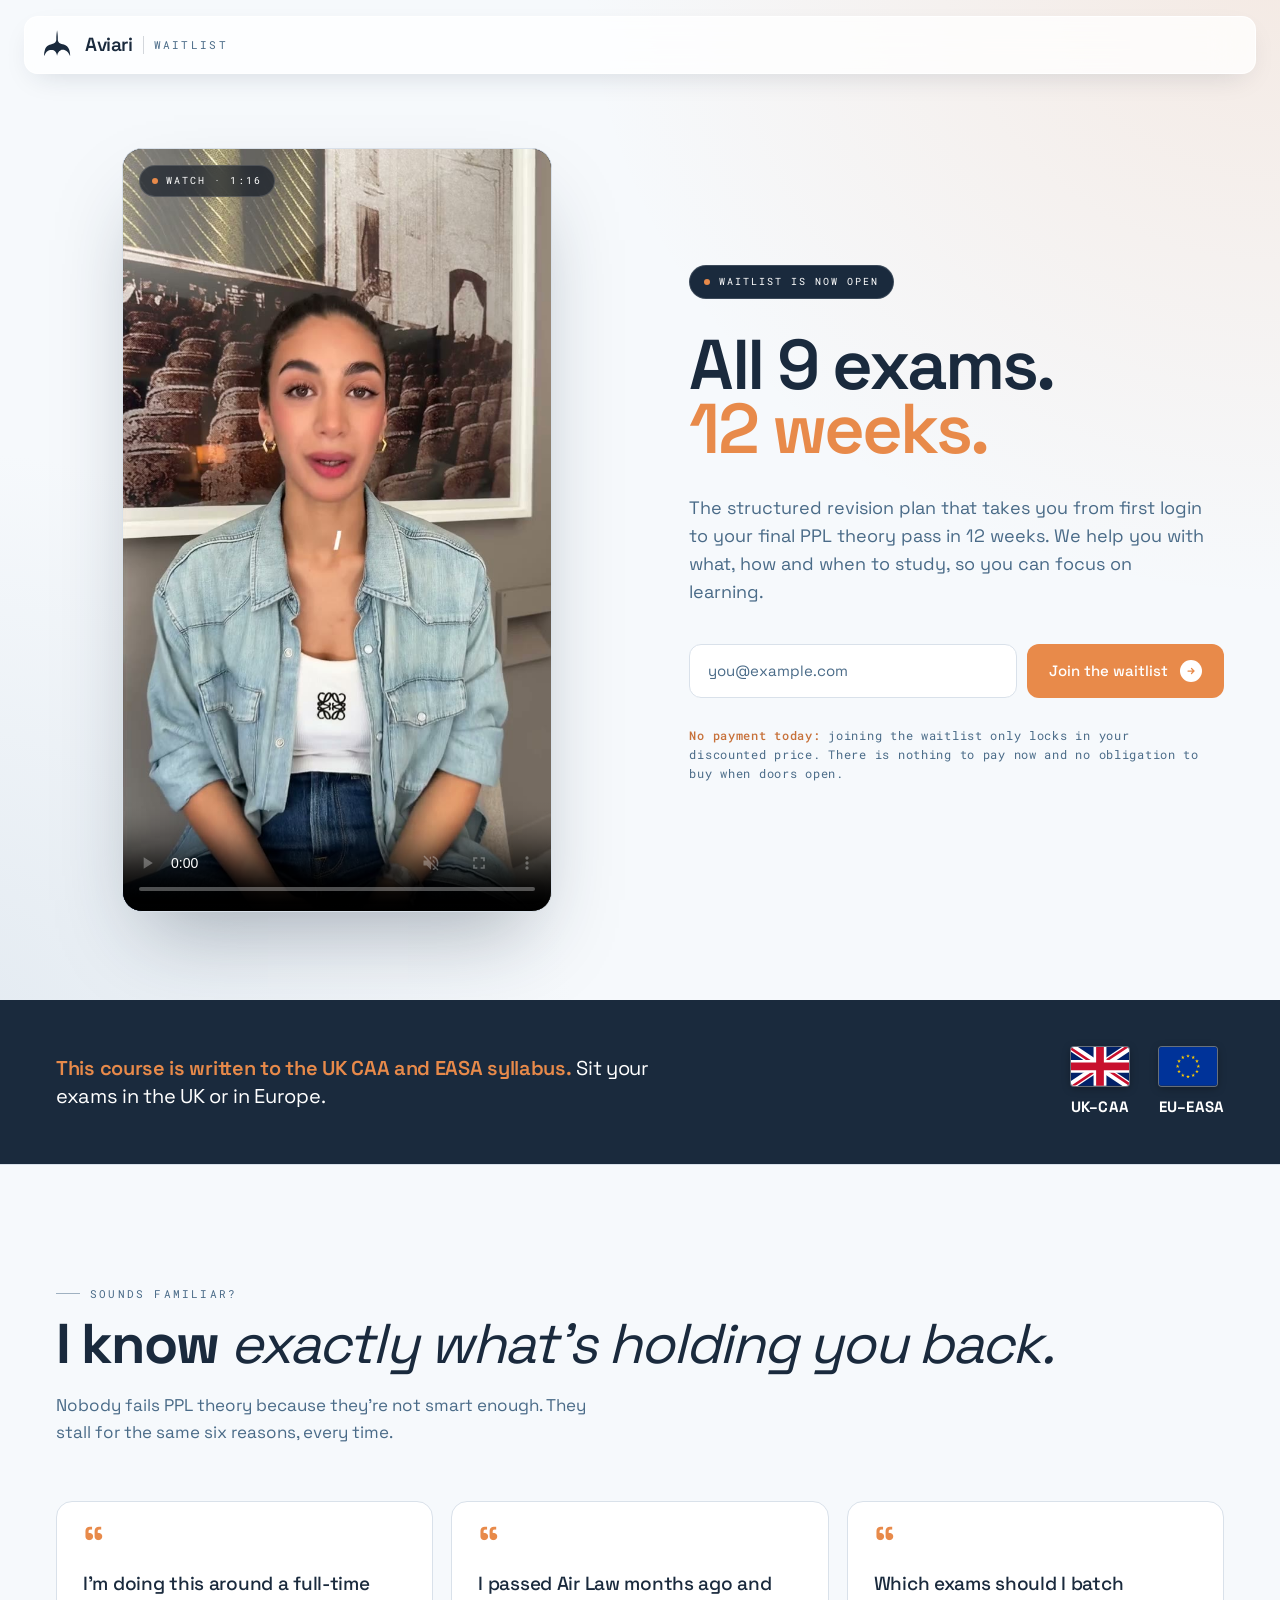
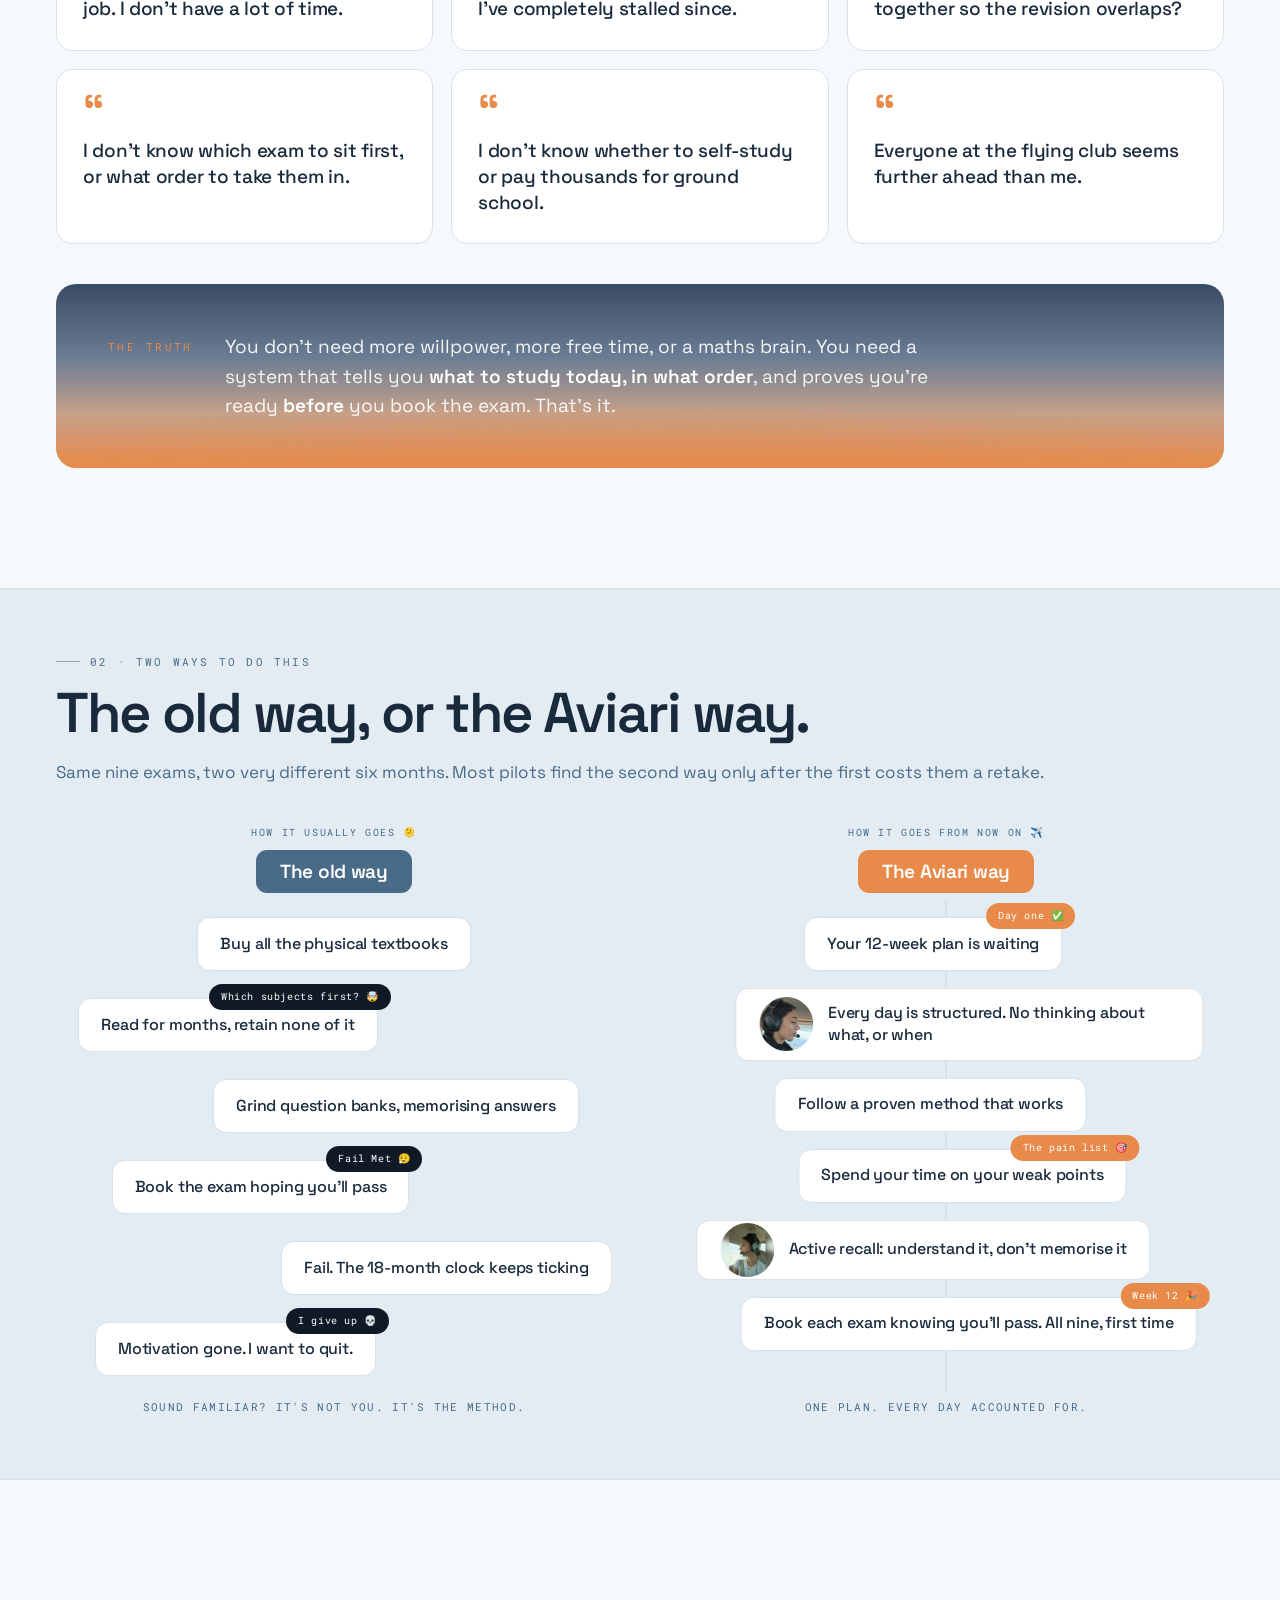
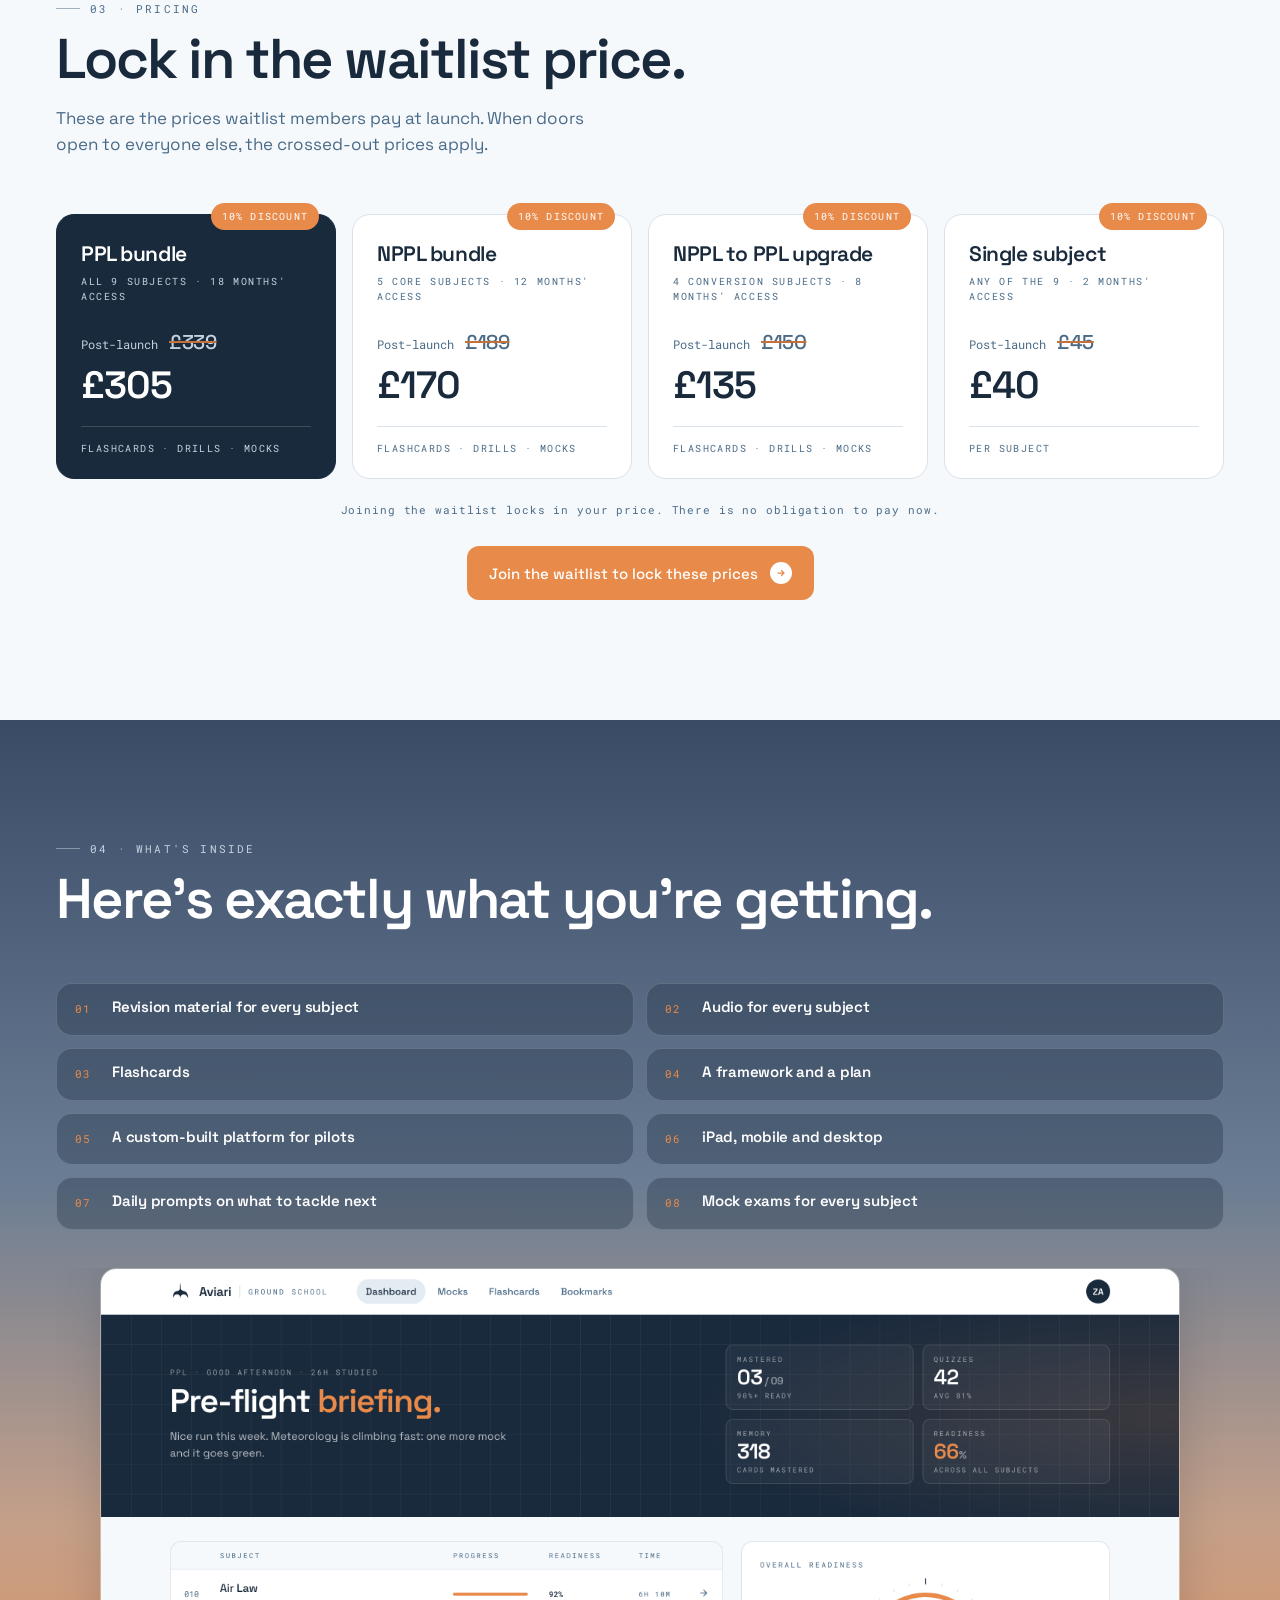
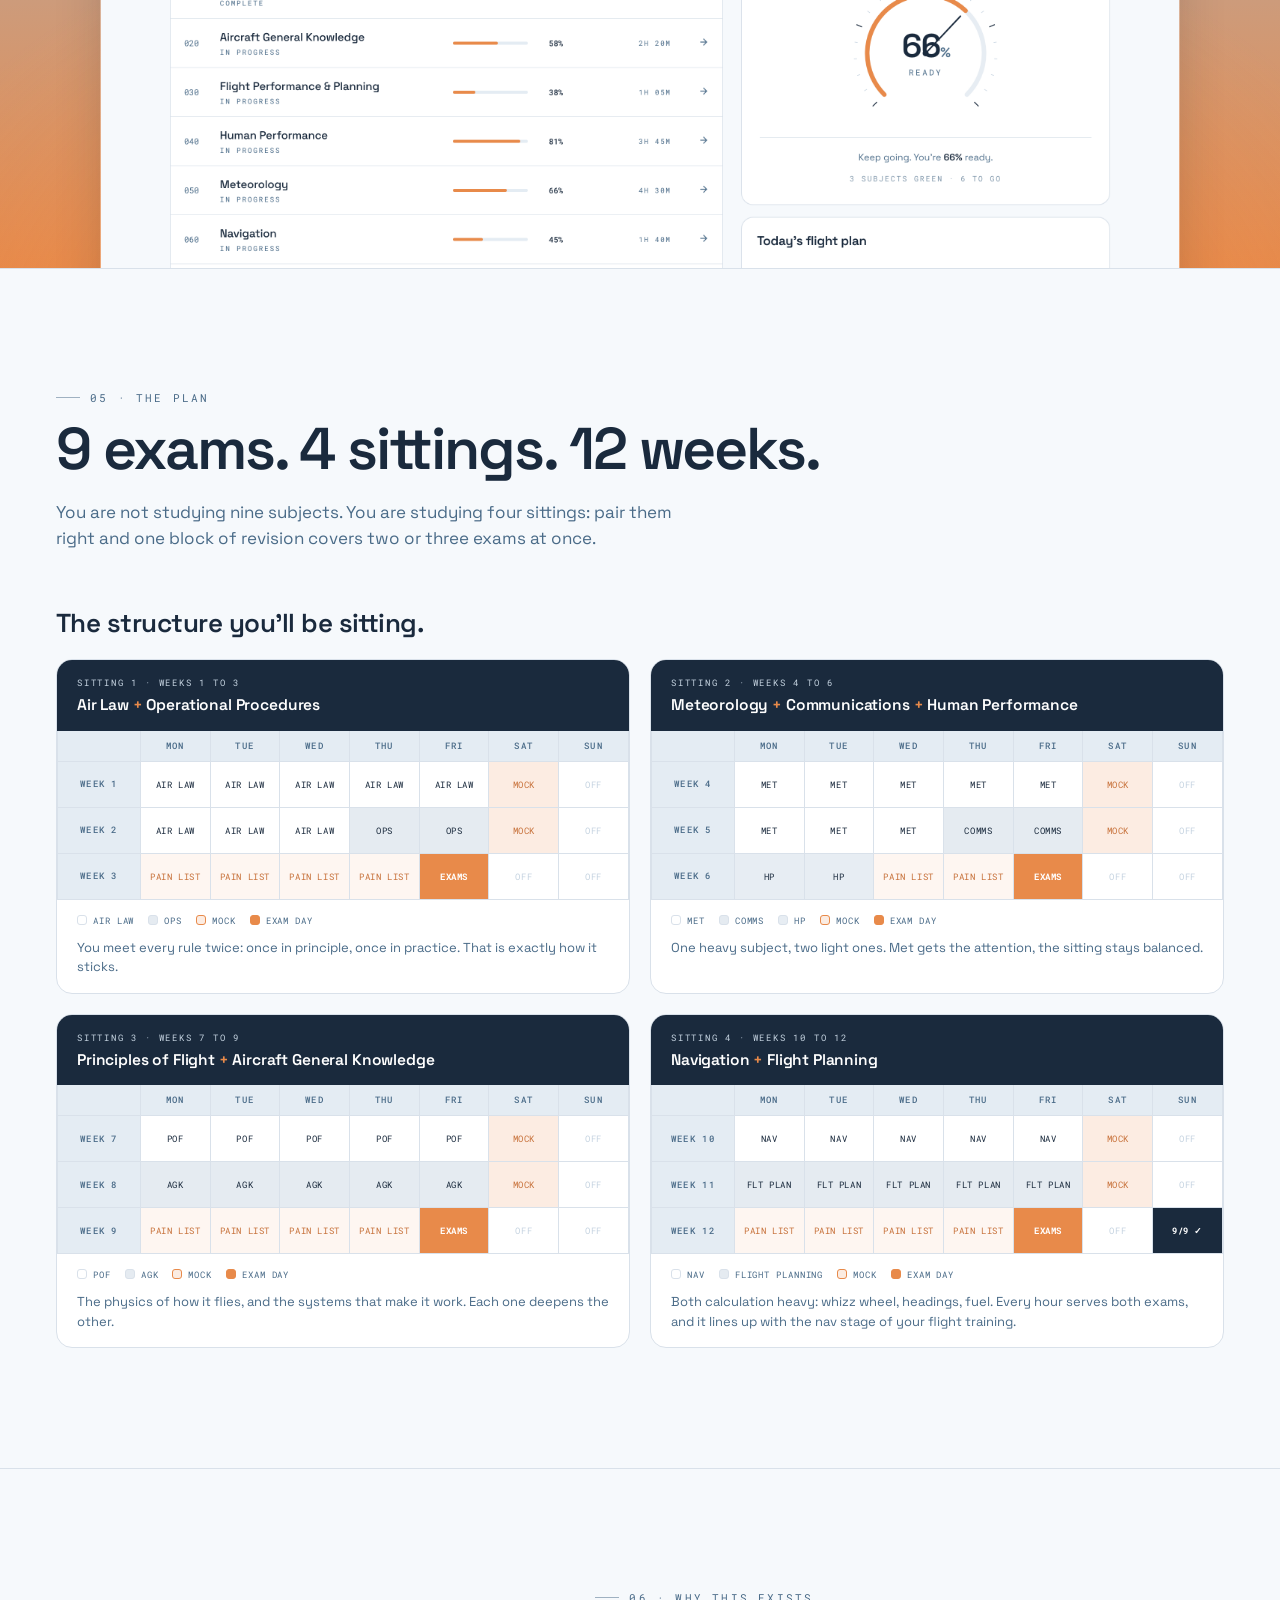
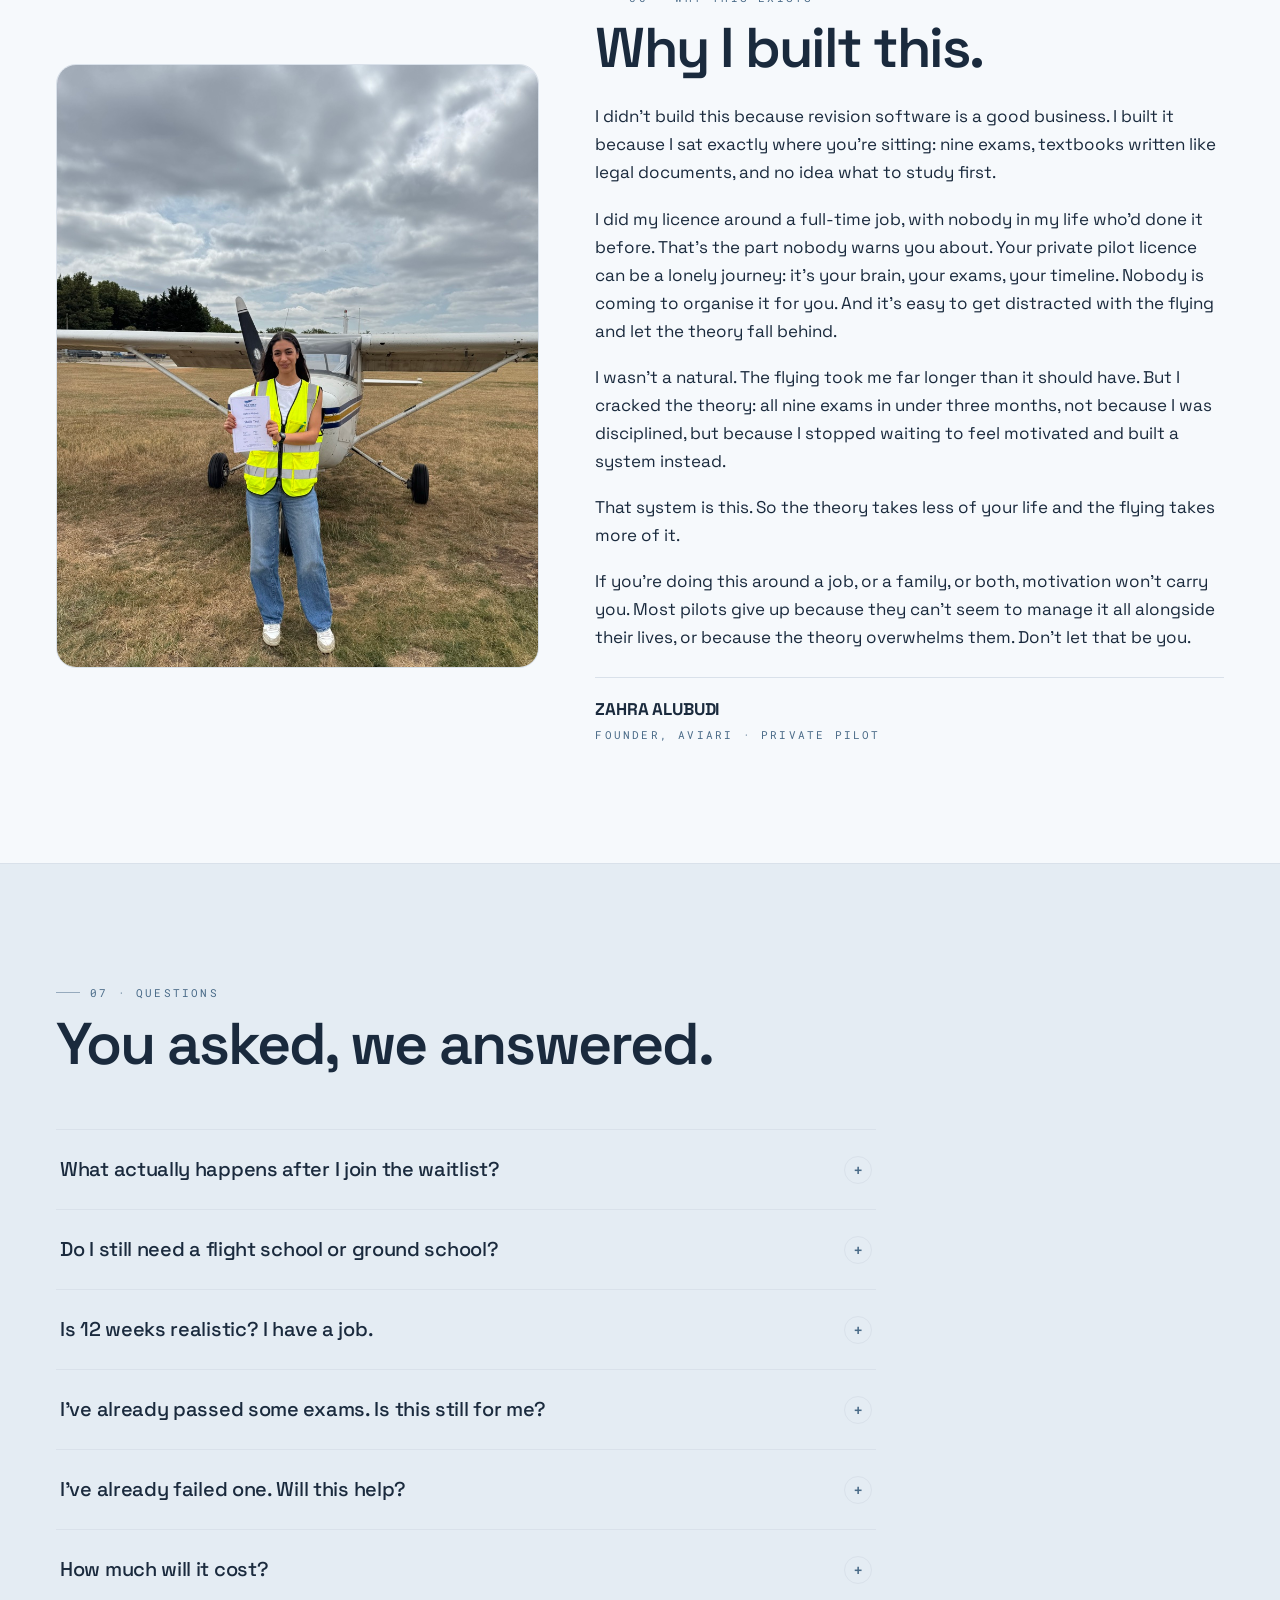
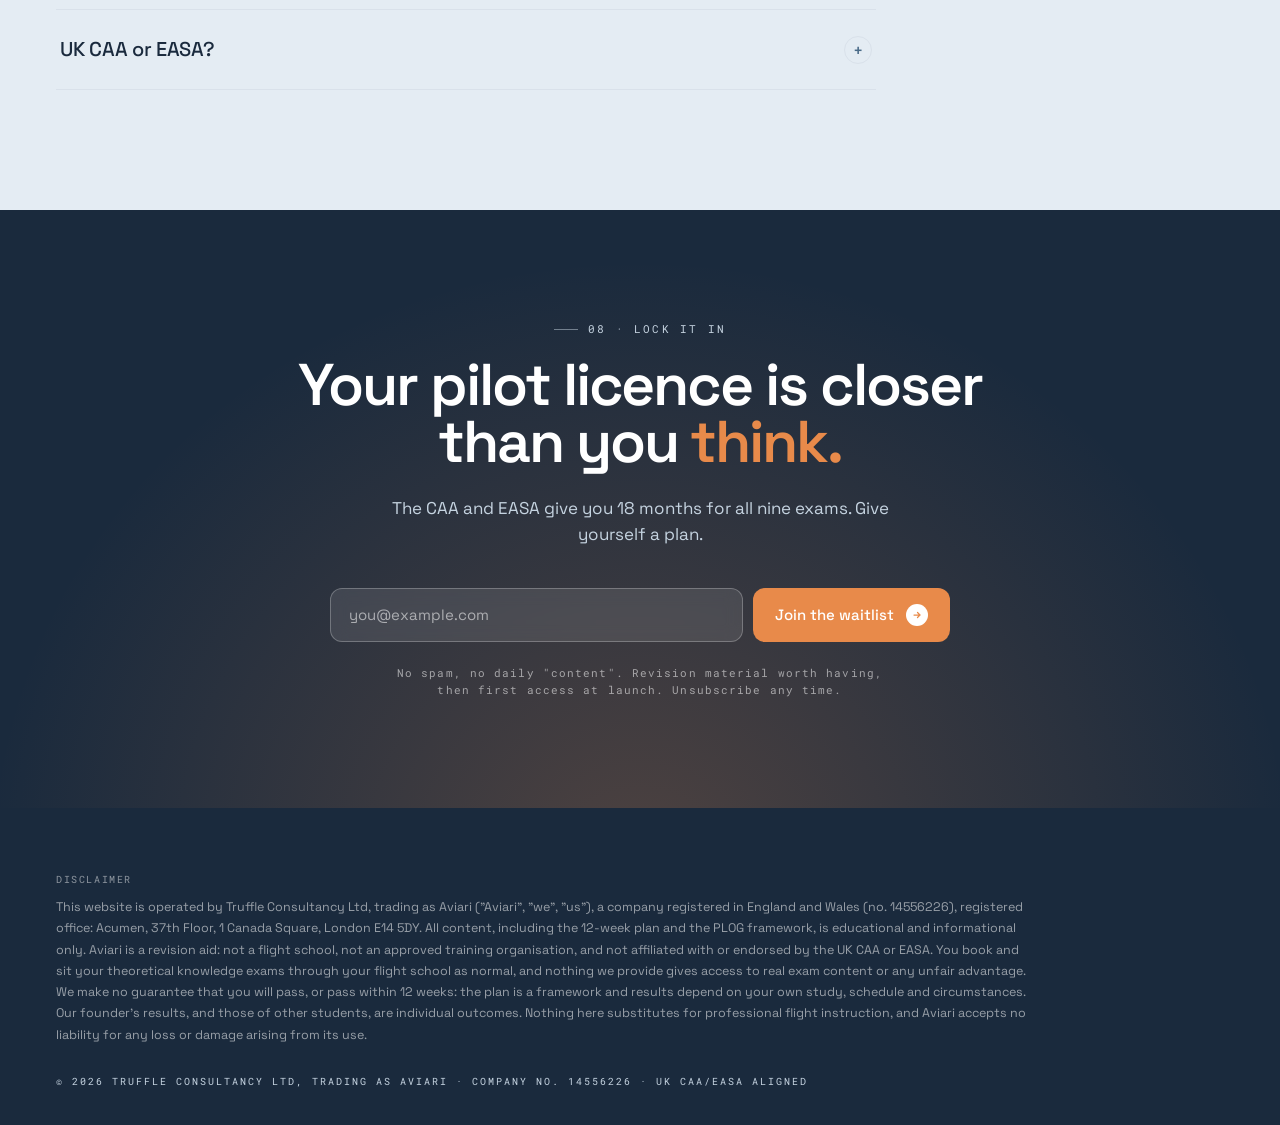
==== waitlist/index.html @ 5d672b02 "Give shared links a real preview image Neither page carried Open Graph tags, so Instagram and Facebo" ====
<!doctype html>
<html lang="en-GB">
<head>
<meta charset="utf-8"/>
<meta name="viewport" content="width=device-width,initial-scale=1"/>
<title>Aviari Waitlist · All 9 exams in 12 weeks</title>
<meta name="description" content="Get your PPL theory done in 12 weeks. A week-by-week plan for all nine UK CAA and EASA exams, with flashcards, audio and mock exams built in."/>

<!-- Link previews. Without these, Instagram/Facebook scrape the page and pick
     an image themselves: they were grabbing the 160x160 avatar out of the chat
     bubble mock-up and upscaling it, which is why shared links looked blurry.
     og:image must be an absolute URL, and 1200x630 is the ratio every network
     crops to. Changing this file is not enough on its own: Facebook and
     Instagram cache the old preview, so re-scrape the URL in the Sharing
     Debugger after deploying. -->
<meta property="og:type" content="website"/>
<meta property="og:site_name" content="Aviari"/>
<meta property="og:url" content="https://aviari.co/waitlist/"/>
<meta property="og:title" content="All 9 PPL exams in 12 weeks | Aviari"/>
<meta property="og:description" content="A week-by-week plan for all nine UK CAA and EASA theory exams, with notes, flashcards, audio and mocks. Join the waitlist to lock in the launch price."/>
<meta property="og:image" content="https://aviari.co/waitlist/og.jpg"/>
<meta property="og:image:secure_url" content="https://aviari.co/waitlist/og.jpg"/>
<meta property="og:image:type" content="image/jpeg"/>
<meta property="og:image:width" content="1200"/>
<meta property="og:image:height" content="630"/>
<meta property="og:image:alt" content="Aviari Ground School. All 9 exams, 12 weeks."/>
<meta property="og:locale" content="en_GB"/>

<meta name="twitter:card" content="summary_large_image"/>
<meta name="twitter:title" content="All 9 PPL exams in 12 weeks | Aviari"/>
<meta name="twitter:description" content="A week-by-week plan for all nine UK CAA and EASA theory exams, with notes, flashcards, audio and mocks."/>
<meta name="twitter:image" content="https://aviari.co/waitlist/og.jpg"/>
<meta name="twitter:image:alt" content="Aviari Ground School. All 9 exams, 12 weeks."/>
<link rel="preconnect" href="https://fonts.googleapis.com"/>
<link rel="preconnect" href="https://fonts.gstatic.com" crossorigin/>
<link href="https://fonts.googleapis.com/css2?family=Space+Grotesk:wght@400;500;600;700&family=Roboto+Mono:wght@400;500;700&display=swap" rel="stylesheet"/>
<!-- Absolute paths: the icons sit at the domain root, these pages do not.
     SVG first (Chrome prefers it), PNG next, .ico last for old browsers.
     The ?v= is what makes Chrome refetch — it caches favicons in a separate
     store that ignores a hard reload. -->
<link rel="icon" href="/favicon.svg?v=2" type="image/svg+xml"/>
<link rel="icon" href="/favicon-32.png?v=2" type="image/png" sizes="32x32"/>
<link rel="icon" href="/favicon.ico?v=2" sizes="any"/>
<link rel="apple-touch-icon" href="/apple-touch-icon.png?v=2"/>
<link rel="stylesheet" href="landing.css"/>
<style>
  /* no sideways scroll, ever */
  html, body { overflow-x: hidden; max-width: 100%; }

  /* ---------------- Hero · video left, signup right · light ---------------- */
  .hero-w {
    position: relative;
    margin: -76px 0 0;
    background: var(--paper);
    overflow: hidden;
    color: var(--ink);
  }
  .hero-w::before {
    content:''; position: absolute; inset: 0;
    background: radial-gradient(ellipse 55% 65% at 100% -5%, rgba(232,138,74,0.14), transparent 100%);
    pointer-events: none;
  }
  .hero-w::after {
    content:''; position: absolute; inset: 0;
    background: radial-gradient(ellipse 50% 60% at -5% 105%, rgba(197,211,224,0.4), transparent 100%);
    pointer-events: none;
  }
  .hero-w .wrap {
    position: relative; z-index: 1;
    padding-top: 150px; padding-bottom: 88px;
    display: grid; grid-template-columns: 1.05fr 1fr;
    gap: 72px; align-items: center;
    min-height: 720px;
  }

  /* left · video */
  .hero-video {
    position: relative;
    border-radius: 20px; overflow: hidden;
    border: 1px solid var(--line);
    background: #0e1622;
    box-shadow: 0 40px 80px -24px rgba(26,42,61,0.35);
    aspect-ratio: 9 / 16;
    max-width: 430px;
    justify-self: center;
    width: 100%;
  }
  .hero-video video {
    width: 100%; height: 100%; object-fit: cover; display: block;
  }
  .hero-video .vtag {
    position: absolute; left: 16px; top: 16px; z-index: 2;
    font-family: var(--f-mono); font-size: 10px; letter-spacing: 0.2em; text-transform: uppercase;
    color: white; background: rgba(14,22,34,0.65);
    -webkit-backdrop-filter: blur(8px); backdrop-filter: blur(8px);
    border: 1px solid rgba(255,255,255,0.15);
    padding: 7px 12px; border-radius: 999px;
    display: inline-flex; align-items: center; gap: 8px;
  }
  .hero-video .vtag i {
    width: 6px; height: 6px; border-radius: 50%; background: var(--flare);
    animation: blink 1.4s infinite; display: inline-block;
  }

  /* right · copy + form · pill matches the video's "Watch" tag */
  .hero-copy .crumb, .crumb-m {
    color: white; background: var(--deep);
    border: 1px solid rgba(255,255,255,0.15);
    padding: 8px 14px; border-radius: 999px;
    font-family: var(--f-mono); font-size: 10px; letter-spacing: 0.2em; text-transform: uppercase;
    display: inline-flex; gap: 9px; align-items: center;
  }
  .hero-copy .crumb i, .crumb-m i {
    width: 6px; height: 6px; border-radius: 50%; background: var(--flare);
    animation: blink 1.4s infinite; display: inline-block;
  }
  .crumb-m { display: none; }
  @keyframes blink { 50% { opacity: 0.3; } }
  .hero-copy h1 {
    font-family: var(--f-display); font-weight: 600;
    font-size: clamp(48px, 5.5vw, 84px);
    line-height: 0.92; letter-spacing: -0.04em;
    margin: 34px 0 0; color: var(--deep);
    text-wrap: balance;
  }
  .hero-copy h1 .accent { color: var(--flare); }
  .hero-copy .sub {
    margin-top: 32px; max-width: 520px;
    font-size: 18px; line-height: 1.55; color: var(--dusty);
  }
  .hero-copy .filter-line {
    margin-top: 28px; max-width: 520px;
    font-family: var(--f-mono); font-size: 12px; letter-spacing: 0.06em;
    line-height: 1.6; color: var(--dusty);
  }
  .hero-copy .filter-line b { color: var(--flare-deep); font-weight: 500; }
  /* light-hero form overrides (base .wl-form styles are for the dark final CTA) */
  .hero-w .wl-form input[type=email], .hero-w .wl-form input[type=text], .hero-w .wl-form select {
    background: white; border-color: var(--line); color: var(--ink);
  }
  .hero-w .wl-form input::placeholder { color: var(--dusty); }
  .hero-w .wl-form input:focus, .hero-w .wl-form select:focus { border-color: var(--flare); background: white; }
  .hero-w .wl-form .ok { color: var(--success); }

  /* signup form */
  .wl-form { display: flex; gap: 10px; margin-top: 38px; max-width: 560px; flex-wrap: wrap; }
  .wl-form input[type=email], .wl-form input[type=text], .wl-form select {
    font-family: var(--f-display); font-size: 15px;
    padding: 15px 18px; border-radius: 12px; border: 1px solid rgba(255,255,255,0.25);
    background: rgba(255,255,255,0.1); color: white; min-width: 0;
    -webkit-backdrop-filter: blur(8px); backdrop-filter: blur(8px);
    outline: none; transition: border-color 180ms var(--ease-drift), background 180ms var(--ease-drift);
  }
  .wl-form input::placeholder { color: rgba(255,255,255,0.55); }
  .wl-form input:focus, .wl-form select:focus { border-color: var(--flare); background: rgba(255,255,255,0.16); }
  .wl-form input[type=email] { flex: 1 1 240px; }
  .wl-form .btn { border: none; cursor: pointer; }
  .wl-form .ok {
    display: none; flex-basis: 100%;
    font-family: var(--f-mono); font-size: 12px; letter-spacing: 0.08em;
    color: #9fd8b4; padding-top: 4px;
  }
  .hero-copy .count-line {
    margin-top: 38px; padding-top: 24px;
    border-top: 1px solid var(--line);
    font-family: var(--f-mono); font-size: 11px; letter-spacing: 0.18em; text-transform: uppercase;
    color: var(--dusty);
  }
  .hero-copy .count-line b {
    font-family: var(--f-display); font-size: 20px; letter-spacing: -0.01em;
    color: var(--flare-deep); font-weight: 600; margin-right: 8px;
  }

  .h2-oneline { white-space: nowrap; font-size: clamp(32px, 4.6vw, 64px); }
  @media (max-width: 700px) {
    .h2-oneline { white-space: normal; font-size: clamp(34px, 9vw, 44px); }
    .faq-oneline { white-space: nowrap !important; font-size: clamp(24px, 8vw, 34px) !important; }
    .nav { display: none; }
    .hero-w .wrap { padding-top: 28px; }
    .hero-video .vtag { display: none; }
    .cta-wl { padding: 76px 0; }
    .cta-wl h2 { font-size: 33px; letter-spacing: -0.03em; line-height: 1.08; }
    .cta-wl h2 br { display: none; }
    .cta-wl p { font-size: 15px; margin-top: 18px; }
  }

  /* ---------------- Clock strip ---------------- */
  .clock {
    background: var(--deep); color: white; padding: 34px 0;
  }
  .clock .row { display: flex; gap: 40px; align-items: center; flex-wrap: wrap; justify-content: space-between; }
  .clock .msg { font-family: var(--f-display); font-size: 20px; letter-spacing: -0.015em; max-width: 620px; line-height: 1.4; }
  .clock .msg b { color: var(--flare); font-weight: 600; }
  .clock .rule {
    font-family: var(--f-mono); font-size: 11px; letter-spacing: 0.2em; text-transform: uppercase;
    color: var(--mist); display: flex; gap: 28px; flex-wrap: wrap;
  }
  .clock .rule b { color: white; font-family: var(--f-display); font-size: 20px; letter-spacing: -0.01em; display: block; margin-top: 4px; }
  .clock .rule { align-items: flex-start; gap: 30px; }
  /* Drawn as SVG, not emoji: Windows renders flag emoji as bare letters. */
  .clock .reg { display: flex; flex-direction: column; gap: 9px; align-items: flex-start; }
  .clock .reg b { font-size: 15px; letter-spacing: 0.01em; margin-top: 0; }
  /* Matched on HEIGHT, not width: the UK flag is 2:1 and the EU 3:2, so equal
     widths would sit their labels on different baselines. */
  .clock .flag {
    width: 58px; height: auto; display: block; border-radius: 3px;
    box-shadow: 0 0 0 1px rgba(255,255,255,0.35), 0 2px 8px rgba(0,0,0,0.35);
  }
  @media (max-width: 700px) {
    .clock .rule { gap: 22px; }
    .clock .flag { width: 48px; }
  }

  /* ---------------- Objections ---------------- */
  .fears { display: grid; grid-template-columns: repeat(3, 1fr); gap: 18px; }
  .fear {
    background: white; border: 1px solid var(--line); border-radius: 16px;
    padding: 28px 26px;
    font-family: var(--f-display); font-size: 19px; font-weight: 500;
    letter-spacing: -0.015em; line-height: 1.35; color: var(--deep);
    position: relative;
  }
  .fear::before {
    content: '“'; display: block;
    font-size: 44px; line-height: 0.6; color: var(--flare);
    margin-bottom: 14px; font-weight: 600;
  }
  .truth {
    margin-top: 40px;
    background:
      radial-gradient(ellipse 90% 65% at 50% 110%, rgba(232,138,74,0.55), transparent 70%),
      linear-gradient(180deg, #3a4b66 0%, #6a7d94 40%, #c5a089 70%, #e88a4a 100%);
    border-radius: 20px;
    padding: 48px 52px; color: white;
    display: grid; grid-template-columns: auto 1fr; gap: 32px; align-items: start;
    position: relative; overflow: hidden;
  }

  .truth .tag { font-family: var(--f-mono); font-size: 11px; letter-spacing: 0.22em; color: var(--flare); text-transform: uppercase; white-space: nowrap; padding-top: 6px; }
  .truth p { margin: 0; font-size: 19px; line-height: 1.55; color: rgba(255,255,255,0.92); max-width: 760px; position: relative; z-index: 1; }
  .truth p b { color: white; font-weight: 600; }

  /* ---------------- 12-week plan ---------------- */
  .plan { background: white; border: 1px solid var(--line); border-radius: 20px; overflow: hidden; }
  .plan .phead {
    display: flex; justify-content: space-between; align-items: center;
    padding: 22px 30px; border-bottom: 1px solid var(--line);
    font-family: var(--f-mono); font-size: 11px; letter-spacing: 0.2em; text-transform: uppercase; color: var(--dusty);
  }
  .plan .phead .o { color: var(--flare-deep); }
  .plan .rows { display: flex; flex-direction: column; }
  .plan .prow {
    display: grid; grid-template-columns: 130px 1fr auto; gap: 24px; align-items: center;
    padding: 20px 30px; border-top: 1px solid var(--line);
  }
  .plan .prow:first-child { border-top: none; }
  .plan .wk { font-family: var(--f-mono); font-size: 11px; letter-spacing: 0.18em; text-transform: uppercase; color: var(--flare-deep); }
  .plan .what { font-family: var(--f-display); font-size: 19px; font-weight: 500; letter-spacing: -0.015em; color: var(--deep); }
  .plan .what span { color: var(--dusty); font-weight: 400; font-size: 15px; display: block; margin-top: 2px; }
  .plan .exams { font-family: var(--f-mono); font-size: 10px; letter-spacing: 0.16em; text-transform: uppercase; color: var(--dusty); display: flex; gap: 8px; flex-wrap: wrap; justify-content: flex-end; }
  .plan .exams i {
    font-style: normal; padding: 6px 10px; border: 1px solid var(--line); border-radius: 999px;
  }
  .plan .exams i.pass { background: rgba(232,138,74,0.1); border-color: var(--flare); color: var(--flare-deep); }

  /* ---------------- Unlocks ---------------- */
  .unlock-head { max-width: 640px; }
  .progress-track {
    margin: 40px 0 28px; height: 8px; border-radius: 4px; background: var(--line);
    position: relative; overflow: visible;
  }
  .progress-track .fill {
    position: absolute; left: 0; top: 0; height: 100%; border-radius: 4px;
    background: linear-gradient(90deg, var(--flare-deep), var(--flare));
    transition: width 600ms var(--ease-settle);
  }
  .unlocks { display: grid; grid-template-columns: repeat(4, 1fr); gap: 16px; }
  .unlock {
    background: white; border: 1px solid var(--line); border-radius: 16px;
    padding: 24px 22px; display: flex; flex-direction: column; gap: 10px; min-height: 190px;
  }
  .unlock .at { font-family: var(--f-mono); font-size: 11px; letter-spacing: 0.2em; text-transform: uppercase; color: var(--flare-deep); display: flex; align-items: center; gap: 10px; }
  .unlock .at::before { content:''; width: 22px; height: 1px; background: var(--flare); }
  .unlock h3 { font-size: 20px; letter-spacing: -0.02em; margin: 0; }
  .unlock p { color: var(--dusty); font-size: 14px; line-height: 1.5; margin: 0; flex: 1; }
  .unlock .st {
    font-family: var(--f-mono); font-size: 10px; letter-spacing: 0.16em; text-transform: uppercase;
    padding-top: 12px; border-top: 1px solid var(--line); color: var(--dusty);
  }
  .unlock.hit { border-color: var(--flare); }
  .unlock.hit .st { color: var(--flare-deep); }
  .unlock-note {
    margin-top: 24px; font-family: var(--f-mono); font-size: 12px; letter-spacing: 0.04em;
    color: var(--dusty); line-height: 1.6;
  }

  /* ---------------- Founder note ---------------- */
  .founder {
    display: grid; grid-template-columns: 1fr 1.3fr; gap: 56px; align-items: center;
  }
  .founder .photo {
    border-radius: 20px; overflow: hidden; border: 1px solid var(--line);
    box-shadow: var(--e4); aspect-ratio: 4/5; background: var(--haze);
  }
  .founder .photo img { width: 100%; height: 100%; object-fit: cover; display: block; }
  .founder .note p { color: var(--deep); font-size: 17px; line-height: 1.65; margin: 0 0 18px; }
  .founder .note p.dim { color: var(--dusty); }
  .founder .sig {
    font-family: var(--f-mono); font-size: 11px; letter-spacing: 0.2em; text-transform: uppercase;
    color: var(--dusty); margin-top: 26px; padding-top: 18px; border-top: 1px solid var(--line);
  }
  .founder .sig b { color: var(--deep); display: block; font-family: var(--f-display); font-size: 17px; letter-spacing: -0.01em; margin-bottom: 3px; }

  /* ---------------- What you're getting · sunset gradient from MPA design system ---------------- */
  .s-dark.s-sunset {
    background:
      radial-gradient(ellipse 90% 65% at 50% 110%, rgba(232,138,74,0.55), transparent 70%),
      linear-gradient(180deg, #3a4b66 0%, #6a7d94 40%, #c5a089 70%, #e88a4a 100%);
    border-top: none;
  }
  .s-dark.s-sunset .get {
    background: rgba(26,42,61,0.32);
    border-color: rgba(255,255,255,0.16);
  }
  .gets { display: grid; grid-template-columns: 1fr 1fr; gap: 18px 20px; }
  .get {
    display: flex; gap: 20px; align-items: flex-start;
    background: rgba(255,255,255,0.04); border: 1px solid rgba(255,255,255,0.1);
    border-radius: 16px; padding: 28px 28px 26px;
  }
  .get .gn { font-family: var(--f-mono); font-size: 12px; letter-spacing: 0.14em; color: var(--flare); padding-top: 5px; flex-shrink: 0; }
  .get .gt {
    font-family: var(--f-display); font-size: 20px; font-weight: 600;
    letter-spacing: -0.015em; line-height: 1.25; color: white; margin: 0 0 9px;
  }
  .get p { margin: 0; color: var(--mist); font-size: 14.5px; line-height: 1.55; }

  /* what's-inside ALT B: blocks then a bottom-cropped image peek */
  .peek-section { padding-bottom: 0 !important; }
  .peek-section .gets { gap: 12px; }
  .peek-section .get { padding: 14px 18px; }
  .peek-section .get .gt { font-size: 15px; margin-bottom: 4px; }
  .peek-section .get p { font-size: 12px; }
  .peek-section .get .gn { font-size: 10.5px; padding-top: 3px; }
  .peek { margin-top: 38px; height: 600px; overflow: hidden; }
  .peek img {
    display: block; width: 100%; max-width: 1080px; margin: 0 auto;
    border-radius: 16px 16px 0 0; border: 1px solid rgba(255,255,255,0.25); border-bottom: none;
    box-shadow: 0 -20px 60px -30px rgba(15,26,38,0.5);
  }

  /* ---------------- Waitlist pricing ---------------- */
  .prices { display: grid; grid-template-columns: repeat(4, 1fr); gap: 16px; }
  .price-card {
    background: white; border: 1px solid var(--line); border-radius: 18px;
    padding: 26px 24px 22px; display: flex; flex-direction: column; gap: 4px;
    position: relative;
  }
  .price-card .off {
    position: absolute; top: -12px; right: 16px;
    font-family: var(--f-mono); font-size: 10px; letter-spacing: 0.12em; text-transform: uppercase;
    background: var(--flare); color: white; padding: 6px 11px; border-radius: 999px;
    box-shadow: var(--e2);
  }
  .price-card h3 { font-size: 21px; letter-spacing: -0.02em; margin: 0; }
  .price-card .who { font-family: var(--f-mono); font-size: 10px; letter-spacing: 0.16em; text-transform: uppercase; color: var(--dusty); margin-top: 4px; }
  .price-card .was {
    margin-top: 18px; font-family: var(--f-mono); font-size: 12px; color: var(--dusty);
  }
  /* The struck-through price is the anchor the waitlist rate is judged
     against, so it has to be readable rather than a footnote. */
  .price-card .was s {
    font-family: var(--f-display); font-size: 20px; font-weight: 500;
    letter-spacing: -0.02em; margin-left: 4px;
    text-decoration-thickness: 1.5px; text-underline-offset: 1px;
  }
  .price-card .was s { text-decoration-color: var(--flare-deep); text-decoration-thickness: 1.5px; }
  .price-card .now { font-family: var(--f-display); font-weight: 600; font-size: 38px; letter-spacing: -0.03em; color: var(--deep); line-height: 1; margin-top: 4px; }
  .price-card .now span { font-size: 16px; color: var(--dusty); font-weight: 500; }
  .price-card .now-l { font-family: var(--f-mono); font-size: 9.5px; letter-spacing: 0.18em; text-transform: uppercase; color: var(--flare-deep); margin-top: 6px; }
  .price-card .meta {
    margin-top: 18px; padding-top: 14px; border-top: 1px solid var(--line);
    font-family: var(--f-mono); font-size: 10px; letter-spacing: 0.14em; text-transform: uppercase; color: var(--dusty);
  }
  .price-card.feat { background: var(--deep); border-color: var(--deep); }
  .price-card.feat h3, .price-card.feat .now { color: white; }
  .price-card.feat .who, .price-card.feat .was, .price-card.feat .meta { color: var(--mist); }
  .price-card.feat .meta { border-top-color: rgba(255,255,255,0.15); }
  .price-card.feat .now span { color: var(--mist); }
  .prices-note {
    margin-top: 22px; text-align: center;
    font-family: var(--f-mono); font-size: 11px; letter-spacing: 0.08em; color: var(--dusty); line-height: 1.7;
  }
  .prices-cta { display: flex; justify-content: center; margin-top: 26px; }

  /* ---------------- FAQ ---------------- */
  .faq-list { max-width: 820px; }
  .faq-list details {
    border-top: 1px solid var(--line); padding: 0;
  }
  .faq-list details:last-child { border-bottom: 1px solid var(--line); }
  .faq-list summary {
    cursor: pointer; list-style: none;
    display: flex; justify-content: space-between; align-items: center; gap: 24px;
    padding: 24px 4px;
    font-family: var(--f-display); font-size: 20px; font-weight: 500; letter-spacing: -0.015em; color: var(--deep);
  }
  .faq-list summary::-webkit-details-marker { display: none; }
  .faq-list summary .x {
    flex-shrink: 0; width: 28px; height: 28px; border-radius: 50%;
    border: 1px solid var(--line); display: grid; place-items: center;
    font-family: var(--f-mono); font-size: 14px; color: var(--dusty);
    transition: transform 200ms var(--ease-snap);
  }
  .faq-list details[open] summary .x { transform: rotate(45deg); border-color: var(--flare); color: var(--flare-deep); }
  .faq-list .a { padding: 0 4px 26px; color: var(--dusty); font-size: 15px; line-height: 1.65; max-width: 700px; }
  .faq-list .a b { color: var(--deep); }

  /* ---------------- Photo placeholder squares ---------------- */
  /* EDIT ME: every .ph is a slot for a real photo of a real person.
     Replace the whole <div class="ph">…</div> with <img src="…"> when you have the shot. */
  .ph {
    background: repeating-linear-gradient(45deg, var(--haze), var(--haze) 14px, #edf2f8 14px, #edf2f8 28px);
    border: 1.5px dashed var(--mist); border-radius: 12px;
    display: grid; place-items: center; text-align: center;
    color: var(--dusty); font-family: var(--f-mono); font-size: 10px;
    letter-spacing: 0.14em; text-transform: uppercase;
    padding: 14px; line-height: 1.8;
  }
  .ph.dark {
    background: repeating-linear-gradient(45deg, rgba(255,255,255,0.05), rgba(255,255,255,0.05) 14px, rgba(255,255,255,0.09) 14px, rgba(255,255,255,0.09) 28px);
    border-color: rgba(255,255,255,0.3); color: rgba(255,255,255,0.6);
  }
  .ava {
    width: 44px; height: 44px; border-radius: 50%; flex-shrink: 0;
    border: 1.5px dashed var(--mist); background: var(--haze);
    display: grid; place-items: center;
    font-family: var(--f-mono); font-size: 8px; letter-spacing: 0.1em;
    color: var(--dusty); text-transform: uppercase;
  }

  /* ---------------- Old way vs the plan ---------------- */
  .ways { display: grid; grid-template-columns: 1fr 1fr; gap: 56px; align-items: stretch; }
  .way { display: flex; flex-direction: column; }
  /* pill row: caption above pill, both centred, fixed structure so columns align */
  .way .pillrow {
    display: flex; flex-direction: column; justify-content: flex-end; align-items: center; gap: 10px;
    height: 68px; margin-bottom: 24px; text-align: center;
  }
  .way .pillcap {
    font-family: var(--f-mono); font-size: 10px; letter-spacing: 0.16em; text-transform: uppercase;
    color: var(--dusty);
  }
  .way .pill {
    display: inline-flex; align-items: center;
    height: 46px; padding: 0 24px; border-radius: 11px;
    font-family: var(--f-display); font-size: 19px; font-weight: 600; letter-spacing: -0.015em;
    color: white; white-space: nowrap;
  }
  .way.old .pill { background: var(--dusty); }
  .way.new .pill { background: var(--flare); }
  .way .bubbles {
    position: relative; display: flex; flex-direction: column; gap: 17px;
    flex: 1;
  }
  /* old column: extra air so the floating tags never kiss the bubble above */
  .way.old .bubbles { gap: 27px; }
  /* the timeline spine that strings the Aviari messages together */
  .way.new .bubbles::before {
    content:''; position: absolute; left: 50%; top: -17px; bottom: -17px; width: 2px;
    background: var(--line); transform: translateX(-50%);
  }
  /* text-message bubbles: width follows the text, like a chat thread */
  .bubble {
    background: white; border: 1px solid var(--line); border-radius: 13px;
    min-height: 54px; padding: 13px 22px; box-shadow: var(--e1);
    font-family: var(--f-display); font-size: 16px; font-weight: 500;
    letter-spacing: -0.01em; line-height: 1.4; color: var(--deep);
    width: fit-content; max-width: 84%; position: relative;
    display: flex; align-items: center; gap: 13px;
  }
  /* old column: scattered, like a mess of half-finished starts */
  .way.old .bubble:nth-child(1) { align-self: center; }
  .way.old .bubble:nth-child(2) { align-self: flex-start; margin-left: 4%; }
  .way.old .bubble:nth-child(3) { align-self: flex-end; margin-right: 6%; }
  .way.old .bubble:nth-child(4) { align-self: flex-start; margin-left: 10%; }
  .way.old .bubble:nth-child(5) { align-self: flex-end; }
  .way.old .bubble:nth-child(6) { align-self: flex-start; margin-left: 7%; }
  /* new column: strung on the spine, drifting like a chat thread */
  .way.new .bubble { align-self: center; z-index: 1; }
  .way.new .bubble:nth-child(odd) { transform: translateX(-5%); }
  .way.new .bubble:nth-child(even) { transform: translateX(5%); }
  .bubble .tag {
    position: absolute; top: -15px; right: -14px;
    background: var(--ink); color: white;
    font-family: var(--f-mono); font-size: 10px; letter-spacing: 0.06em;
    padding: 6px 12px; border-radius: 999px; white-space: nowrap; font-weight: 400;
    box-shadow: var(--e2);
  }
  .bubble .tag.g { background: var(--flare); }
  img.ava { width: 56px; height: 56px; margin: -12px 0; object-fit: cover; border: 1.5px solid white; box-shadow: var(--e2); border-radius: 50%; flex-shrink: 0; }
  .way .cap {
    margin-top: 22px; font-family: var(--f-mono); font-size: 11px; letter-spacing: 0.12em;
    text-transform: uppercase; color: var(--dusty); text-align: center;
  }
  /* ---------------- The 12-week sitting calendar (PLOG) ---------------- */
  .plog-cap {
    margin: 0 0 22px; font-family: var(--f-mono); font-size: 11px; letter-spacing: 0.14em;
    text-transform: uppercase; color: var(--flare-deep);
  }
  .cal-grid { display: grid; grid-template-columns: 1fr 1fr; gap: 20px; }
  .cal {
    background: white; border: 1px solid var(--line); border-radius: 16px;
    overflow: hidden; box-shadow: var(--e2);
  }
  .cal-top { background: var(--deep); color: white; padding: 16px 20px 15px; }
  .cal-top .wkr { font-family: var(--f-mono); font-size: 9px; letter-spacing: 0.2em; text-transform: uppercase; color: var(--mist); }
  .cal-top .m { font-family: var(--f-display); font-size: 15.5px; font-weight: 600; letter-spacing: -0.01em; margin-top: 5px; line-height: 1.35; }
  .cal-top .m span { color: var(--flare); }
  .cal table { width: 100%; border-collapse: collapse; table-layout: fixed; }
  .cal th {
    background: var(--haze); font-family: var(--f-mono); font-weight: 500;
    font-size: 9px; letter-spacing: 0.14em; text-transform: uppercase; color: var(--dusty);
    padding: 8px 0; border: 1px solid var(--line); border-top: none;
  }
  .cal th.wkh { width: 14.5%; }
  .cal td {
    border: 1px solid var(--line); height: 46px; vertical-align: middle;
    padding: 4px 3px; text-align: center;
    font-family: var(--f-mono); font-size: 8.5px; letter-spacing: 0.07em;
    text-transform: uppercase; color: var(--deep); overflow: hidden;
  }
  .cal td.sa { background: var(--info-bg); }
  .cal td.sb { background: rgba(197,211,224,0.45); }
  .cal td.sc { background: #e7edf3; }
  .cal td.grill { background: rgba(232,138,74,0.08); color: var(--flare-deep); }
  .cal td.mock { background: rgba(232,138,74,0.16); color: var(--flare-deep); }
  .cal td.exam { background: var(--flare); color: white; font-weight: 700; }
  .cal td.done { background: var(--deep); color: white; font-weight: 700; }
  .cal td.off { color: var(--mist); }
  .cal-foot { padding: 14px 20px 16px; display: flex; flex-direction: column; gap: 10px; }
  .cal-foot .legend {
    display: flex; gap: 14px; flex-wrap: wrap;
    font-family: var(--f-mono); font-size: 9px; letter-spacing: 0.1em; text-transform: uppercase; color: var(--dusty);
  }
  .legend i {
    width: 10px; height: 10px; border-radius: 3px; display: inline-block;
    margin-right: 6px; vertical-align: -1px; border: 1px solid var(--line);
  }
  .legend .la { background: var(--info-bg); }
  .legend .lb { background: rgba(197,211,224,0.45); }
  .legend .lc { background: #e7edf3; }
  .legend .lm { background: rgba(232,138,74,0.16); border-color: var(--flare); }
  .legend .le { background: var(--flare); border-color: var(--flare); }
  .cal-foot .why { color: var(--dusty); font-size: 13px; line-height: 1.5; margin: 0; }

  /* ---------------- A week on the plan ---------------- */
  .week {
    margin-top: 18px; background: white; border: 1px solid var(--line);
    border-radius: 20px; padding: 26px 30px;
  }
  .week .whead {
    display: flex; justify-content: space-between; align-items: center; flex-wrap: wrap; gap: 12px;
    font-family: var(--f-mono); font-size: 11px; letter-spacing: 0.2em; text-transform: uppercase; color: var(--dusty);
  }
  .week .whead .o { color: var(--flare-deep); }
  .week .days { display: grid; grid-template-columns: repeat(7, 1fr); gap: 10px; margin-top: 20px; }
  .day {
    border: 1px solid var(--line); border-radius: 12px; padding: 12px;
    min-height: 128px; display: flex; flex-direction: column; gap: 8px;
  }
  .day .d { font-family: var(--f-mono); font-size: 10px; letter-spacing: 0.16em; text-transform: uppercase; color: var(--deep); font-weight: 500; }
  .sess {
    border-radius: 8px; padding: 8px 10px;
    font-family: var(--f-mono); font-size: 9px; letter-spacing: 0.1em; text-transform: uppercase; line-height: 1.5;
  }
  .sess.lesson { background: var(--info-bg); color: var(--info); }
  .sess.drill { background: var(--haze); color: var(--dusty); }
  .sess.mock { background: rgba(232,138,74,0.14); color: var(--flare-deep); }
  .sess.live { background: var(--success-bg); color: var(--success); }
  .sess.rest { border: 1px dashed var(--line); color: var(--dusty); background: transparent; }

  /* ---------------- Human cards (dark) ---------------- */
  .s-dark { background: var(--deep); border-top: none; }
  .s-dark h2 { color: white; }
  .s-dark .sec-num { color: var(--mist); }
  .s-dark .sec-num::before { background: var(--mist); }
  .s-dark .lead { color: var(--mist); }
  .hgrid { display: grid; grid-template-columns: 1fr 1fr; gap: 20px; }
  .hcard {
    background: rgba(255,255,255,0.04); border: 1px solid rgba(255,255,255,0.1);
    border-radius: 20px; padding: 24px;
    display: flex; flex-direction: column; gap: 14px;
  }
  .hcard .ph { aspect-ratio: 16 / 10; }
  .hcard h3 { color: white; font-size: 25px; letter-spacing: -0.02em; margin: 8px 0 0; }
  .hcard .hsub { color: var(--mist); font-size: 15px; line-height: 1.5; margin: 0; }
  .hcard ul { list-style: none; margin: 4px 0 0; padding: 0; display: flex; flex-direction: column; gap: 10px; }
  .hcard li { display: flex; gap: 12px; align-items: baseline; color: var(--mist); font-size: 15px; line-height: 1.5; }
  .hcard li::before { content: '✓'; color: var(--flare); font-weight: 700; flex-shrink: 0; }

  /* ---------------- Faces wall ---------------- */
  .faces { display: grid; grid-template-columns: repeat(3, 1fr); gap: 18px; }
  .face {
    background: white; border: 1px solid var(--line); border-radius: 16px;
    padding: 20px; display: flex; flex-direction: column; gap: 14px;
  }
  .face .ph { aspect-ratio: 1 / 1; }
  .face .q {
    font-family: var(--f-display); font-size: 17px; font-weight: 500;
    letter-spacing: -0.01em; line-height: 1.45; color: var(--deep); flex: 1;
  }
  .face .who {
    font-family: var(--f-mono); font-size: 10px; letter-spacing: 0.16em; text-transform: uppercase;
    color: var(--dusty); border-top: 1px solid var(--line); padding-top: 14px;
  }
  .face .who b { display: block; font-family: var(--f-display); font-size: 15px; letter-spacing: -0.01em; color: var(--deep); margin-bottom: 3px; }

  /* ---------------- Final CTA ---------------- */
  .cta-wl {
    background: var(--deep); color: white; text-align: center;
    padding: 110px 0; position: relative; overflow: hidden;
  }
  .cta-wl::before { content:''; position: absolute; inset: -10%; background: radial-gradient(ellipse at 50% 100%, rgba(232,138,74,0.25), transparent 60%); }
  .cta-wl .wrap { position: relative; z-index: 1; }
  .cta-wl .sec-num { color: var(--mist); justify-content: center; }
  .cta-wl .sec-num::before { background: var(--mist); }
  .cta-wl h2 { color: white; font-size: clamp(38px, 4.6vw, 64px); letter-spacing: -0.035em; line-height: 0.98; margin: 18px 0 0; }
  .cta-wl h2 .accent { color: var(--flare); }
  .cta-wl p { max-width: 520px; margin: 24px auto 0; color: var(--mist); font-size: 17px; line-height: 1.55; }
  .cta-wl .wl-form { margin: 40px auto 0; max-width: 620px; justify-content: center; }
  .cta-wl .wl-form input[type=text] { flex: 0 1 170px; }
  .cta-wl .wl-form select { flex: 0 1 220px; appearance: none; }
  .cta-wl .wl-form select option { color: var(--deep); }
  .cta-wl .small {
    margin-top: 22px; font-family: var(--f-mono); font-size: 11px; letter-spacing: 0.1em;
    color: rgba(255,255,255,0.55);
  }

  .cta-wl .count-line {
    margin: 28px auto 0; padding-top: 22px; max-width: 620px;
    border-top: 1px solid rgba(255,255,255,0.15);
    font-family: var(--f-mono); font-size: 11px; letter-spacing: 0.18em; text-transform: uppercase;
    color: rgba(255,255,255,0.6); text-align: center; position: relative;
  }
  .cta-wl .count-line b {
    font-family: var(--f-display); font-size: 20px; letter-spacing: -0.01em;
    color: var(--flare); font-weight: 600; margin-right: 8px;
  }

  .sec-num { display: flex; align-items: center; gap: 10px; }

  @media (max-width: 980px) {
    .fears { grid-template-columns: 1fr 1fr; }
    .gets { grid-template-columns: 1fr; }
    .prices { grid-template-columns: 1fr 1fr; }
    .peek { height: 320px; }

    .unlocks { grid-template-columns: 1fr 1fr; }
    .ways { grid-template-columns: 1fr; gap: 64px; }
    .hgrid { grid-template-columns: 1fr; }
    .faces { grid-template-columns: 1fr 1fr; }
    .week .days { grid-template-columns: repeat(4, 1fr); }
    .founder { grid-template-columns: 1fr; gap: 0; }
    .founder .note { display: contents; }
    .founder .photo { order: 5; max-width: 420px; margin: 10px 0 26px; }
    .founder .sig { order: 6; }
    .truth { grid-template-columns: 1fr; padding: 36px 30px; }
    .cal-grid { grid-template-columns: 1fr; }
    /* mobile hero: pill, headline, video, smaller subtext, form */
    .hero-w .wrap { grid-template-columns: 1fr; gap: 24px; min-height: 0; padding-top: 110px; }
    .hero-copy { display: contents; }
    .hero-copy .crumb { display: none; }
    .crumb-m { display: inline-flex; order: 1; justify-self: center; }
    .hero-copy h1 { order: 2; margin: 0; text-align: center; }
    .hero-video { order: 3; aspect-ratio: 9 / 16; max-width: 340px; width: 100%; margin: 4px auto 0; justify-self: center; }
    .hero-copy .sub { order: 4; margin: 2px 0 0; font-size: 16px; }
    .hero-copy .filter-line { order: 5; margin: 0; }
    .hero-copy .wl-form { order: 6; margin: 0; }
    .hero-copy .count-line { order: 7; margin: 0; padding-top: 18px; }
    .plan .prow { grid-template-columns: 1fr; gap: 10px; }
    .plan .exams { justify-content: flex-start; }
  }
  @media (max-width: 600px) {
    .fears { grid-template-columns: 1fr; }
    .unlocks { grid-template-columns: 1fr; }
    .faces { grid-template-columns: 1fr; }
    .prices { grid-template-columns: 1fr; }
    .week .days { grid-template-columns: 1fr 1fr; }
    .cal td { height: 40px; padding: 3px 2px; font-size: 7px; }
    .bubble { max-width: 100%; }
    .way.new .bubble { transform: none !important; }
    /* stacked signup form, like the reference: full-width fields, button, recap */
    .wl-form { gap: 12px; }
    .wl-form input[type=email], .wl-form input[type=text], .wl-form select,
    .wl-form .btn { flex: 1 1 100%; width: 100%; justify-content: center; }
    .hero-copy .count-line, .cta-wl .count-line { text-align: center; }
  }
</style>
</head>
<body>

<!-- Slim nav · logo only, no site links. This page is deliberately a dead end -->
<div class="nav">
  <div class="nav-inner">
    <a href="#" class="nav-brand">
      <span class="nav-mark" aria-hidden="true">
        <svg viewBox="0 0 414 410" width="36" height="36" fill="currentColor" aria-label="Aviari">
          <path d="M207.535 38.9175C208.463 39.7732 209.266 46.444 209.569 48.0867C212.259 61.7795 213.571 75.5782 214.853 89.4327C216.221 104.228 216.942 118.601 216.672 133.472C216.519 141.852 216.263 149.591 218.584 157.727C223.945 176.516 241.279 187.269 258.925 192.773C267.965 195.641 276.975 196.637 285.935 199.656C298.815 203.88 311.842 209.585 322.267 218.501C347.567 241.469 355.37 280.85 357.64 313.522C358.048 319.395 357.438 325.41 357.82 331.407C356.353 329.43 351.57 320.127 350.015 317.287C337.64 294.685 324.885 274.202 299.253 265.237C282.93 259.595 261.673 259.13 246.069 266.908C225.495 277.16 213.693 299.355 209.52 321.147C209.051 323.597 208.725 327.03 207.876 329.295C207.722 329.132 207.568 328.97 207.415 328.807C204.338 304.052 192.297 278.135 168.945 266.647C153.231 258.915 131.99 259.883 115.712 265.48C93.9575 272.96 79.759 291.282 69.2673 310.87C65.4988 317.905 61.4675 324.527 58.021 331.785C57.6325 327.825 57.7918 323.035 57.9335 319.03C58.6638 298.412 61.7378 275.225 69.2315 255.96C78.2088 232.883 88.1363 218.581 110.283 207.405C118.234 203.462 126.557 200.313 135.128 198.007C140.151 196.648 145.264 195.768 150.299 194.527C156.314 193.046 162.181 191.014 167.823 188.456C174.54 185.423 180.66 181.211 185.893 176.021C199.045 162.747 199.109 150.42 199.05 133.217C199.024 125.694 199.103 118.17 199.287 110.649C199.424 106.613 199.811 102.581 200.074 98.552C200.861 85.0895 202.276 71.6712 204.316 58.341L206.113 46.5802C206.406 44.6257 206.823 40.6117 207.535 38.9175Z"/>
        </svg>
      </span>
      <span class="nav-word">Aviari</span>
      <span class="nav-div" aria-hidden="true"></span>
      <span class="nav-tag">Waitlist</span>
    </a>
  </div>
</div>

<!-- Hero · video left, signup right -->
<section class="hero-w">
  <div class="wrap">

    <div class="crumb crumb-m"><i></i>Waitlist is now open</div>

    <!-- EDIT ME: drop your video file into the site folder (e.g. videos/hero.mp4)
         and update the <source> below. The poster image shows until it loads. -->
    <div class="hero-video">
      <span class="vtag"><i></i>Watch · 1:16</span>
      <video controls autoplay muted playsinline preload="metadata" poster="videos/hero-poster.jpg">
        <source src="videos/hero.mp4" type="video/mp4"/>
      </video>
    </div>

    <div class="hero-copy">
      <div class="crumb"><i></i>Waitlist is now open</div>
      <h1>
        All 9 exams.<br/>
        <span class="accent">12 weeks.</span>
      </h1>
      <p class="sub">The structured revision plan that takes you from first login to your final PPL theory pass in 12 weeks. We help you with what, how and when to study, so you can focus on learning.</p>

      <form class="wl-form" data-wl>
        <input type="text" name="website" tabindex="-1" autocomplete="off" style="position:absolute;left:-9999px;" aria-hidden="true"/>
      <input type="email" name="email" placeholder="you@example.com" required aria-label="Email address"/>
        <button type="submit" class="btn btn-flare btn-lg">
          Join the waitlist
          <span class="arr"><svg width="10" height="10" viewBox="0 0 20 20" fill="none" stroke="var(--flare)" stroke-width="2.5" stroke-linecap="round"><path d="M4 10h12M11 5l5 5-5 5"/></svg></span>
        </button>
        <span class="ok">✓ You're on the list. Keep an eye on your inbox.</span>
      </form>

      <p class="filter-line"><b>No payment today:</b> joining the waitlist only locks in your discounted price. There is nothing to pay now and no obligation to buy when doors open.</p>

      <p class="count-line"><b data-count>–</b><span>pilots already on the list</span></p>
    </div>

  </div>
</section>

<!-- Regulator compatibility: the single job of this band is to make the
     UK CAA / EASA coverage unmissable. -->
<section class="clock">
  <div class="wrap">
    <div class="row">
      <p class="msg"><b>This course is written to the UK CAA and EASA syllabus.</b> Sit your exams in the UK or in Europe.</p>
      <div class="rule">
        <span class="reg"><svg class="flag" viewBox="0 0 60 40" preserveAspectRatio="xMidYMid meet" aria-label="United Kingdom" role="img"><clipPath id="ukd"><path d="M30,20 h30 v20 z v20 h-30 z h-30 v-20 z v-20 h30 z"/></clipPath><rect width="60" height="40" fill="#012169"/><path d="M0,0 L60,40 M60,0 L0,40" stroke="#fff" stroke-width="8"/><path d="M0,0 L60,40 M60,0 L0,40" clip-path="url(#ukd)" stroke="#C8102E" stroke-width="5.33"/><path d="M30,0 v40 M0,20 h60" stroke="#fff" stroke-width="13.33"/><path d="M30,0 v40 M0,20 h60" stroke="#C8102E" stroke-width="8"/></svg><b>UK–CAA</b></span>
        <span class="reg"><svg class="flag" viewBox="0 0 60 40" preserveAspectRatio="xMidYMid meet" aria-label="European Union" role="img"><rect width="60" height="40" fill="#003399"/><path fill="#FFCC00" d="M30.00,7.25L30.46,8.67L31.95,8.67L30.74,9.54L31.20,10.96L30.00,10.08L28.80,10.96L29.26,9.54L28.05,8.67L29.54,8.67Z M35.35,8.68L35.81,10.10L37.30,10.10L36.09,10.98L36.55,12.39L35.35,11.52L34.15,12.39L34.61,10.98L33.40,10.10L34.89,10.10Z M39.27,12.60L39.73,14.02L41.22,14.02L40.01,14.89L40.47,16.31L39.27,15.43L38.06,16.31L38.52,14.89L37.32,14.02L38.81,14.02Z M40.70,17.95L41.16,19.37L42.65,19.37L41.44,20.24L41.90,21.66L40.70,20.78L39.50,21.66L39.96,20.24L38.75,19.37L40.24,19.37Z M39.27,23.30L39.73,24.72L41.22,24.72L40.01,25.59L40.47,27.01L39.27,26.13L38.06,27.01L38.52,25.59L37.32,24.72L38.81,24.72Z M35.35,27.22L35.81,28.63L37.30,28.63L36.09,29.51L36.55,30.92L35.35,30.05L34.15,30.92L34.61,29.51L33.40,28.63L34.89,28.63Z M30.00,28.65L30.46,30.07L31.95,30.07L30.74,30.94L31.20,32.36L30.00,31.48L28.80,32.36L29.26,30.94L28.05,30.07L29.54,30.07Z M24.65,27.22L25.11,28.63L26.60,28.63L25.39,29.51L25.85,30.92L24.65,30.05L23.45,30.92L23.91,29.51L22.70,28.63L24.19,28.63Z M20.73,23.30L21.19,24.72L22.68,24.72L21.48,25.59L21.94,27.01L20.73,26.13L19.53,27.01L19.99,25.59L18.78,24.72L20.27,24.72Z M19.30,17.95L19.76,19.37L21.25,19.37L20.04,20.24L20.50,21.66L19.30,20.78L18.10,21.66L18.56,20.24L17.35,19.37L18.84,19.37Z M20.73,12.60L21.19,14.02L22.68,14.02L21.48,14.89L21.94,16.31L20.73,15.43L19.53,16.31L19.99,14.89L18.78,14.02L20.27,14.02Z M24.65,8.68L25.11,10.10L26.60,10.10L25.39,10.98L25.85,12.39L24.65,11.52L23.45,12.39L23.91,10.98L22.70,10.10L24.19,10.10Z"/></svg><b>EU–EASA</b></span>
      </div>
    </div>
  </div>
</section>

<!-- Objections -->
<section class="s">
  <div class="wrap">
    <div class="s-head" style="grid-template-columns: 1fr; align-items: start;">
      <div>
        <div class="sec-num">Sounds familiar?</div>
        <h2><b style="font-weight: 700;">I know</b> <span style="font-weight: 400; font-style: italic;">exactly what's holding you back.</span></h2>
        <p class="lead" style="margin-top: 20px;">Nobody fails PPL theory because they're not smart enough. They stall for the same six reasons, every time.</p>
      </div>
    </div>

    <div class="fears">
      <div class="fear">I'm doing this around a full-time job. I don't have a lot of time.</div>
      <div class="fear">I passed Air Law months ago and I've completely stalled since.</div>
      <div class="fear">Which exams should I batch together so the revision overlaps?</div>
      <div class="fear">I don't know which exam to sit first, or what order to take them in.</div>
      <div class="fear">I don't know whether to self-study or pay thousands for ground school.</div>
      <div class="fear">Everyone at the flying club seems further ahead than me.</div>
    </div>

    <div class="truth">
      <span class="tag">The truth</span>
      <p>You don't need more willpower, more free time, or a maths brain. You need a system that tells you <b>what to study today, in what order</b>, and proves you're ready <b>before</b> you book the exam. That's it.</p>
    </div>
  </div>
</section>

<!-- Old way vs the plan -->
<section class="s" style="background: var(--haze); padding: 64px 0;">
  <div class="wrap">
    <div class="s-head" style="grid-template-columns: 1fr; margin-bottom: 40px;">
      <div>
        <div class="sec-num">02 · Two ways to do this</div>
        <h2>The old way, or the Aviari way.</h2>
        <p class="lead" style="margin-top: 18px; max-width: none;">Same nine exams, two very different six months. Most pilots find the second way only after the first costs them a retake.</p>
      </div>
    </div>

    <div class="ways">
      <div class="way old">
        <div class="pillrow"><span class="pillcap">How it usually goes 🫠</span><span class="pill">The old way</span></div>
        <div class="bubbles">
          <div class="bubble">Buy all the physical textbooks</div>
          <div class="bubble">Read for months, retain none of it<span class="tag">Which subjects first? 🤯</span></div>
          <div class="bubble">Grind question banks, memorising answers</div>
          <div class="bubble">Book the exam hoping you'll pass<span class="tag">Fail Met 😮‍💨</span></div>
          <div class="bubble">Fail. The 18-month clock keeps ticking</div>
          <div class="bubble">Motivation gone. I want to quit.<span class="tag">I give up 💀</span></div>
        </div>
        <div class="cap">Sound familiar? It's not you. It's the method.</div>
      </div>

      <div class="way new">
        <div class="pillrow"><span class="pillcap">How it goes from now on ✈️</span><span class="pill">The Aviari way</span></div>
        <div class="bubbles">
          <div class="bubble">Your 12-week plan is waiting<span class="tag g">Day one ✅</span></div>
          <div class="bubble"><img class="ava" src="photos/ava-flying-1.jpg" alt="Zahra flying"/>Every day is structured. No thinking about what, or when</div>
          <div class="bubble">Follow a proven method that works</div>
          <div class="bubble">Spend your time on your weak points<span class="tag g">The pain list 🎯</span></div>
          <div class="bubble"><img class="ava" src="photos/ava-pilot.jpg" alt="Zahra in the cockpit"/>Active recall: understand it, don't memorise it</div>
          <div class="bubble">Book each exam knowing you'll pass. All nine, first time<span class="tag g">Week 12 🎉</span></div>
        </div>
        <div class="cap">One plan. Every day accounted for.</div>
      </div>
    </div>
  </div>
</section>

<!-- Waitlist pricing -->
<section class="s">
  <div class="wrap">
    <div class="s-head" style="grid-template-columns: 1fr;">
      <div>
        <div class="sec-num">03 · Pricing</div>
        <h2>Lock in the waitlist price.</h2>
        <p class="lead" style="margin-top: 18px;">These are the prices waitlist members pay at launch. When doors open to everyone else, the crossed-out prices apply.</p>
      </div>
    </div>

    <div class="prices">
      <div class="price-card feat">
        <span class="off">10% discount</span>
        <h3>PPL bundle</h3>
        <div class="who">All 9 subjects · 18 months' access</div>
        <div class="was">Post-launch <s>£339</s></div>
        <div class="now">£305</div>
        <div class="meta">Flashcards · drills · mocks</div>
      </div>
      <div class="price-card">
        <span class="off">10% discount</span>
        <h3>NPPL bundle</h3>
        <div class="who">5 core subjects · 12 months' access</div>
        <div class="was">Post-launch <s>£189</s></div>
        <div class="now">£170</div>
        <div class="meta">Flashcards · drills · mocks</div>
      </div>
      <div class="price-card">
        <span class="off">10% discount</span>
        <h3>NPPL to PPL upgrade</h3>
        <div class="who">4 conversion subjects · 8 months' access</div>
        <div class="was">Post-launch <s>£150</s></div>
        <div class="now">£135</div>
        <div class="meta">Flashcards · drills · mocks</div>
      </div>
      <div class="price-card">
        <span class="off">10% discount</span>
        <h3>Single subject</h3>
        <div class="who">Any of the 9 · 2 months' access</div>
        <div class="was">Post-launch <s>£45</s></div>
        <div class="now">£40</div>
        <div class="meta">Per subject</div>
      </div>
    </div>

    <p class="prices-note">Joining the waitlist locks in your price. There is no obligation to pay now.</p>
    <div class="prices-cta">
      <a href="#join" class="btn btn-flare btn-lg">Join the waitlist to lock these prices
        <span class="arr"><svg width="10" height="10" viewBox="0 0 20 20" fill="none" stroke="var(--flare)" stroke-width="2.5" stroke-linecap="round"><path d="M4 10h12M11 5l5 5-5 5"/></svg></span>
      </a>
    </div>
  </div>
</section>

<!-- What's inside: blocks, then a bottom-cropped dashboard peek -->
<section class="s s-dark s-sunset peek-section">
  <div class="wrap">
    <div class="s-head" style="grid-template-columns: 1fr;">
      <div>
        <div class="sec-num">04 · What's inside</div>
        <h2>Here's exactly what you're getting.</h2>
      </div>
    </div>
    <div class="gets">
      <div class="get"><span class="gn">01</span><div><h3 class="gt">Revision material for every subject</h3></div></div>
      <div class="get"><span class="gn">02</span><div><h3 class="gt">Audio for every subject</h3></div></div>
      <div class="get"><span class="gn">03</span><div><h3 class="gt">Flashcards</h3></div></div>
      <div class="get"><span class="gn">04</span><div><h3 class="gt">A framework and a plan</h3></div></div>
      <div class="get"><span class="gn">05</span><div><h3 class="gt">A custom-built platform for pilots</h3></div></div>
      <div class="get"><span class="gn">06</span><div><h3 class="gt">iPad, mobile and desktop</h3></div></div>
      <div class="get"><span class="gn">07</span><div><h3 class="gt">Daily prompts on what to tackle next</h3></div></div>
      <div class="get"><span class="gn">08</span><div><h3 class="gt">Mock exams for every subject</h3></div></div>
    </div>
    <div class="peek">
      <img src="photos/dashboard.png" alt="The Aviari Ground School dashboard" loading="lazy"/>
    </div>
  </div>
</section>

<!-- The 12-week plan -->
<section class="s">
  <div class="wrap">
    <div class="s-head">
      <div>
        <div class="sec-num">05 · The plan</div>
        <h2 class="h2-oneline">9 exams. 4 sittings. 12 weeks.</h2>
        <p class="lead" style="margin-top: 20px; max-width: 620px;">You are not studying nine subjects. You are studying four sittings: pair them right and one block of revision covers two or three exams at once.</p>
      </div>
    </div>

    <h3 style="font-size: 26px; letter-spacing: -0.02em; margin: 0 0 20px;">The structure you'll be sitting.</h3>

    <div class="cal-grid">

      <div class="cal">
        <div class="cal-top">
          <div class="wkr">Sitting 1 · Weeks 1 to 3</div>
          <div class="m">Air Law <span>+</span> Operational Procedures</div>
        </div>
        <table>
          <thead><tr><th class="wkh"></th><th>Mon</th><th>Tue</th><th>Wed</th><th>Thu</th><th>Fri</th><th>Sat</th><th>Sun</th></tr></thead>
          <tbody>
            <tr><th class="wkh">Week 1</th><td class="sa">Air Law</td><td class="sa">Air Law</td><td class="sa">Air Law</td><td class="sa">Air Law</td><td class="sa">Air Law</td><td class="mock">Mock</td><td class="off">Off</td></tr>
            <tr><th class="wkh">Week 2</th><td class="sa">Air Law</td><td class="sa">Air Law</td><td class="sa">Air Law</td><td class="sb">Ops</td><td class="sb">Ops</td><td class="mock">Mock</td><td class="off">Off</td></tr>
            <tr><th class="wkh">Week 3</th><td class="grill">Pain list</td><td class="grill">Pain list</td><td class="grill">Pain list</td><td class="grill">Pain list</td><td class="exam">Exams</td><td class="off">Off</td><td class="off">Off</td></tr>
          </tbody>
        </table>
        <div class="cal-foot">
          <div class="legend">
            <span><i class="la"></i>Air Law</span>
            <span><i class="lb"></i>Ops</span>
            <span><i class="lm"></i>Mock</span>
            <span><i class="le"></i>Exam day</span>
          </div>
          <p class="why">You meet every rule twice: once in principle, once in practice. That is exactly how it sticks.</p>
        </div>
      </div>

      <div class="cal">
        <div class="cal-top">
          <div class="wkr">Sitting 2 · Weeks 4 to 6</div>
          <div class="m">Meteorology <span>+</span> Communications <span>+</span> Human Performance</div>
        </div>
        <table>
          <thead><tr><th class="wkh"></th><th>Mon</th><th>Tue</th><th>Wed</th><th>Thu</th><th>Fri</th><th>Sat</th><th>Sun</th></tr></thead>
          <tbody>
            <tr><th class="wkh">Week 4</th><td class="sa">Met</td><td class="sa">Met</td><td class="sa">Met</td><td class="sa">Met</td><td class="sa">Met</td><td class="mock">Mock</td><td class="off">Off</td></tr>
            <tr><th class="wkh">Week 5</th><td class="sa">Met</td><td class="sa">Met</td><td class="sa">Met</td><td class="sb">Comms</td><td class="sb">Comms</td><td class="mock">Mock</td><td class="off">Off</td></tr>
            <tr><th class="wkh">Week 6</th><td class="sc">HP</td><td class="sc">HP</td><td class="grill">Pain list</td><td class="grill">Pain list</td><td class="exam">Exams</td><td class="off">Off</td><td class="off">Off</td></tr>
          </tbody>
        </table>
        <div class="cal-foot">
          <div class="legend">
            <span><i class="la"></i>Met</span>
            <span><i class="lb"></i>Comms</span>
            <span><i class="lc"></i>HP</span>
            <span><i class="lm"></i>Mock</span>
            <span><i class="le"></i>Exam day</span>
          </div>
          <p class="why">One heavy subject, two light ones. Met gets the attention, the sitting stays balanced.</p>
        </div>
      </div>

      <div class="cal">
        <div class="cal-top">
          <div class="wkr">Sitting 3 · Weeks 7 to 9</div>
          <div class="m">Principles of Flight <span>+</span> Aircraft General Knowledge</div>
        </div>
        <table>
          <thead><tr><th class="wkh"></th><th>Mon</th><th>Tue</th><th>Wed</th><th>Thu</th><th>Fri</th><th>Sat</th><th>Sun</th></tr></thead>
          <tbody>
            <tr><th class="wkh">Week 7</th><td class="sa">POF</td><td class="sa">POF</td><td class="sa">POF</td><td class="sa">POF</td><td class="sa">POF</td><td class="mock">Mock</td><td class="off">Off</td></tr>
            <tr><th class="wkh">Week 8</th><td class="sb">AGK</td><td class="sb">AGK</td><td class="sb">AGK</td><td class="sb">AGK</td><td class="sb">AGK</td><td class="mock">Mock</td><td class="off">Off</td></tr>
            <tr><th class="wkh">Week 9</th><td class="grill">Pain list</td><td class="grill">Pain list</td><td class="grill">Pain list</td><td class="grill">Pain list</td><td class="exam">Exams</td><td class="off">Off</td><td class="off">Off</td></tr>
          </tbody>
        </table>
        <div class="cal-foot">
          <div class="legend">
            <span><i class="la"></i>POF</span>
            <span><i class="lb"></i>AGK</span>
            <span><i class="lm"></i>Mock</span>
            <span><i class="le"></i>Exam day</span>
          </div>
          <p class="why">The physics of how it flies, and the systems that make it work. Each one deepens the other.</p>
        </div>
      </div>

      <div class="cal">
        <div class="cal-top">
          <div class="wkr">Sitting 4 · Weeks 10 to 12</div>
          <div class="m">Navigation <span>+</span> Flight Planning</div>
        </div>
        <table>
          <thead><tr><th class="wkh"></th><th>Mon</th><th>Tue</th><th>Wed</th><th>Thu</th><th>Fri</th><th>Sat</th><th>Sun</th></tr></thead>
          <tbody>
            <tr><th class="wkh">Week 10</th><td class="sa">Nav</td><td class="sa">Nav</td><td class="sa">Nav</td><td class="sa">Nav</td><td class="sa">Nav</td><td class="mock">Mock</td><td class="off">Off</td></tr>
            <tr><th class="wkh">Week 11</th><td class="sb">Flt Plan</td><td class="sb">Flt Plan</td><td class="sb">Flt Plan</td><td class="sb">Flt Plan</td><td class="sb">Flt Plan</td><td class="mock">Mock</td><td class="off">Off</td></tr>
            <tr><th class="wkh">Week 12</th><td class="grill">Pain list</td><td class="grill">Pain list</td><td class="grill">Pain list</td><td class="grill">Pain list</td><td class="exam">Exams</td><td class="off">Off</td><td class="done">9/9 ✓</td></tr>
          </tbody>
        </table>
        <div class="cal-foot">
          <div class="legend">
            <span><i class="la"></i>Nav</span>
            <span><i class="lb"></i>Flight Planning</span>
            <span><i class="lm"></i>Mock</span>
            <span><i class="le"></i>Exam day</span>
          </div>
          <p class="why">Both calculation heavy: whizz wheel, headings, fuel. Every hour serves both exams, and it lines up with the nav stage of your flight training.</p>
        </div>
      </div>

    </div>

  </div>
</section>

<!-- Founder note -->
<!-- EDIT ME: replace the photo, the story, and the signature with your real details.
     The specifics are what make this section work: real exam names, real scores, real dates. -->
<section class="s">
  <div class="wrap">
    <div class="founder">
      <div class="photo">
        <img src="photos/founder.jpg" alt="Zahra after passing her skills test, holding the certificate in front of a Cessna"/>
      </div>
      <div class="note">
        <div class="sec-num">06 · Why this exists</div>
        <h2 style="margin: 14px 0 26px;">Why I built this.</h2>
        <p>I didn't build this because revision software is a good business. I built it because I sat exactly where you're sitting: nine exams, textbooks written like legal documents, and no idea what to study first.</p>
        <p>I did my licence around a full-time job, with nobody in my life who'd done it before. That's the part nobody warns you about. Your private pilot licence can be a lonely journey: it's your brain, your exams, your timeline. Nobody is coming to organise it for you. And it's easy to get distracted with the flying and let the theory fall behind.</p>
        <p>I wasn't a natural. The flying took me far longer than it should have. But I cracked the theory: all nine exams in under three months, not because I was disciplined, but because I stopped waiting to feel motivated and built a system instead.</p>
        <p>That system is this. So the theory takes less of your life and the flying takes more of it.</p>
        <p>If you're doing this around a job, or a family, or both, motivation won't carry you. Most pilots give up because they can't seem to manage it all alongside their lives, or because the theory overwhelms them. Don't let that be you.</p>
        <div class="sig">
          <b>Zahra Alubudi</b>
          Founder, Aviari · Private pilot
        </div>
      </div>
    </div>
  </div>
</section>

<!-- FAQ -->
<section class="s" style="background: var(--haze);">
  <div class="wrap">
    <div class="s-head" style="grid-template-columns: 1fr;">
      <div>
        <div class="sec-num">07 · Questions</div>
        <h2 class="h2-oneline faq-oneline" style="font-size: clamp(30px, 4.6vw, 64px);">You asked, we answered.</h2>
      </div>
    </div>

    <div class="faq-list">
      <details>
        <summary>What actually happens after I join the waitlist?<span class="x">+</span></summary>
        <div class="a">You lock your spot. Between now and launch, I'll send you useful revision materials. Then you get first access when doors open.</div>
      </details>
      <details>
        <summary>Do I still need a flight school or ground school?<span class="x">+</span></summary>
        <div class="a">You'll sit the official CAA/EASA exams through your flight school as normal. That doesn't change. Aviari is how you make sure you walk in ready to pass them, first time, on a schedule.</div>
      </details>
      <details>
        <summary>Is 12 weeks realistic? I have a job.<span class="x">+</span></summary>
        <div class="a">Twelve weeks is the pace, and it's ambitious by design. This is intensive: <b>you won't get through it without sacrifices</b>, and yes, that means missing a few pints and skipping a few date nights. Getting a pilot licence is not easy. Lock in for twelve weeks and get it done.</div>
      </details>
      <details>
        <summary>I've already passed some exams. Is this still for me?<span class="x">+</span></summary>
        <div class="a">Yes. Aviari comes as a full package covering all nine subjects, or as individual subjects. Either way you get a 12-week plan you can adapt around what you've already passed.</div>
      </details>
      <details>
        <summary>I've already failed one. Will this help?<span class="x">+</span></summary>
        <div class="a">Yes, absolutely. You have four attempts per exam, so one fail is a setback, not the end. The plan rebuilds around your retake, you drill the weak points, and this time you walk in knowing you're ready.</div>
      </details>
      <details>
        <summary>How much will it cost?<span class="x">+</span></summary>
        <div class="a">The waitlist prices above are exactly what you'll pay at launch: <b>locked at signup, one-off, no subscription</b>. It will never be cheaper than it is for the people on this list.</div>
      </details>
      <details>
        <summary>UK CAA or EASA?<span class="x">+</span></summary>
        <div class="a">Both. The curriculum is targeted at the UK CAA and EASA syllabi, which share the same nine-subject structure, so it works whichever authority you're training under.</div>
      </details>
      </div>
  </div>
</section>

<!-- Final CTA -->
<section class="cta-wl" id="join">
  <div class="wrap">
    <div class="sec-num">08 · Lock it in</div>
    <h2>Your pilot licence is closer<br/>than you <span class="accent">think.</span></h2>
    <p>The CAA and EASA give you 18 months for all nine exams. Give yourself a plan.</p>

    <form class="wl-form" data-wl>
      <input type="text" name="website" tabindex="-1" autocomplete="off" style="position:absolute;left:-9999px;" aria-hidden="true"/>
      <input type="email" name="email" placeholder="you@example.com" required aria-label="Email address"/>
      <button type="submit" class="btn btn-flare btn-lg">
        Join the waitlist
        <span class="arr"><svg width="10" height="10" viewBox="0 0 20 20" fill="none" stroke="var(--flare)" stroke-width="2.5" stroke-linecap="round"><path d="M4 10h12M11 5l5 5-5 5"/></svg></span>
      </button>
      <span class="ok">✓ You're on the list. Keep an eye on your inbox.</span>
    </form>

    <p class="count-line"><b data-count>–</b><span>pilots already on the list</span></p>

    <p class="small">No spam, no daily "content". Revision material worth having, then first access at launch. Unsubscribe any time.</p>
  </div>
</section>

<!-- Footer · minimal -->
<footer class="foot">
  <div class="wrap">
    <p style="font-family: var(--f-mono); font-size: 10px; letter-spacing: 0.16em; text-transform: uppercase; color: rgba(255,255,255,0.5); margin: 0 0 10px;">Disclaimer</p>
    <p style="font-size: 12.5px; line-height: 1.7; color: rgba(255,255,255,0.55); max-width: 980px; margin: 0 0 28px;">This website is operated by Truffle Consultancy Ltd, trading as Aviari ("Aviari", "we", "us"), a company registered in England and Wales (no. 14556226), registered office: Acumen, 37th Floor, 1 Canada Square, London E14 5DY. All content, including the 12-week plan and the PLOG framework, is educational and informational only. Aviari is a revision aid: not a flight school, not an approved training organisation, and not affiliated with or endorsed by the UK CAA or EASA. You book and sit your theoretical knowledge exams through your flight school as normal, and nothing we provide gives access to real exam content or any unfair advantage. We make no guarantee that you will pass, or pass within 12 weeks: the plan is a framework and results depend on your own study, schedule and circumstances. Our founder's results, and those of other students, are individual outcomes. Nothing here substitutes for professional flight instruction, and Aviari accepts no liability for any loss or damage arising from its use.</p>
    <div class="legal" style="border-top: none; padding-top: 0;">
      <span>© 2026 Truffle Consultancy Ltd, trading as Aviari · Company no. 14556226 · UK CAA/EASA aligned</span>
    </div>
  </div>
</footer>

<script>
  // Always open at the top: strip stale #join anchors from shared links and
  // disable scroll restoration so a fresh visit never starts mid-page.
  if ('scrollRestoration' in history) history.scrollRestoration = 'manual';
  if (location.hash) {
    history.replaceState(null, '', location.pathname + location.search);
    window.scrollTo(0, 0);
  }
  window.addEventListener('pageshow', () => window.scrollTo(0, 0));

  // Pricing CTA scrolls to the signup form without writing #join into the URL.
  document.querySelectorAll('a[href="#join"]').forEach(a => {
    a.addEventListener('click', e => {
      e.preventDefault();
      const t = document.getElementById('join');
      if (t) t.scrollIntoView({ behavior: 'smooth' });
    });
  });

  // Live counter: real count from Resend via the platform. Hidden below 25
  // so early days don't look empty; also hidden if the fetch fails.
  function renderCount(count) {
    document.querySelectorAll('[data-count]').forEach(el => {
      const line = el.closest('.count-line');
      if (typeof count === 'number' && count >= 25) {
        el.textContent = count.toLocaleString('en-GB');
        if (line) line.style.display = '';
      } else {
        if (line) line.style.display = 'none';
      }
    });
  }
  renderCount(null);
  fetch('https://web--aviari-prod.europe-west4.hosted.app/api/waitlist/count')
    .then(res => res.ok ? res.json() : null)
    .then(data => { if (data) renderCount(data.count); })
    .catch(() => {});

  // ------------------------------------------------------------------
  // FORM SUBMISSION: currently shows a local success state only.
  // Wire it up: replace the body of submitWaitlist() with a POST to
  // your email provider (ConvertKit / MailerLite / Tally / your own
  // endpoint). Keep the success state. It's the reward.
  // ------------------------------------------------------------------
  async function submitWaitlist(data) {
    const res = await fetch('https://web--aviari-prod.europe-west4.hosted.app/api/waitlist', {
      method: 'POST',
      headers: { 'Content-Type': 'application/json' },
      body: JSON.stringify({ email: data.email, website: data.website || '' }),
    });
    if (!res.ok) throw new Error('waitlist signup failed: ' + res.status);
  }

  document.querySelectorAll('[data-wl]').forEach(form => {
    form.addEventListener('submit', async e => {
      e.preventDefault();
      const data = Object.fromEntries(new FormData(form).entries());
      const btn = form.querySelector('button');
      btn.disabled = true; btn.style.opacity = 0.6;
      const ok = form.querySelector('.ok');
      try {
        await submitWaitlist(data);
        // Success is a whole page, not a line of text under the button \u2014 the
        // navigation itself is the confirmation. Keep the button disabled on
        // the way out so a second click can't fire a duplicate signup.
        window.location.assign('confirmed.html');
        return;
      } catch (err) {
        ok.textContent = 'Something went wrong. Please try again in a minute.';
        ok.style.color = '#d9461f';
        ok.style.display = 'block';
        // Only re-enable on failure; on success the button stays dead until
        // the browser leaves the page.
        btn.disabled = false; btn.style.opacity = 1;
      }
    });
  });
</script>

</body>
</html>
---- waitlist/landing.css ----
/* ============================================================
   Easy PPL · Landing design system
   Shared chrome: tokens, base, nav, buttons, sections, footer
   ============================================================ */

:root {
  --deep:   #1a2a3d;
  --dusty:  #4a6b88;
  --mist:   #c5d3e0;
  --haze:   #e4ecf3;
  --paper:  #f6f9fc;
  --line:   #d9e1ea;
  --flare:  #e88a4a;
  --flare-deep: #c7713a;
  --ink:    #0f1a26;
  --success: #2f8a5a;
  --success-bg: #e0f1e7;

  --f-display: 'Space Grotesk', sans-serif;
  --f-body:    'Space Grotesk', sans-serif;
  --f-mono:    'Roboto Mono', monospace;
}

* { box-sizing: border-box; }
html, body { margin: 0; padding: 0; }
body {
  font-family: var(--f-body);
  color: var(--ink);
  background: var(--paper);
  -webkit-font-smoothing: antialiased;
  font-size: 15px;
  line-height: 1.55;
}
img { max-width: 100%; display: block; }
a { color: inherit; text-decoration: none; }

/* ---------------- Layout primitives ---------------- */
.wrap { max-width: 1280px; margin: 0 auto; padding: 0 56px; }
.mono-label {
  font-family: var(--f-mono); font-size: 10px; letter-spacing: 0.22em;
  color: var(--dusty); text-transform: uppercase;
}
.sec-num {
  font-family: var(--f-mono); font-size: 11px; letter-spacing: 0.2em;
  color: var(--dusty); text-transform: uppercase;
  display: flex; align-items: center; gap: 10px;
}
.sec-num::before { content:''; width: 24px; height: 1px; background: var(--dusty); opacity: 0.5; }
.lead { font-size: 17px; color: var(--dusty); max-width: 540px; line-height: 1.55; margin: 0; }

h1 {
  font-family: var(--f-display); font-weight: 600;
  font-size: clamp(56px, 8vw, 96px); line-height: 0.92; letter-spacing: -0.04em;
  margin: 0; color: var(--deep);
}
h1 .accent { color: var(--flare); }
h2 {
  font-family: var(--f-display); font-weight: 600;
  font-size: 56px; line-height: 1; letter-spacing: -0.035em;
  margin: 0; color: var(--deep);
}
h2 .accent { color: var(--flare); }
h3 {
  font-family: var(--f-display); font-weight: 600;
  font-size: 22px; letter-spacing: -0.015em; line-height: 1.2;
  margin: 0 0 10px; color: var(--deep);
}

/* ---------------- Top nav ---------------- */
.nav {
  position: sticky; top: 16px; z-index: 50;
  margin: 16px auto 0; max-width: 1280px;
  padding: 0 24px;
}
.nav-inner {
  display: flex; align-items: center; gap: 24px;
  background: rgba(255,255,255,0.78);
  -webkit-backdrop-filter: blur(20px) saturate(140%);
  backdrop-filter: blur(20px) saturate(140%);
  border: 1px solid rgba(255,255,255,0.85);
  box-shadow: 0 10px 30px -12px rgba(20,40,60,0.18);
  border-radius: 14px;
  padding: 10px 14px;
}
.nav-inner.dark {
  background: rgba(14,22,34,0.55);
  border-color: rgba(255,255,255,0.12);
  color: white;
}
.nav-brand { display: flex; align-items: center; gap: 10px; flex-shrink: 0; }
.nav-mark {
  width: 36px; height: 36px; display: grid; place-items: center; flex-shrink: 0;
  color: var(--deep);
}
.nav-inner.dark .nav-mark { color: white; }
.nav-mark svg { display: block; }
.nav-word {
  font-family: var(--f-display); font-weight: 600; font-size: 19px;
  letter-spacing: -0.022em; color: var(--deep); white-space: nowrap;
}
.nav-inner.dark .nav-word { color: white; }
.nav-div {
  width: 1px; height: 18px;
  background: rgba(26,42,61,0.18);
  display: inline-block;
}
.nav-inner.dark .nav-div { background: rgba(255,255,255,0.25); }
.nav-tag {
  font-family: var(--f-mono); font-size: 10.5px; letter-spacing: 0.22em;
  color: var(--dusty); text-transform: uppercase; white-space: nowrap;
}
.nav-inner.dark .nav-tag { color: rgba(255,255,255,0.75); }
.nav-links { display: flex; gap: 6px; margin-left: auto; }
.nav-links a {
  font-size: 13px; padding: 8px 12px; border-radius: 999px;
  color: var(--deep);
}
.nav-inner.dark .nav-links a { color: rgba(255,255,255,0.85); }
.nav-links a:hover { background: rgba(26,42,61,0.06); }
.nav-inner.dark .nav-links a:hover { background: rgba(255,255,255,0.1); }
.nav-links a.on { background: rgba(26,42,61,0.06); font-weight: 600; }
.nav-inner.dark .nav-links a.on { background: rgba(255,255,255,0.12); color: white; }
.nav-cta {
  font-family: var(--f-display); font-weight: 500; font-size: 13px;
  background: var(--deep); color: white; padding: 9px 14px 9px 16px;
  border-radius: 999px; display: inline-flex; align-items: center; gap: 8px;
  border: 0; cursor: pointer; text-decoration: none;
}
.nav-inner.dark .nav-cta { background: white; color: var(--deep); }
.nav-cta .arr { width: 18px; height: 18px; border-radius: 50%; background: var(--flare); display: grid; place-items: center; }
.nav-cta .arr svg { display: block; }

/* ---------------- Buttons ---------------- */
.btn {
  font-family: var(--f-display); font-weight: 500; font-size: 14px;
  padding: 14px 18px 14px 20px; border-radius: 12px; border: 0; cursor: pointer;
  display: inline-flex; align-items: center; gap: 12px; line-height: 1;
  text-decoration: none;
  transition: transform 160ms cubic-bezier(.22,.61,.36,1), background 160ms;
}
.btn:hover { transform: translateY(-1px); }
.btn .arr {
  width: 22px; height: 22px; border-radius: 50%; background: var(--flare);
  display: grid; place-items: center;
}
.btn-primary { background: var(--deep); color: white; }
.btn-primary:hover { background: var(--ink); }
.btn-flare { background: var(--flare); color: white; }
.btn-flare:hover { background: var(--flare-deep); }
.btn-flare .arr { background: white; }
.btn-flare .arr svg { stroke: var(--flare); }
.btn-ghost { background: transparent; color: var(--deep); border: 1px solid var(--line); }
.btn-ghost:hover { background: var(--haze); border-color: var(--mist); }
.btn-ghost-light { background: rgba(255,255,255,0.12); color: white; border: 1px solid rgba(255,255,255,0.3); }
.btn-ghost-light:hover { background: rgba(255,255,255,0.18); }
.btn-light { background: white; color: var(--deep); }
.btn-light:hover { background: var(--haze); }
.btn-sm { padding: 10px 14px; font-size: 13px; }
.btn-lg { padding: 16px 22px; font-size: 15px; }

/* ---------------- Section base ---------------- */
section.s { padding: 120px 0; border-top: 1px solid var(--line); }
section.s:first-of-type { border-top: 0; }
section.s.haze { background: var(--haze); }
.s-head { display: grid; grid-template-columns: 1fr 1.4fr; gap: 32px; align-items: end; margin-bottom: 56px; }
.s-head h2 { margin-top: 14px; }
.s-head .right { display: flex; flex-direction: column; gap: 12px; align-items: flex-start; }

/* ---------------- Page header (inner pages) ---------------- */
.pagehead {
  position: relative;
  margin: -76px 0 0;
  padding: 160px 0 80px;
  background: linear-gradient(180deg, var(--haze) 0%, var(--mist) 100%);
  overflow: hidden;
}
.pagehead::before {
  content:''; position: absolute; left: -10%; top: 30%;
  width: 60%; height: 50%; background: white; opacity: 0.5; filter: blur(80px);
}
.pagehead .wrap { position: relative; z-index: 1; }
.pagehead h1 {
  font-size: clamp(56px, 8vw, 104px);
  margin: 28px 0 0;
  text-wrap: balance;
}
.pagehead p.lead {
  margin-top: 22px; font-size: 18px; max-width: 620px;
}
.pagehead .ctas { display: flex; gap: 12px; margin-top: 32px; flex-wrap: wrap; }

/* ---------------- Generic card ---------------- */
.card {
  background: white; border: 1px solid var(--line); border-radius: 16px;
  padding: 28px 26px; display: flex; flex-direction: column; gap: 12px;
  text-decoration: none; color: inherit;
  transition: transform 220ms cubic-bezier(.2,.8,.2,1), box-shadow 220ms cubic-bezier(.2,.8,.2,1), border-color 220ms;
}
.card:hover { transform: translateY(-2px); box-shadow: 0 20px 40px -20px rgba(20,40,60,0.18); }
.card .ix, .card .subj {
  font-family: var(--f-mono); font-size: 10px; letter-spacing: 0.22em;
  color: var(--flare-deep); text-transform: uppercase;
}
.card h3 { font-size: 22px; letter-spacing: -0.02em; margin: 4px 0 0; }
.card p, .card .desc { color: var(--dusty); font-size: 14px; line-height: 1.55; margin: 0; flex: 1; }
.card .foot {
  display: flex; justify-content: space-between; align-items: center;
  padding-top: 14px; border-top: 1px solid var(--line); margin-top: 14px;
}
.card .price, .card .price-tag {
  font-family: var(--f-display); font-weight: 600; font-size: 18px; color: var(--deep); letter-spacing: -0.01em;
}
.card .meta {
  font-family: var(--f-mono); font-size: 10px; letter-spacing: 0.18em; color: var(--dusty); text-transform: uppercase;
}
.card .link {
  font-family: var(--f-display); font-weight: 500; font-size: 13px; color: var(--flare-deep);
}
.card .link:hover { color: var(--deep); }

/* ---------------- Grids ---------------- */
.grid-2 { display: grid; grid-template-columns: repeat(2, 1fr); gap: 18px; }
.grid-3 { display: grid; grid-template-columns: repeat(3, 1fr); gap: 18px; }
.grid-4 { display: grid; grid-template-columns: repeat(4, 1fr); gap: 16px; }

/* ---------------- Final CTA band ---------------- */
.cta-final {
  position: relative;
  margin: 0; padding: 140px 0; overflow: hidden;
  background: linear-gradient(180deg, var(--haze) 0%, var(--mist) 100%);
  text-align: center;
}
.cta-final::before { content:''; position: absolute; inset: -10%; background: radial-gradient(ellipse at 50% 100%, rgba(232,138,74,0.18), transparent 60%); }
.cta-final h2 { position: relative; font-size: clamp(56px, 8vw, 112px); letter-spacing: -0.04em; line-height: 0.92; }
.cta-final p { position: relative; max-width: 540px; margin: 24px auto 0; color: var(--dusty); font-size: 17px; line-height: 1.55; }
.cta-final .ctas { position: relative; display: flex; justify-content: center; gap: 12px; margin-top: 36px; flex-wrap: wrap; }

/* ---------------- Footer ---------------- */
footer.foot {
  background: var(--deep); color: var(--mist); padding: 64px 0 36px;
  font-size: 13px;
}
footer.foot .grid {
  display: grid; grid-template-columns: 1.4fr 1fr 1fr 1fr 1fr; gap: 32px;
  padding-bottom: 48px; border-bottom: 1px solid rgba(255,255,255,0.1);
}
footer.foot .col h4 { font-family: var(--f-mono); font-size: 10px; letter-spacing: 0.22em; color: var(--mist); text-transform: uppercase; margin: 0 0 18px; font-weight: 500; }
footer.foot .col a { display: block; color: rgba(255,255,255,0.85); padding: 6px 0; }
footer.foot .col a:hover { color: var(--flare); }
footer.foot .brand-col p { color: var(--mist); margin: 16px 0 0; max-width: 280px; }
footer.foot .legal {
  padding-top: 28px; display: flex; justify-content: space-between; gap: 16px;
  font-family: var(--f-mono); font-size: 10px; letter-spacing: 0.2em; color: var(--mist); text-transform: uppercase;
  flex-wrap: wrap;
}

/* ---------------- Responsive ---------------- */
@media (max-width: 980px) {
  .wrap { padding: 0 28px; }
  .s-head { grid-template-columns: 1fr; }
  .nav-links { display: none; }
  .grid-3, .grid-4 { grid-template-columns: 1fr 1fr; }
  footer.foot .grid { grid-template-columns: 1fr 1fr; }
  section.s { padding: 80px 0; }
  .pagehead { padding: 130px 0 60px; }
}
@media (max-width: 600px) {
  .grid-3, .grid-4, .grid-2 { grid-template-columns: 1fr; }
  h2 { font-size: 40px; }
}
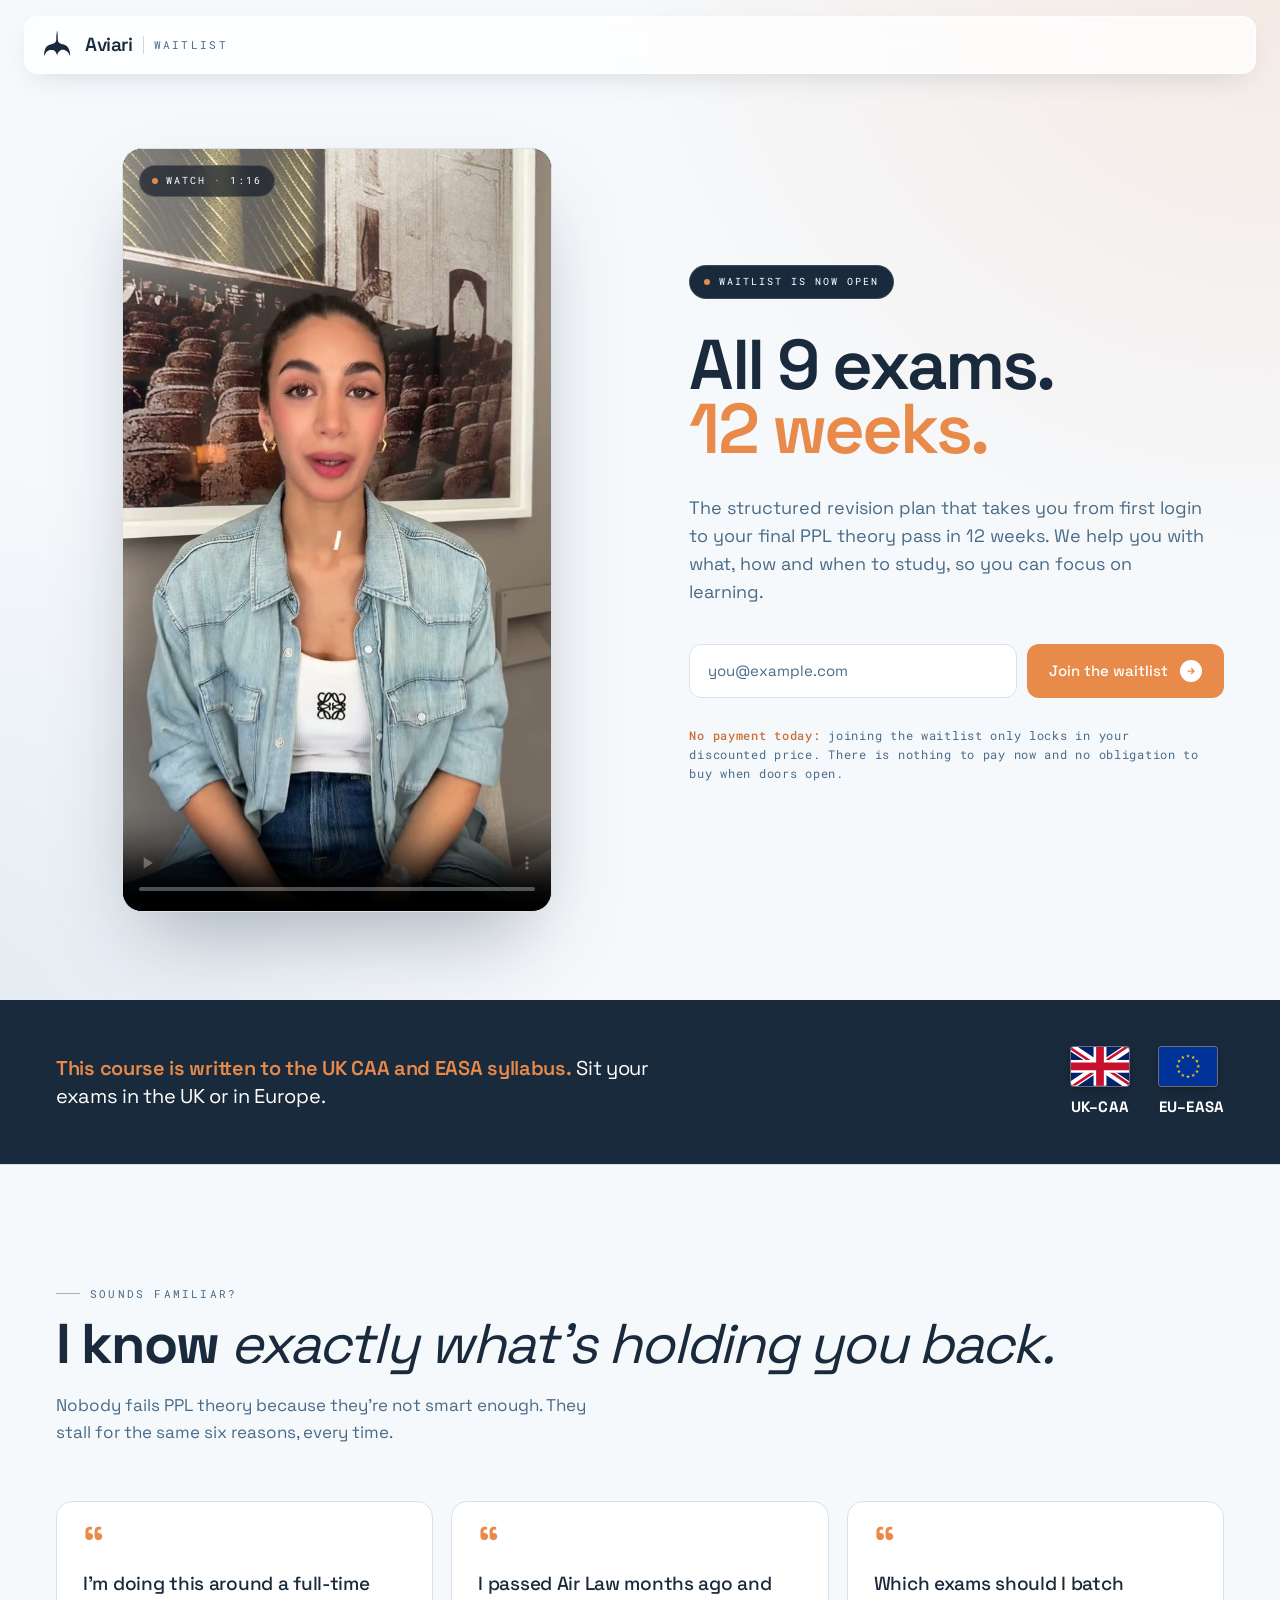
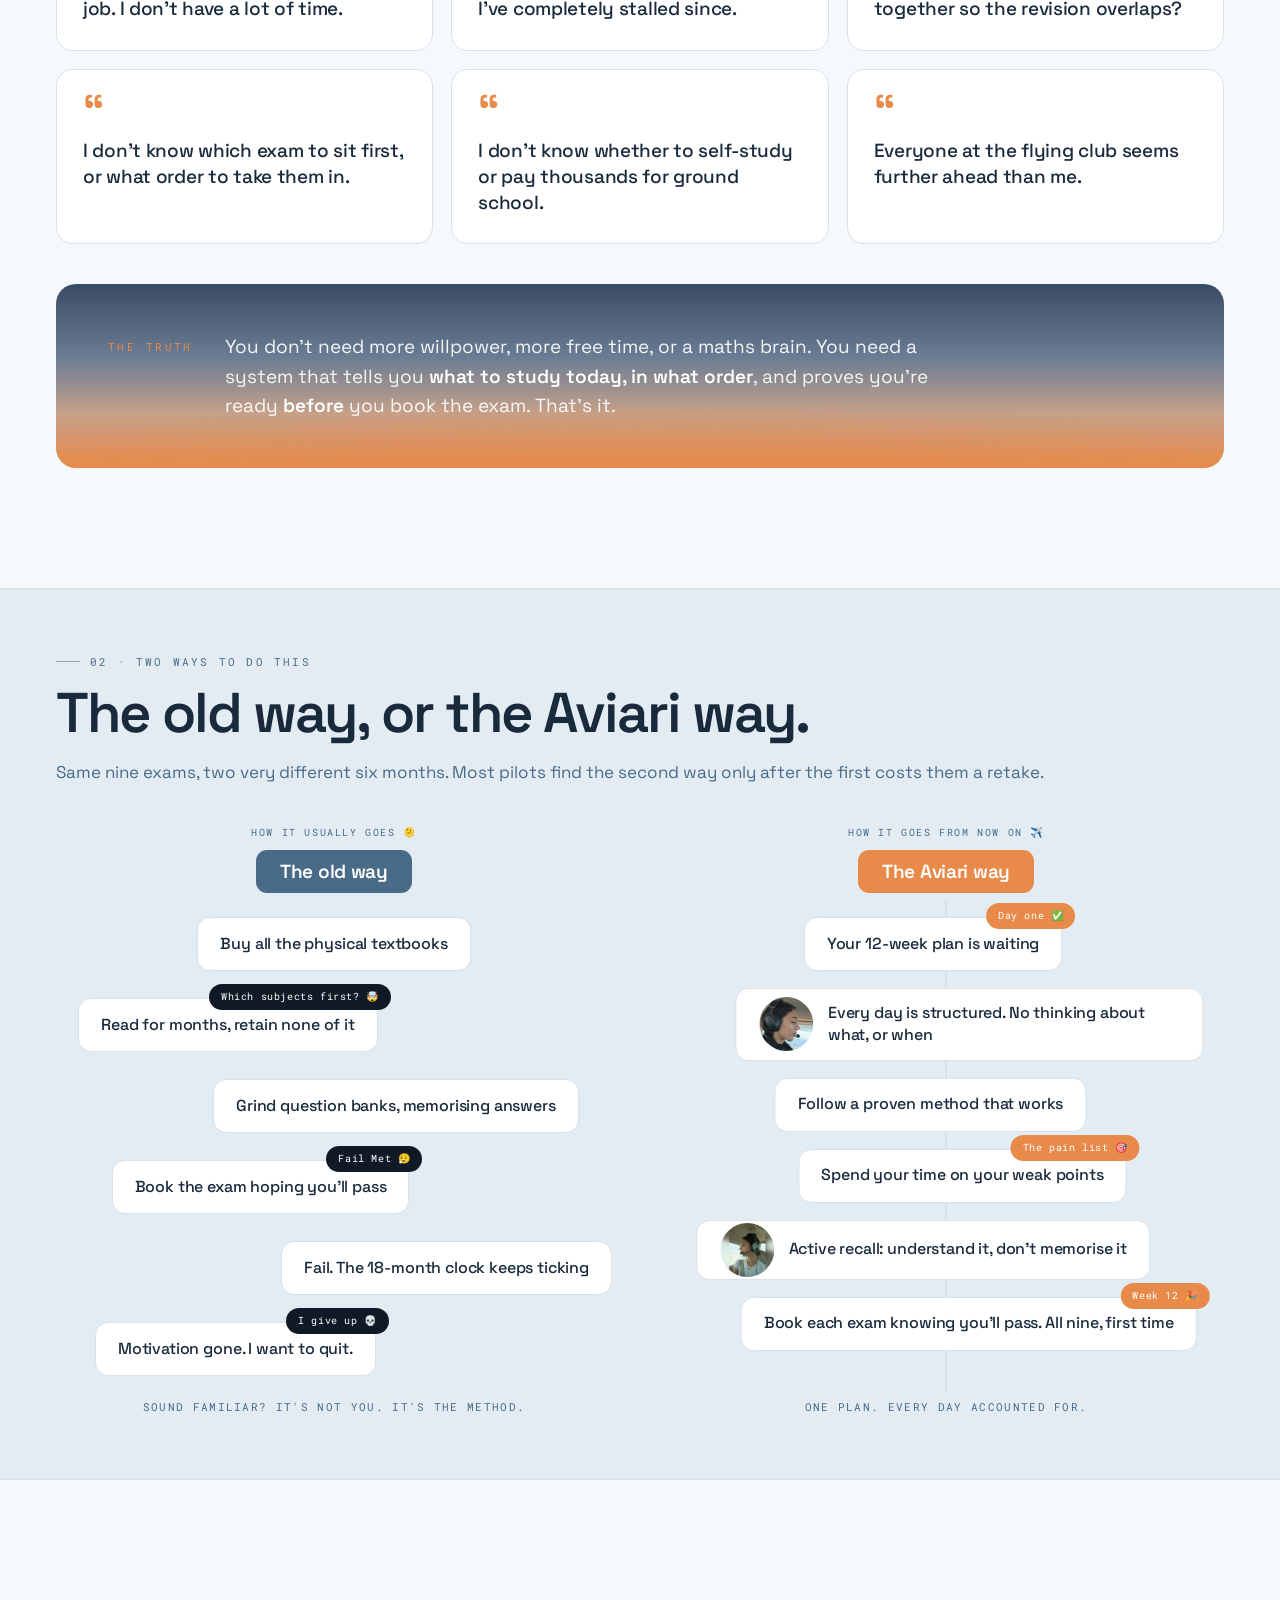
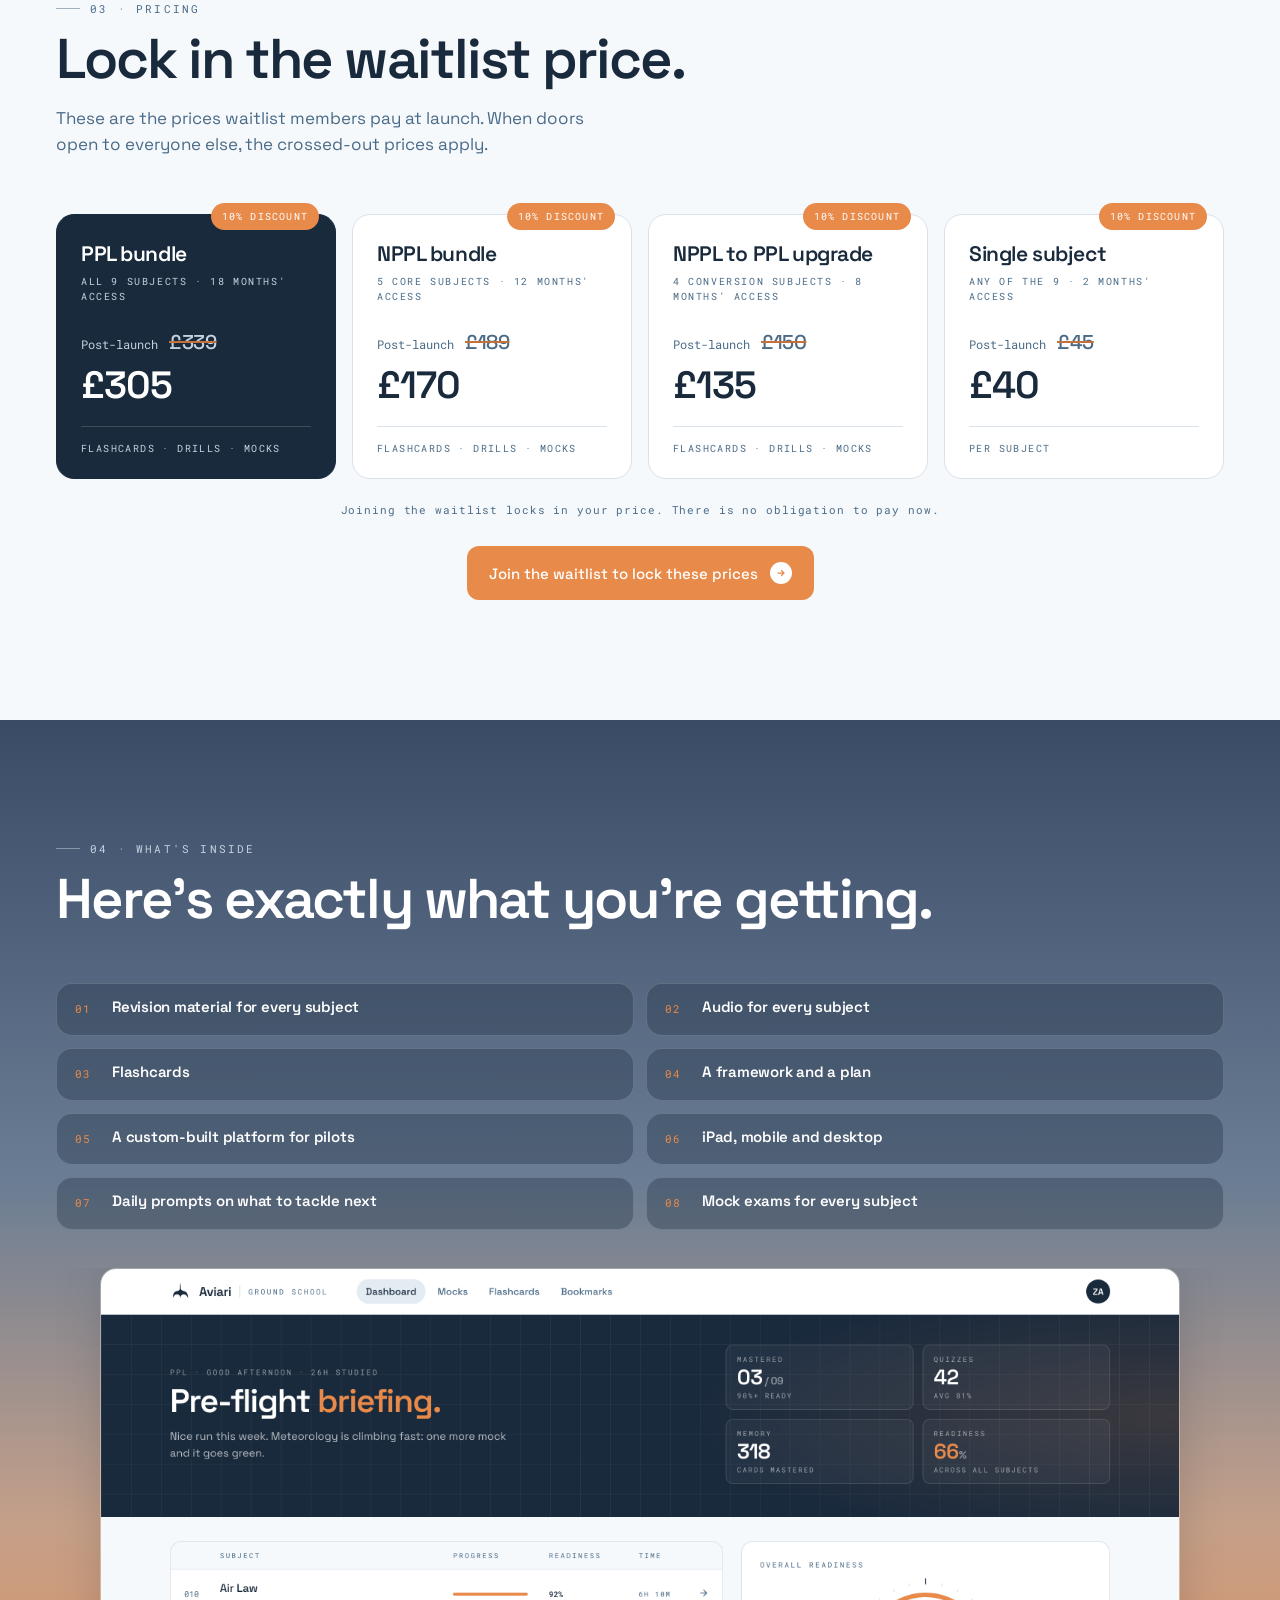
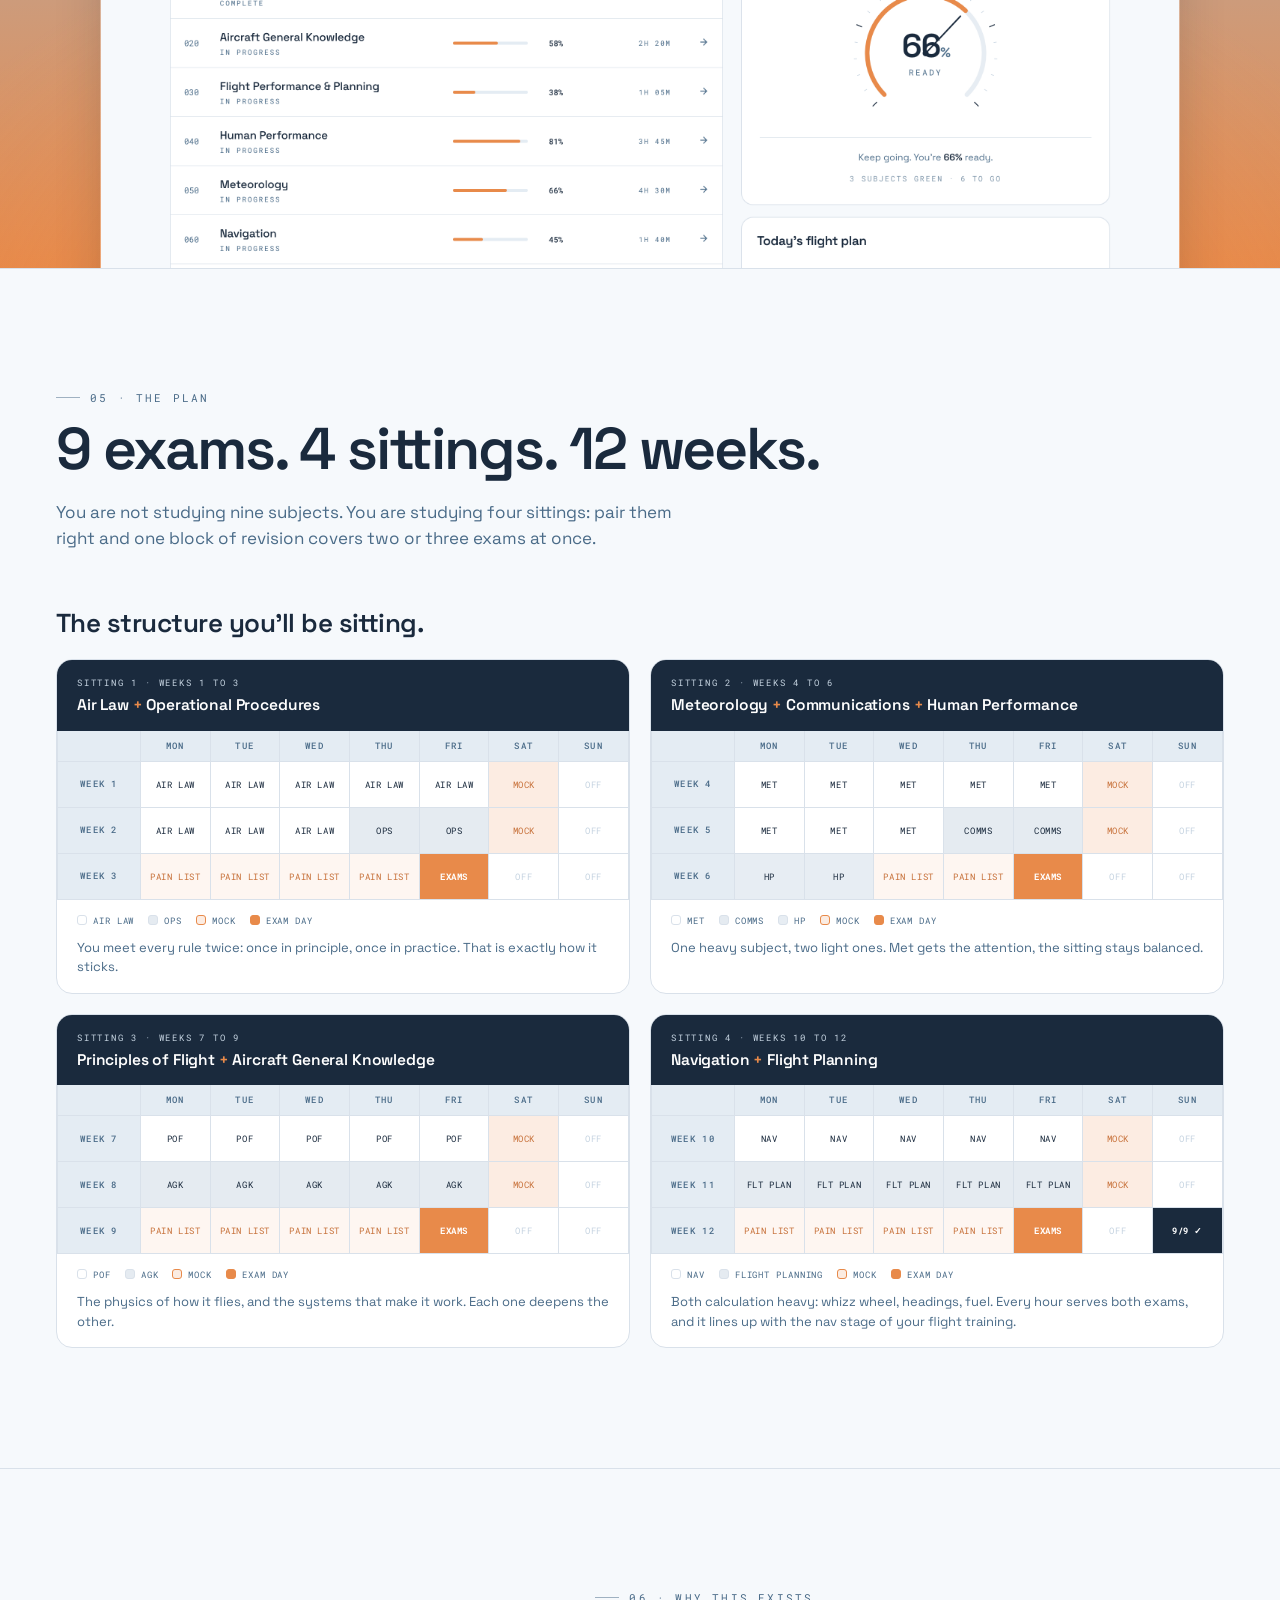
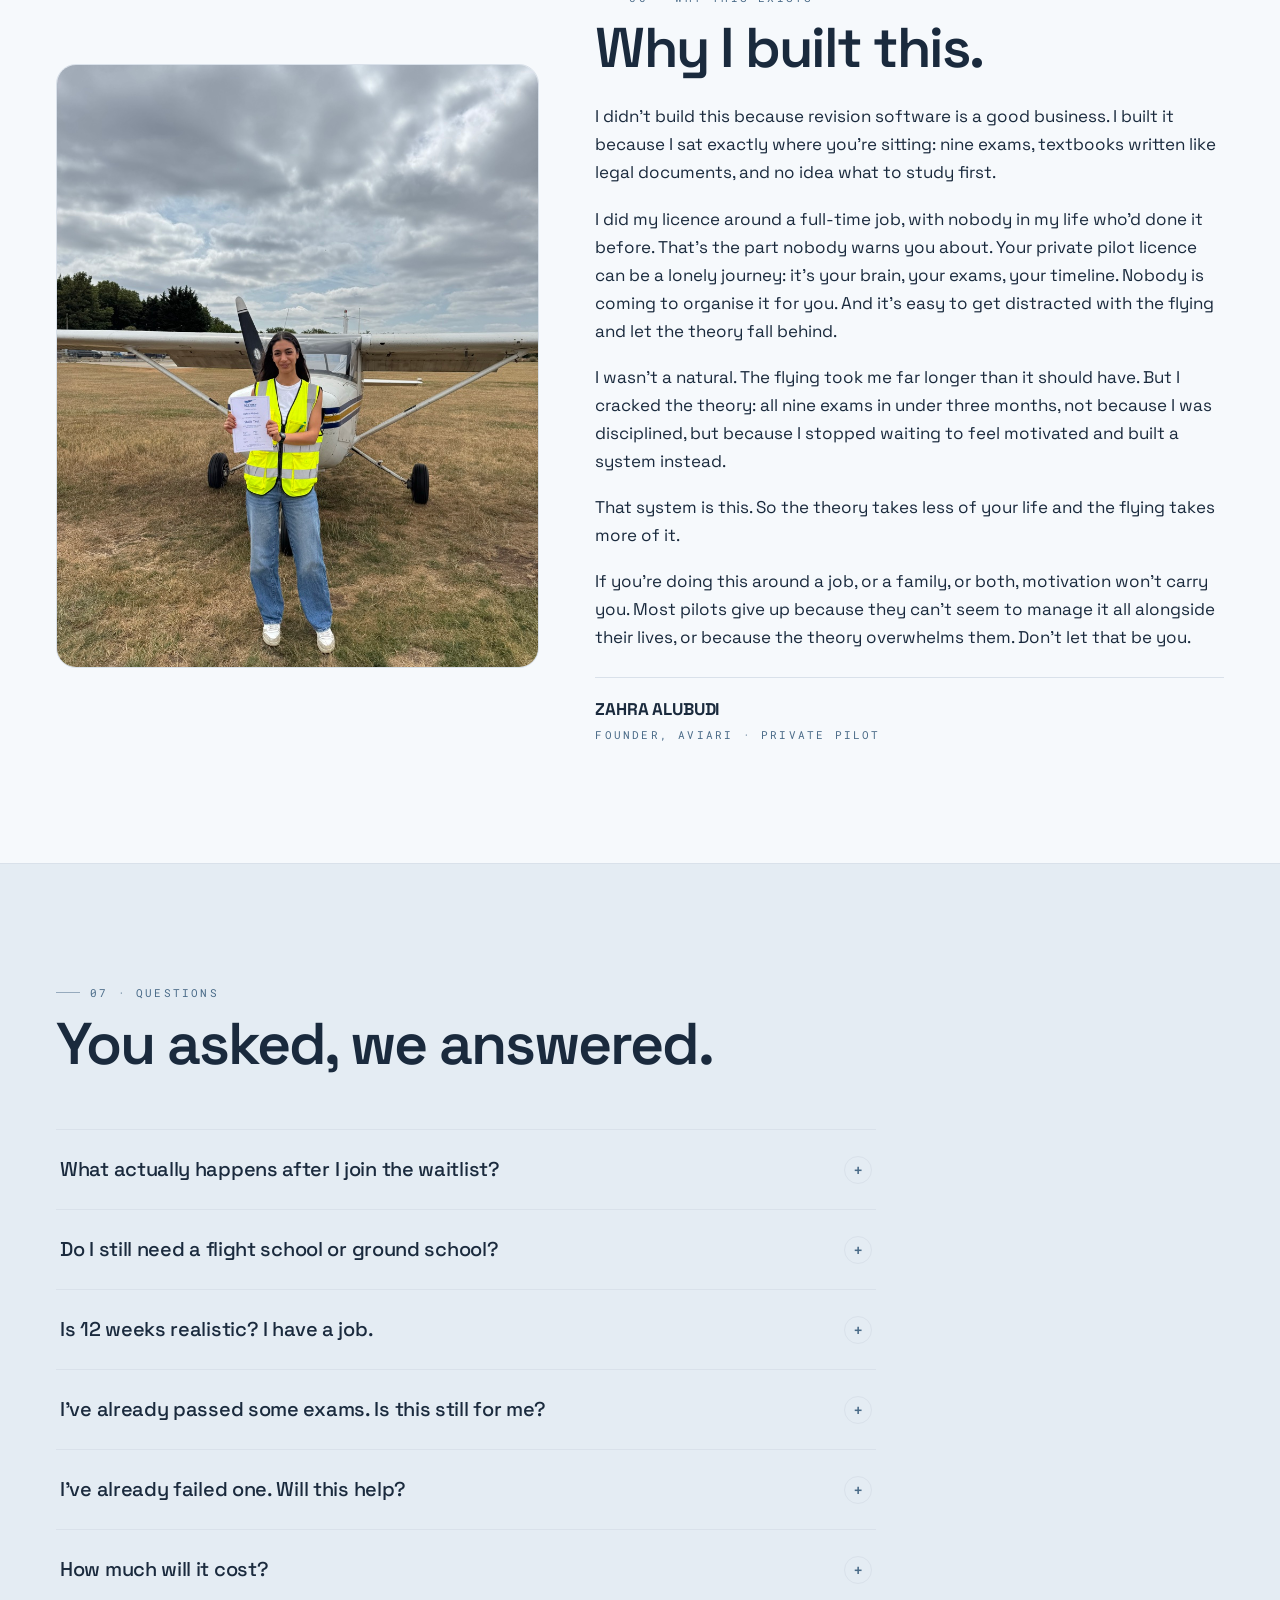
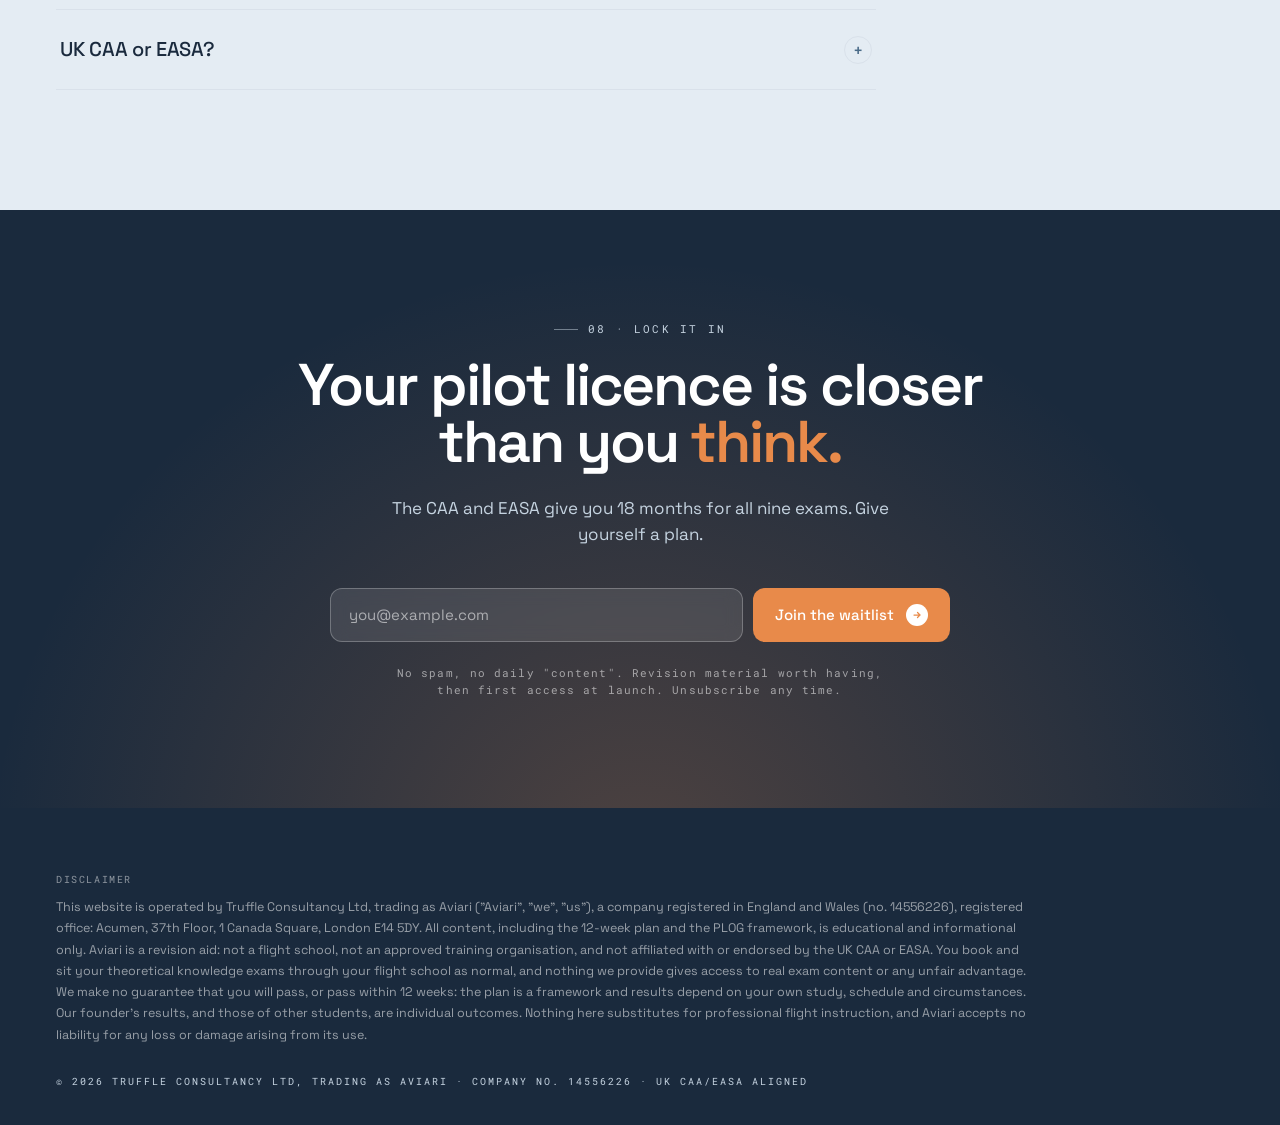
==== commit be18fae6: "Survey the waitlist at the moment they confirm The confirmation page was a dead end: a tick, three f" ====
--- a/waitlist/index.html
+++ b/waitlist/index.html
@@ -697,6 +697,16 @@
     .hero-copy .count-line, .cta-wl .count-line { text-align: center; }
   }
 </style>
+
+<!-- Privacy-friendly analytics by Plausible. Cookieless, so no consent
+     banner is required and nothing is asked of the visitor before they see
+     the page. Loaded on both the apex stub and the waitlist page so a visit
+     is counted whichever URL was shared. -->
+<script async src="https://plausible.io/js/pa-zaWJjR7W3w_GFTTVy_LaS.js"></script>
+<script>
+  window.plausible=window.plausible||function(){(plausible.q=plausible.q||[]).push(arguments)},plausible.init=plausible.init||function(i){plausible.o=i||{}};
+  plausible.init()
+</script>
 </head>
 <body>
 
@@ -1204,7 +1214,9 @@
         // Success is a whole page, not a line of text under the button \u2014 the
         // navigation itself is the confirmation. Keep the button disabled on
         // the way out so a second click can't fire a duplicate signup.
-        window.location.assign('confirmed.html');
+        // Carry the email across so the survey on the next page can prefill its
+        // hidden field. Without it we can't tie an answer back to a signup.
+        window.location.assign('confirmed.html?email=' + encodeURIComponent(data.email));
         return;
       } catch (err) {
         ok.textContent = 'Something went wrong. Please try again in a minute.';
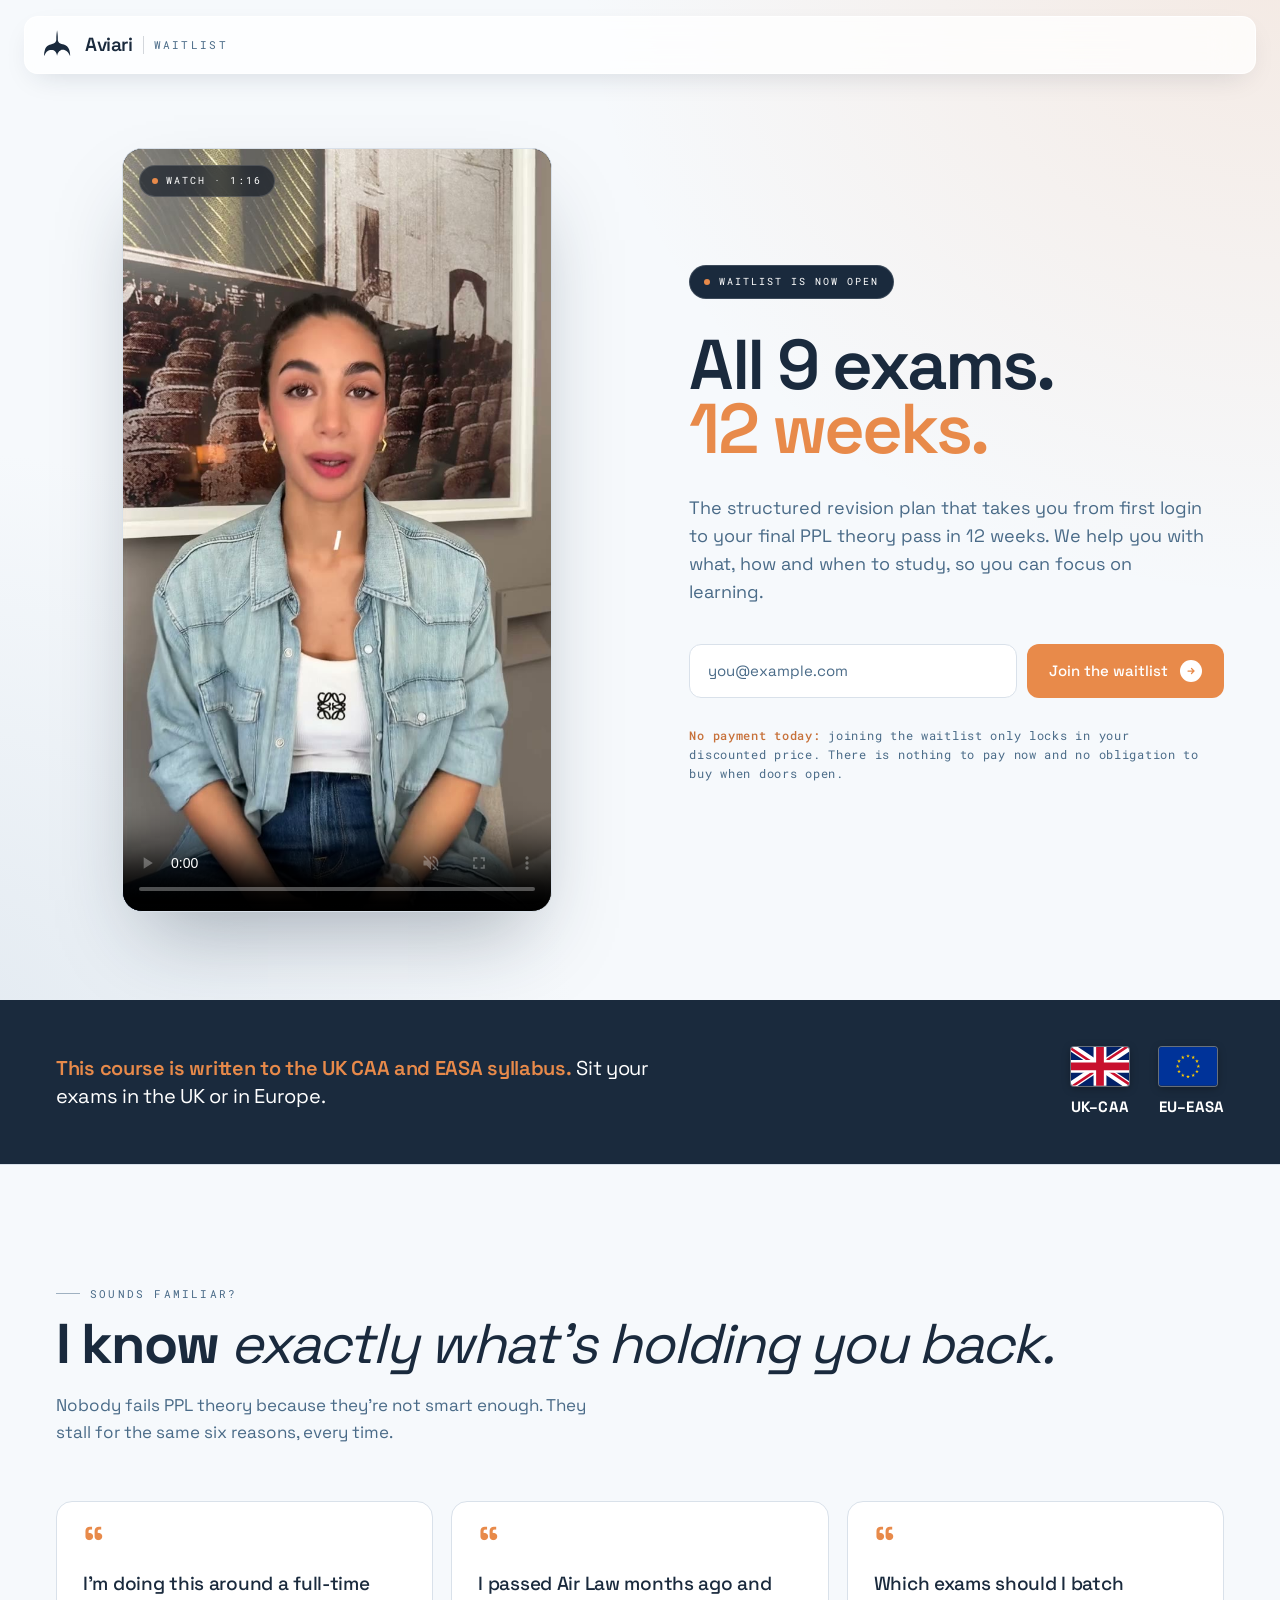
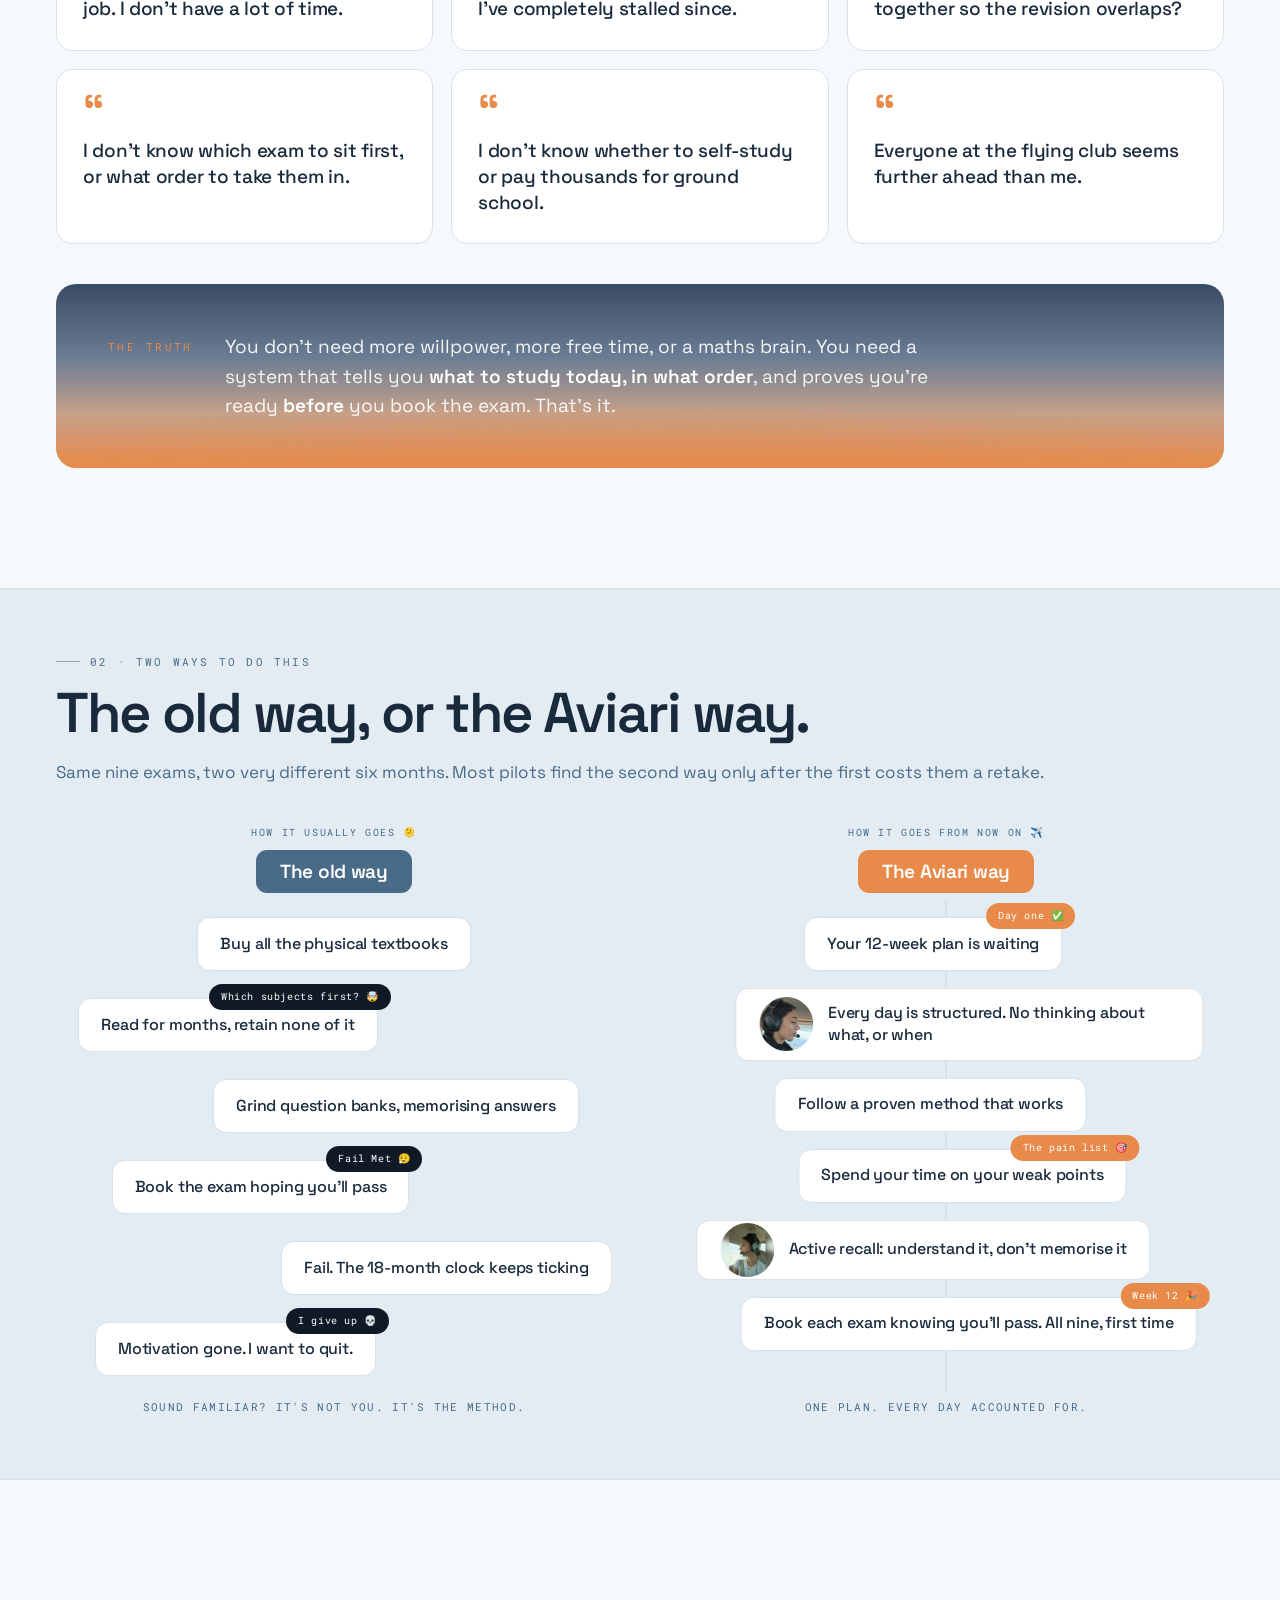
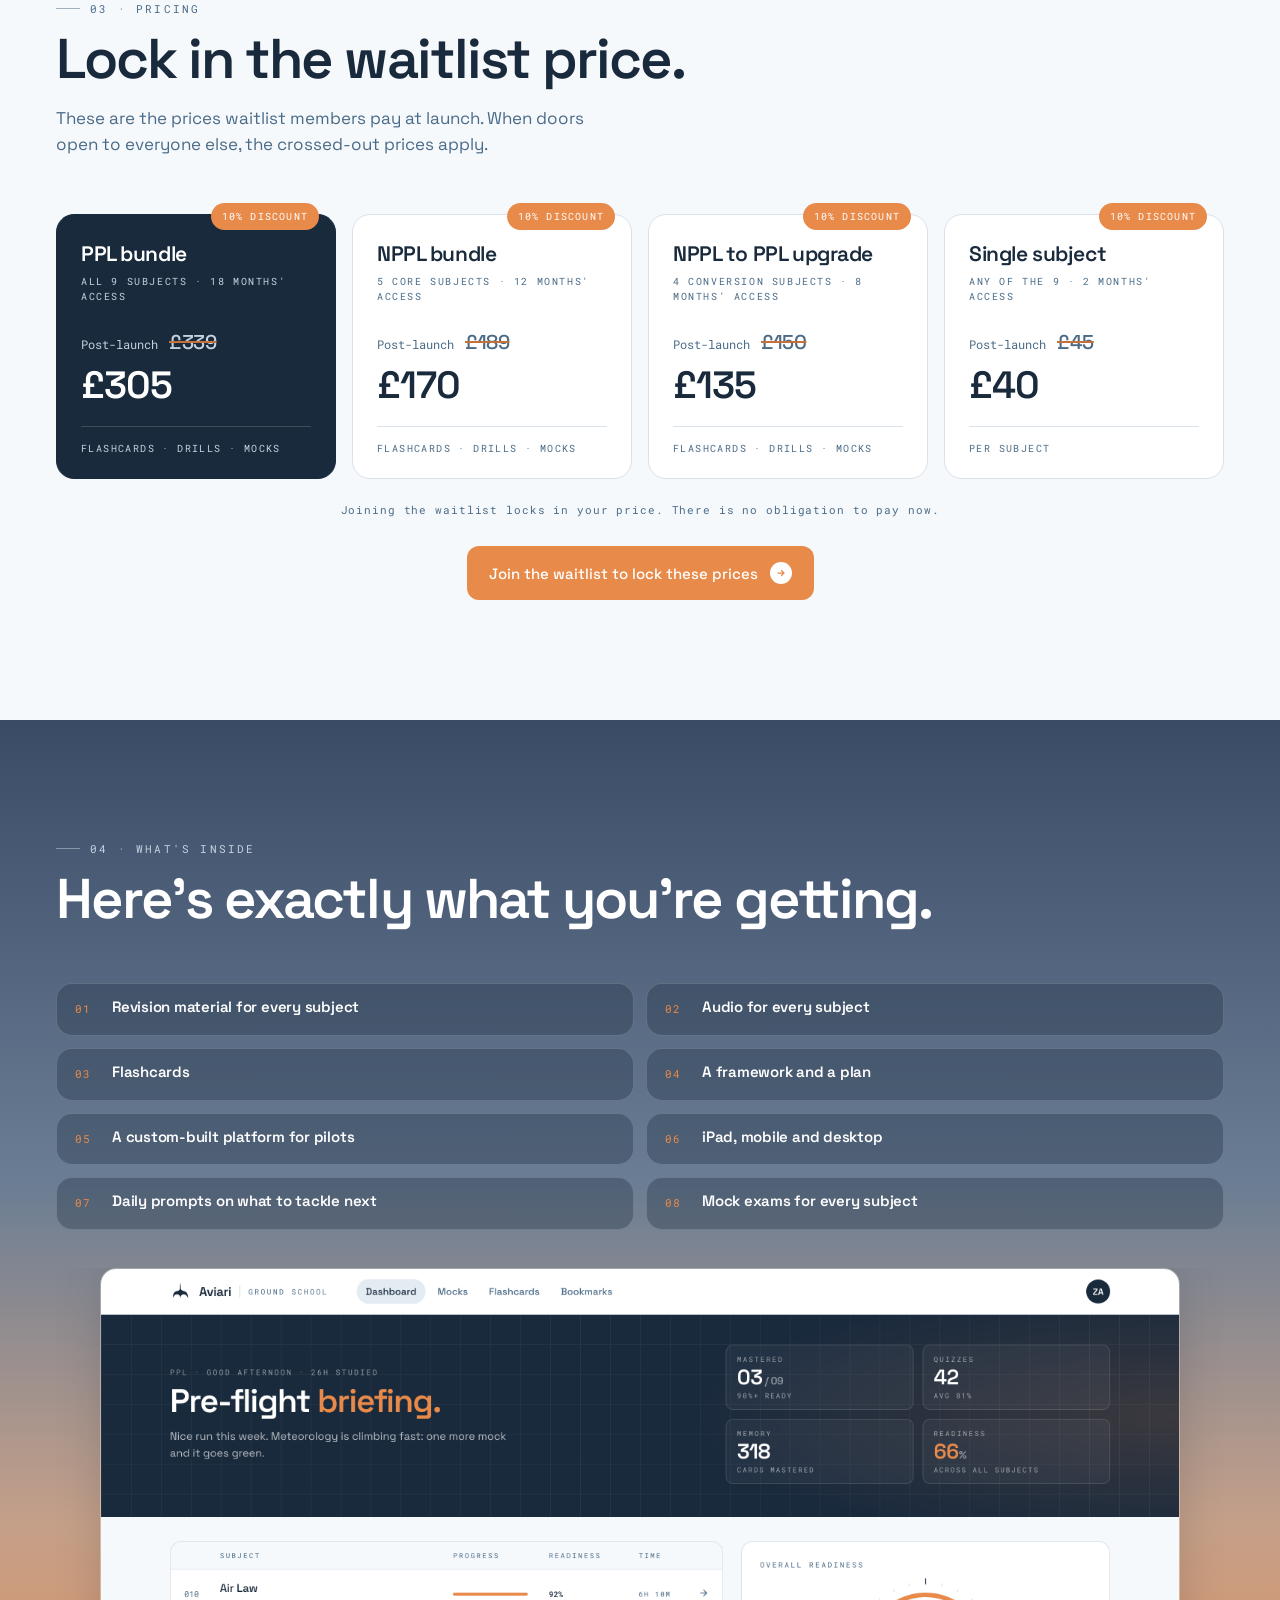
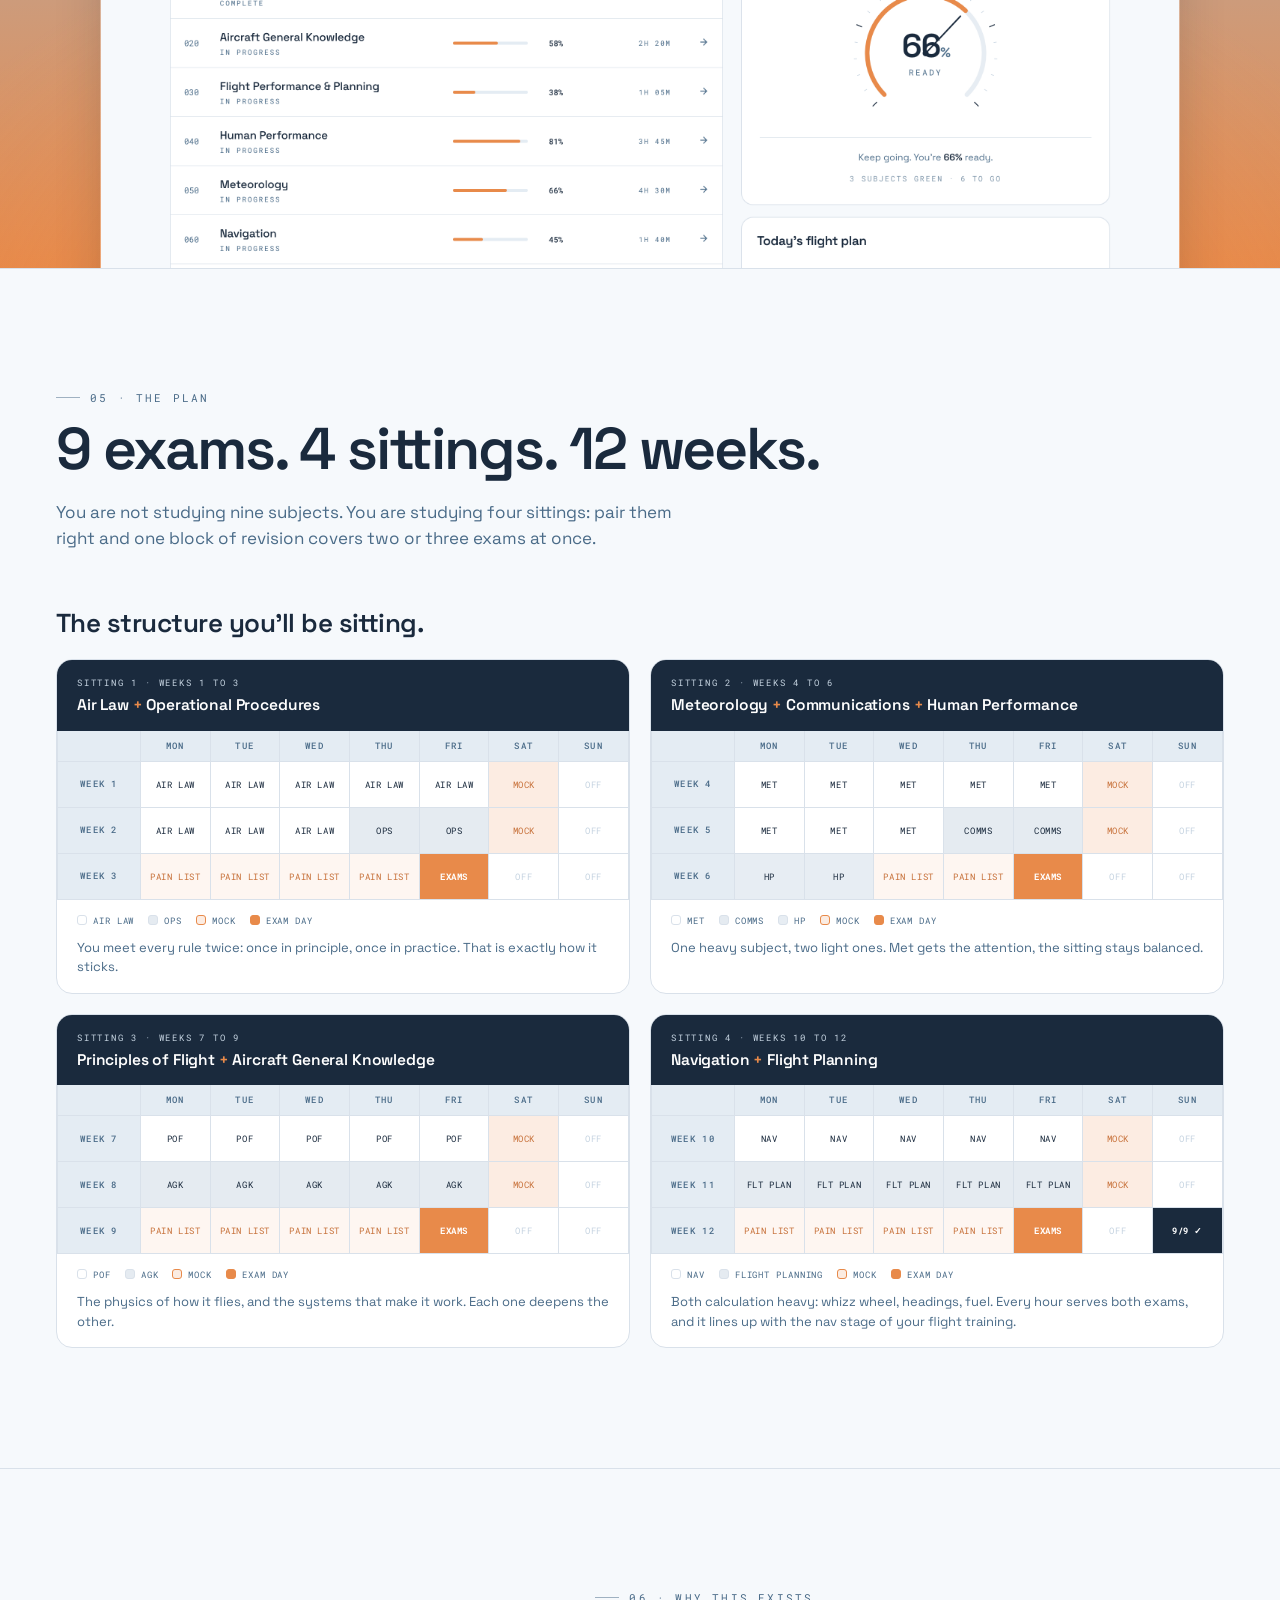
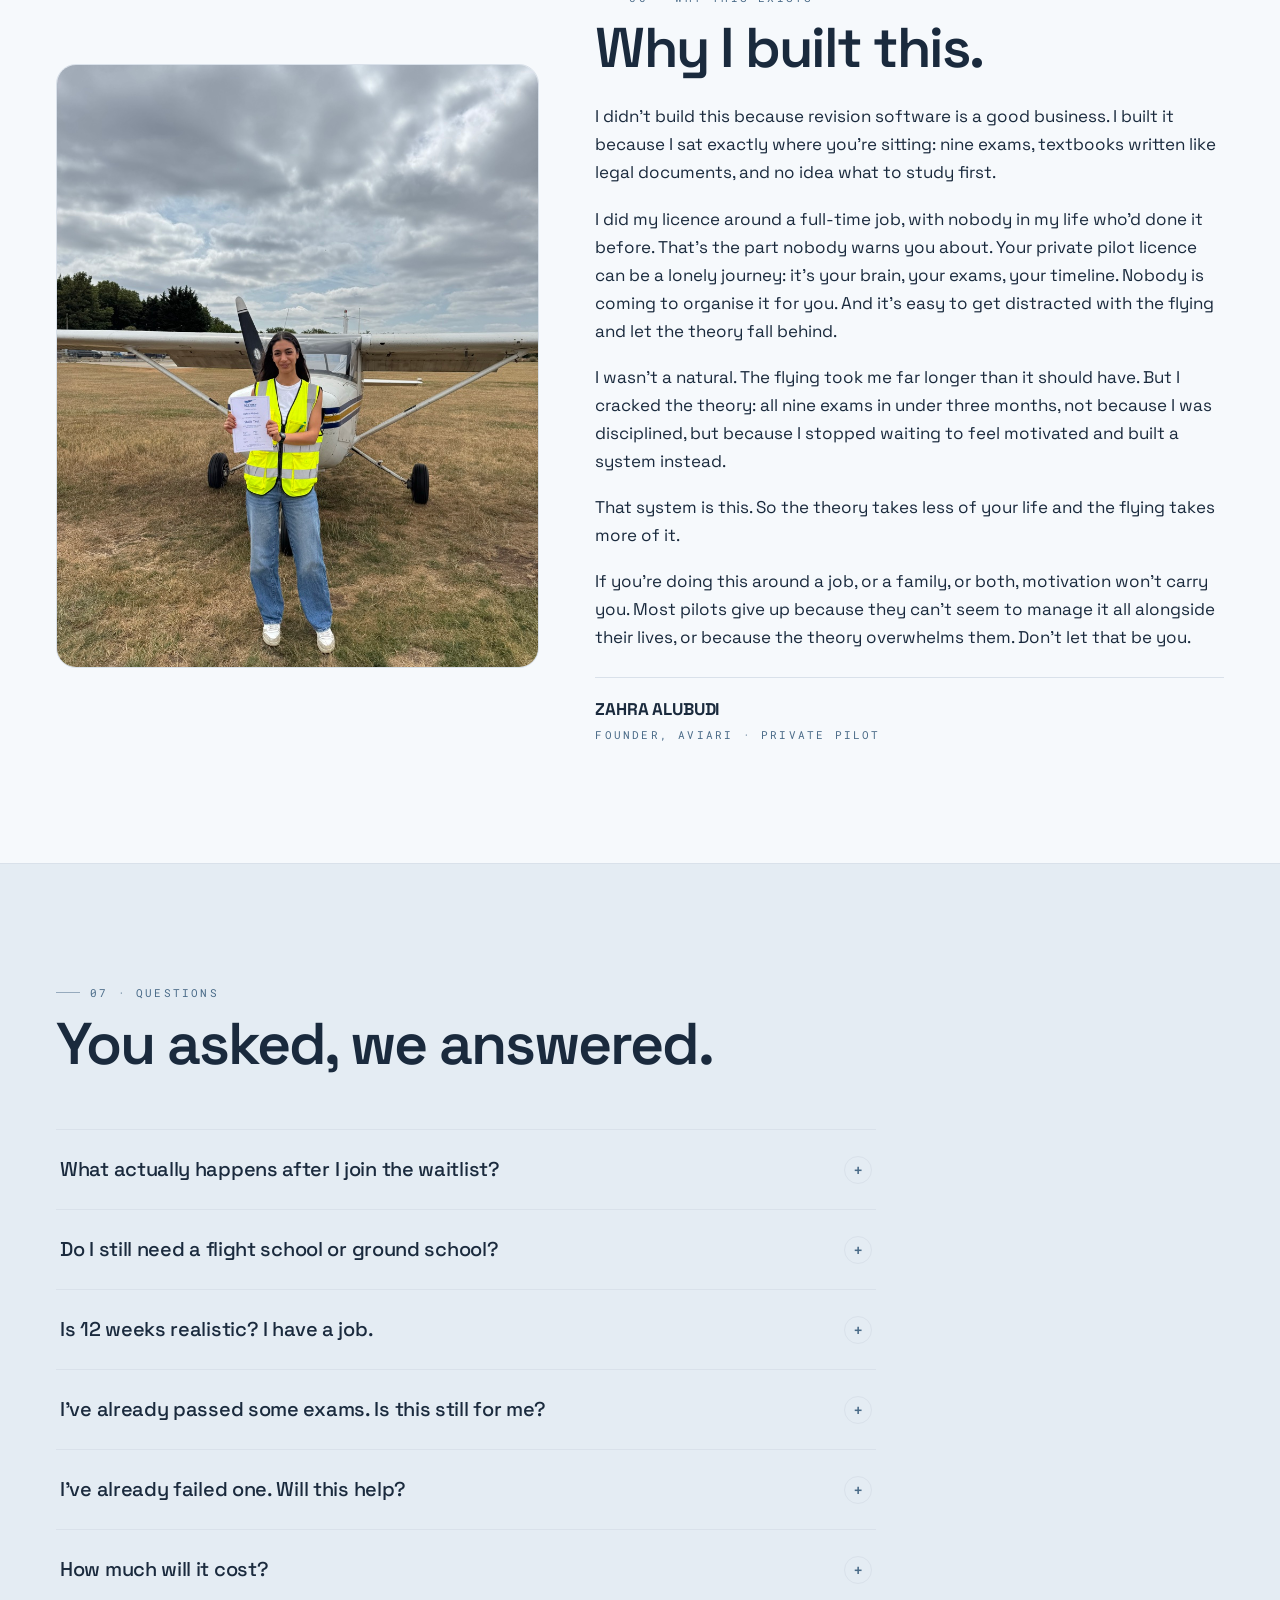
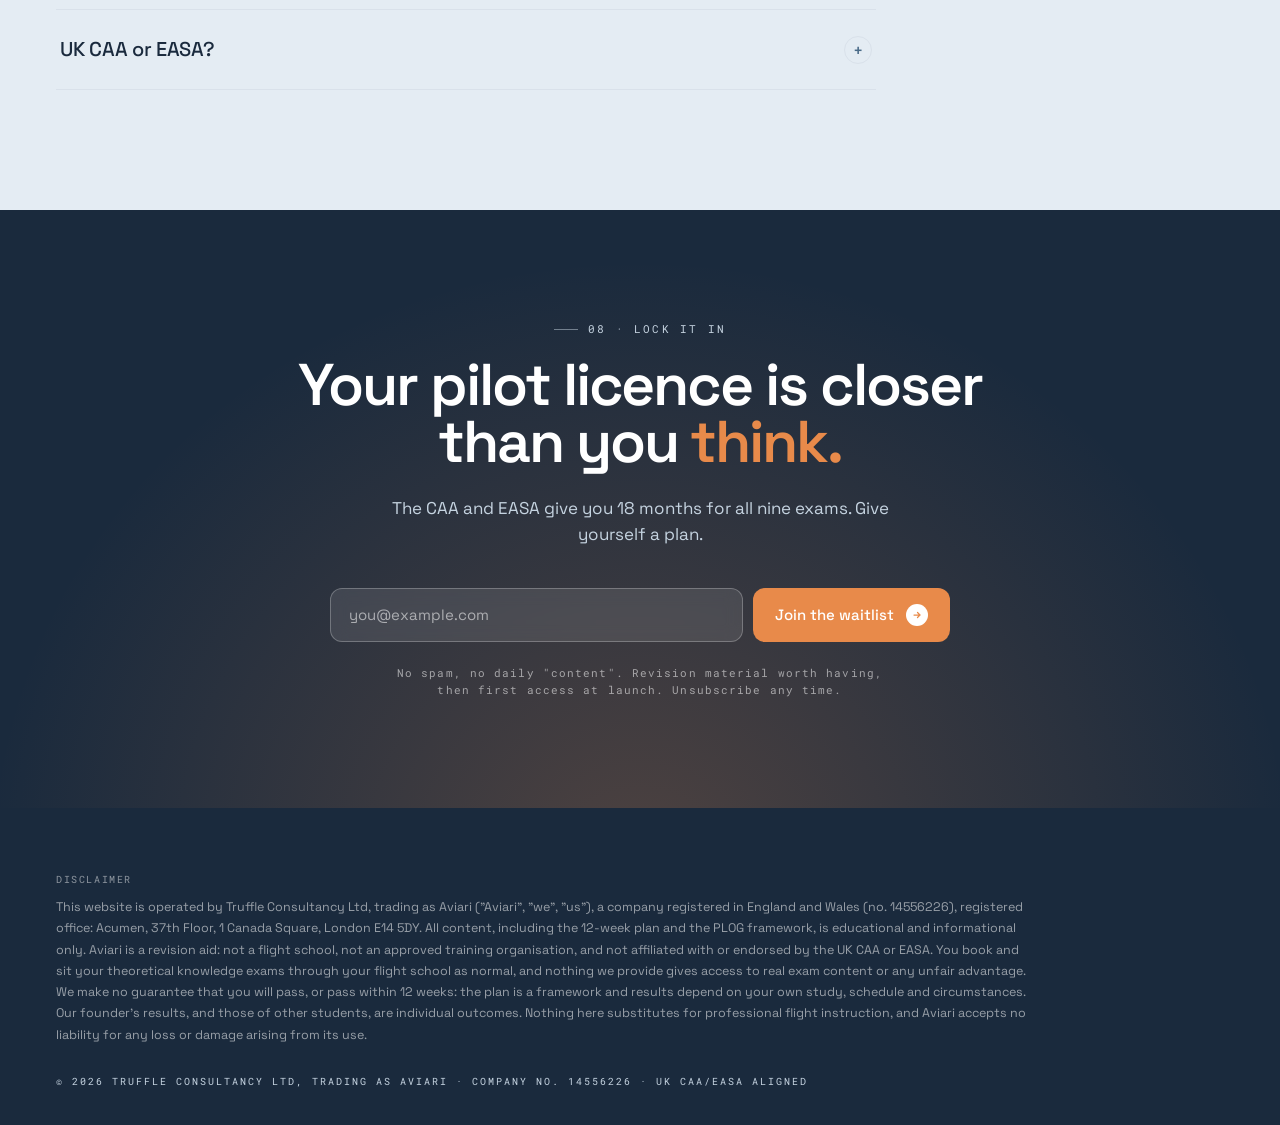
==== commit 04caf3eb: "Stop the site being draggable sideways on a phone Two changes, both aimed at the same symptom Zahra " ====
--- a/waitlist/index.html
+++ b/waitlist/index.html
@@ -44,8 +44,15 @@
 <link rel="apple-touch-icon" href="/apple-touch-icon.png?v=2"/>
 <link rel="stylesheet" href="landing.css"/>
 <style>
-  /* no sideways scroll, ever */
-  html, body { overflow-x: hidden; max-width: 100%; }
+  /* no sideways scroll, ever.
+     `overscroll-behavior-x: none` is the half that was missing: overflow-x
+     hidden stops the page being wider than the screen, but on iOS Safari it
+     does not stop the elastic sideways drag, which is what Zahra could still
+     do on an iPhone 15 on 2026-09-10. The honeypot inputs that used to sit at
+     left:-9999px were moved onto the standard visually-hidden pattern in the
+     same pass: absolutely-positioned content that far off screen is the other
+     thing iOS will happily pan out to. */
+  html, body { overflow-x: hidden; max-width: 100%; overscroll-behavior-x: none; }
 
   /* ---------------- Hero · video left, signup right · light ---------------- */
   .hero-w {
@@ -750,7 +757,7 @@
       <p class="sub">The structured revision plan that takes you from first login to your final PPL theory pass in 12 weeks. We help you with what, how and when to study, so you can focus on learning.</p>
 
       <form class="wl-form" data-wl>
-        <input type="text" name="website" tabindex="-1" autocomplete="off" style="position:absolute;left:-9999px;" aria-hidden="true"/>
+        <input type="text" name="website" tabindex="-1" autocomplete="off" style="position:absolute;width:1px;height:1px;padding:0;margin:-1px;overflow:hidden;clip:rect(0 0 0 0);white-space:nowrap;border:0;" aria-hidden="true"/>
       <input type="email" name="email" placeholder="you@example.com" required aria-label="Email address"/>
         <button type="submit" class="btn btn-flare btn-lg">
           Join the waitlist
@@ -1123,7 +1130,7 @@
     <p>The CAA and EASA give you 18 months for all nine exams. Give yourself a plan.</p>
 
     <form class="wl-form" data-wl>
-      <input type="text" name="website" tabindex="-1" autocomplete="off" style="position:absolute;left:-9999px;" aria-hidden="true"/>
+      <input type="text" name="website" tabindex="-1" autocomplete="off" style="position:absolute;width:1px;height:1px;padding:0;margin:-1px;overflow:hidden;clip:rect(0 0 0 0);white-space:nowrap;border:0;" aria-hidden="true"/>
       <input type="email" name="email" placeholder="you@example.com" required aria-label="Email address"/>
       <button type="submit" class="btn btn-flare btn-lg">
         Join the waitlist
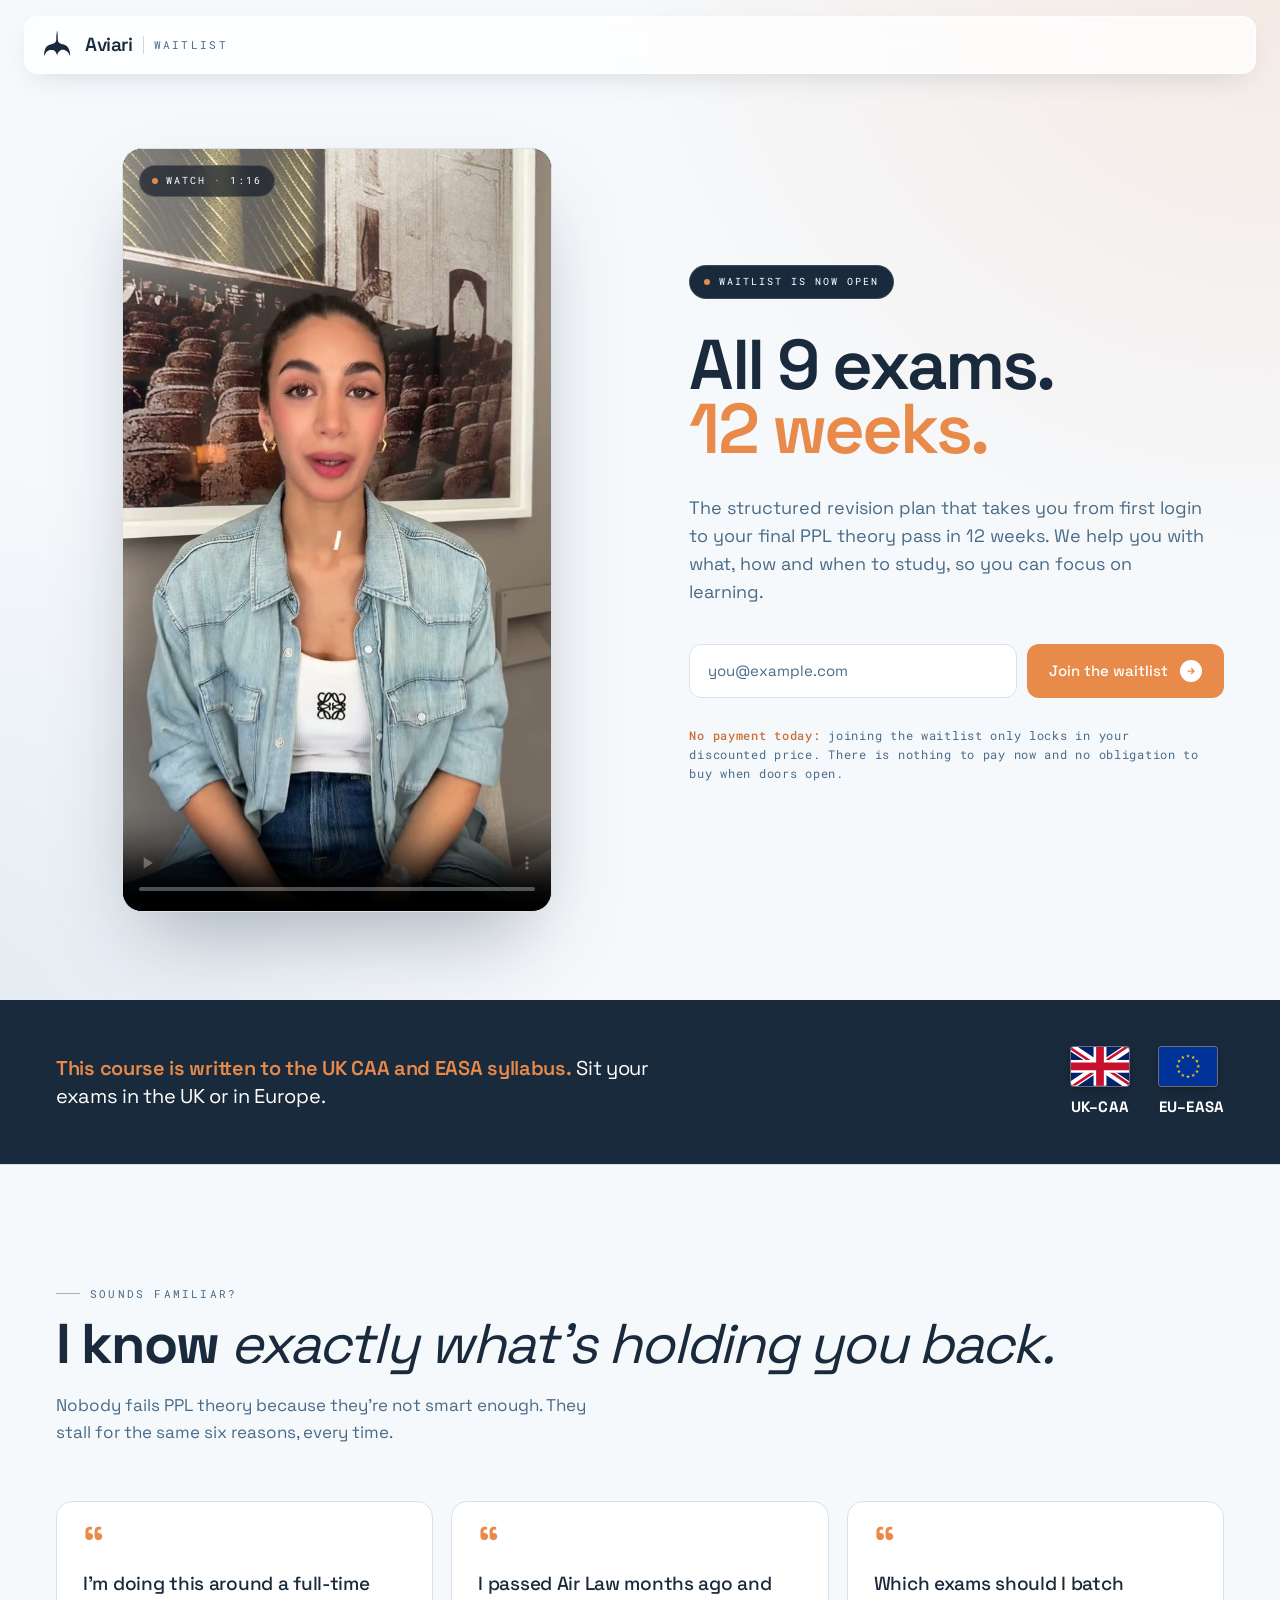
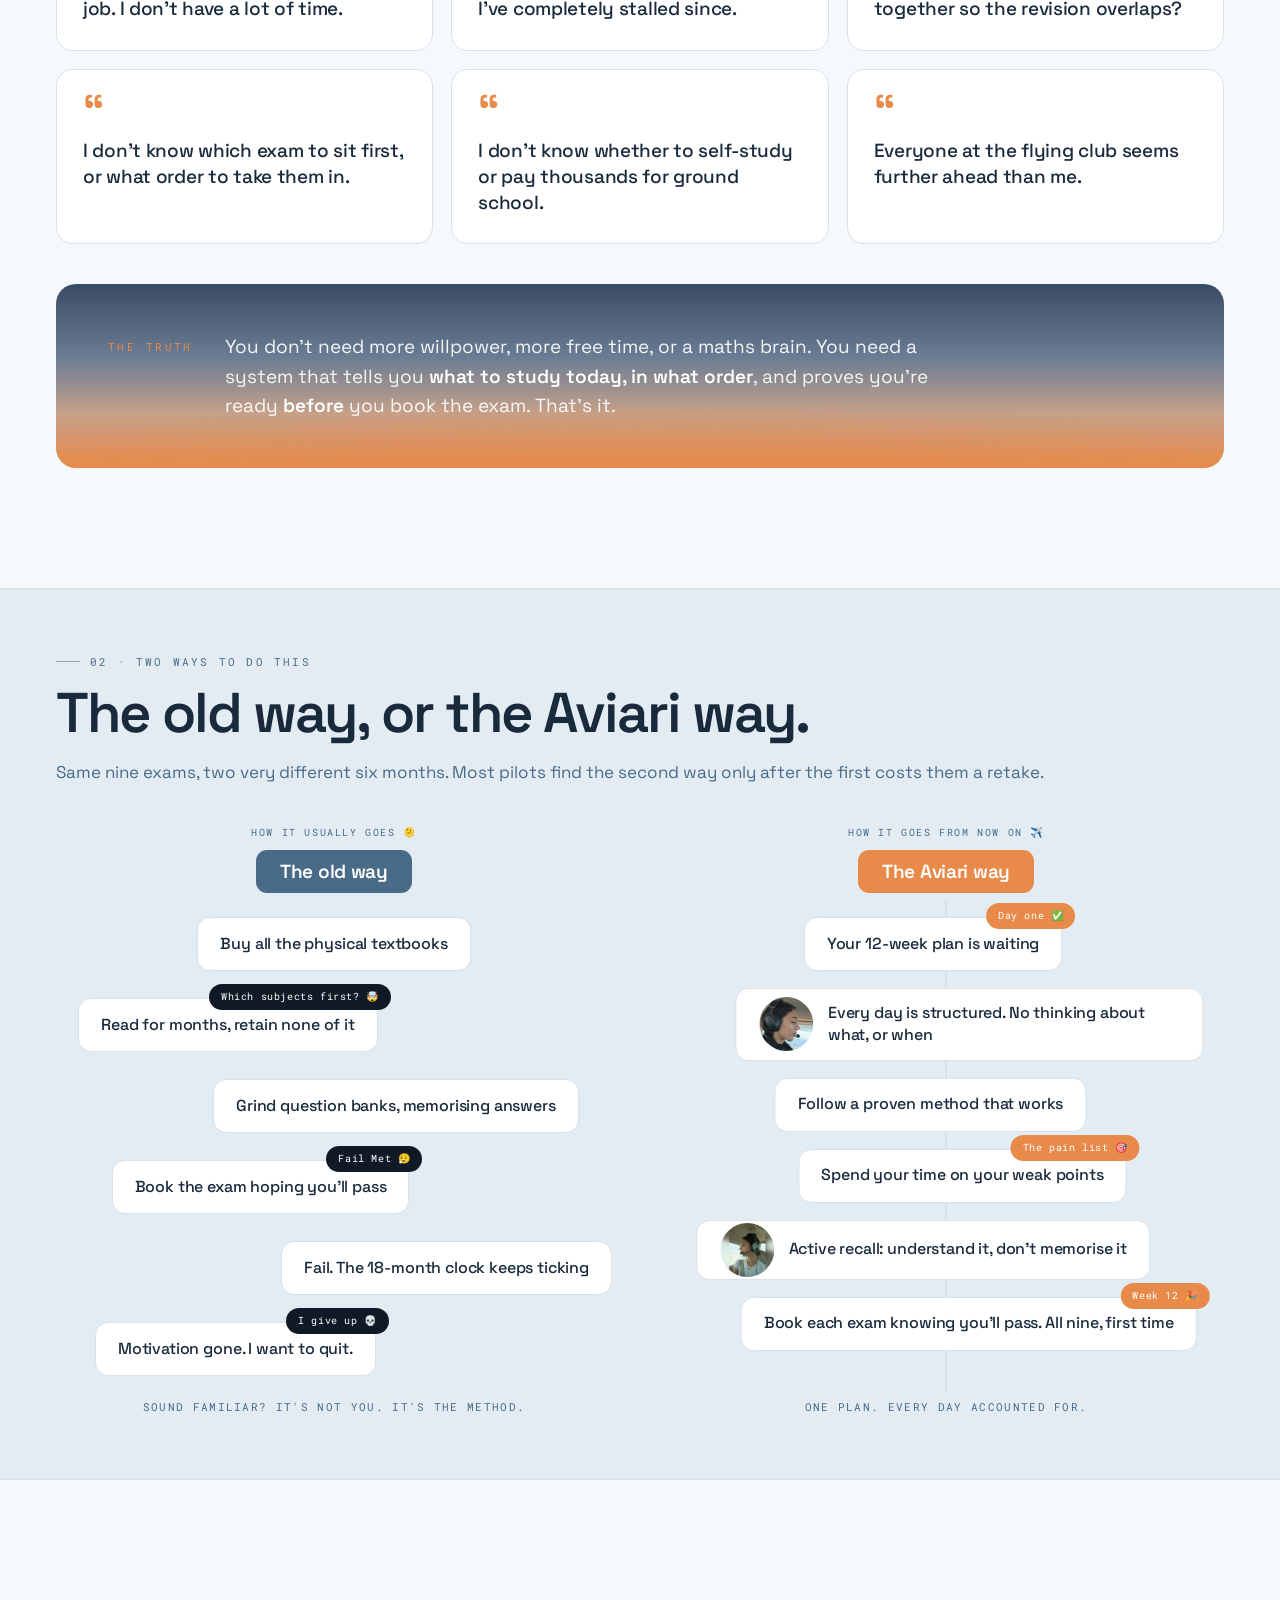
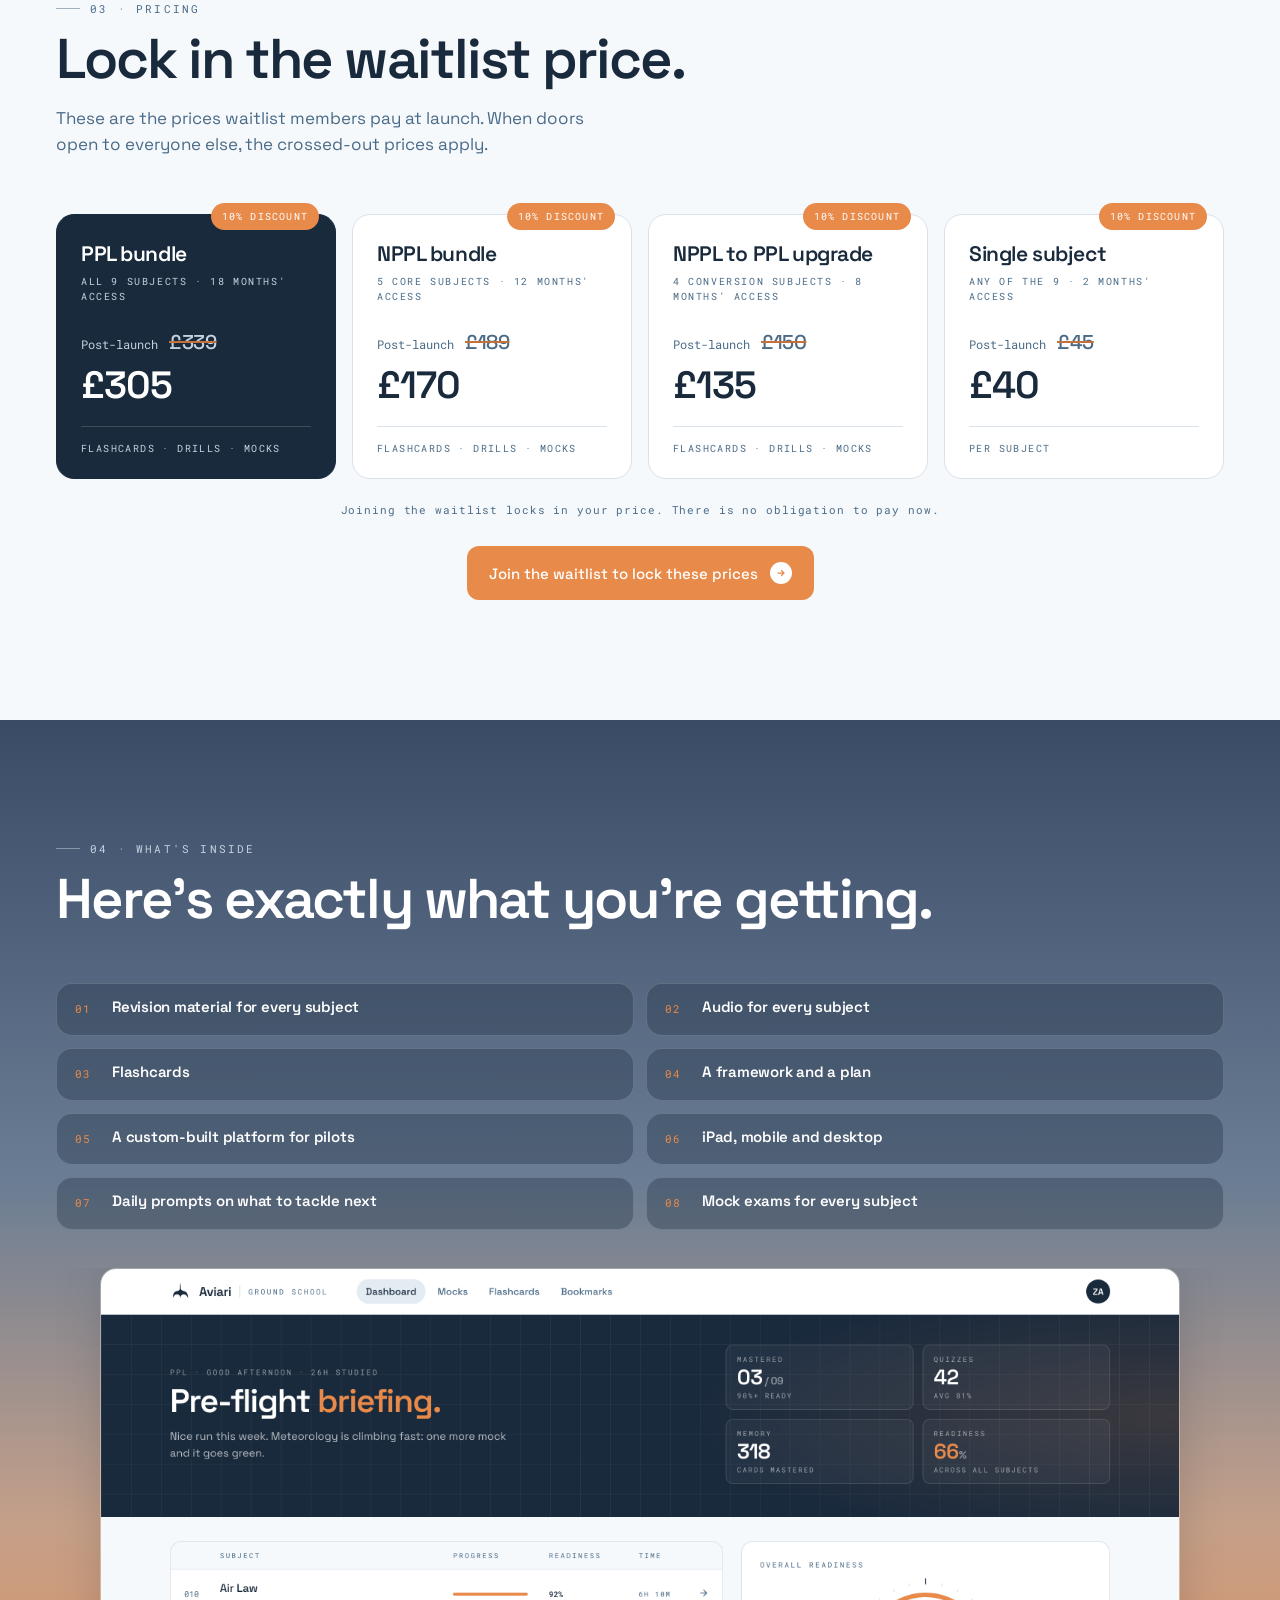
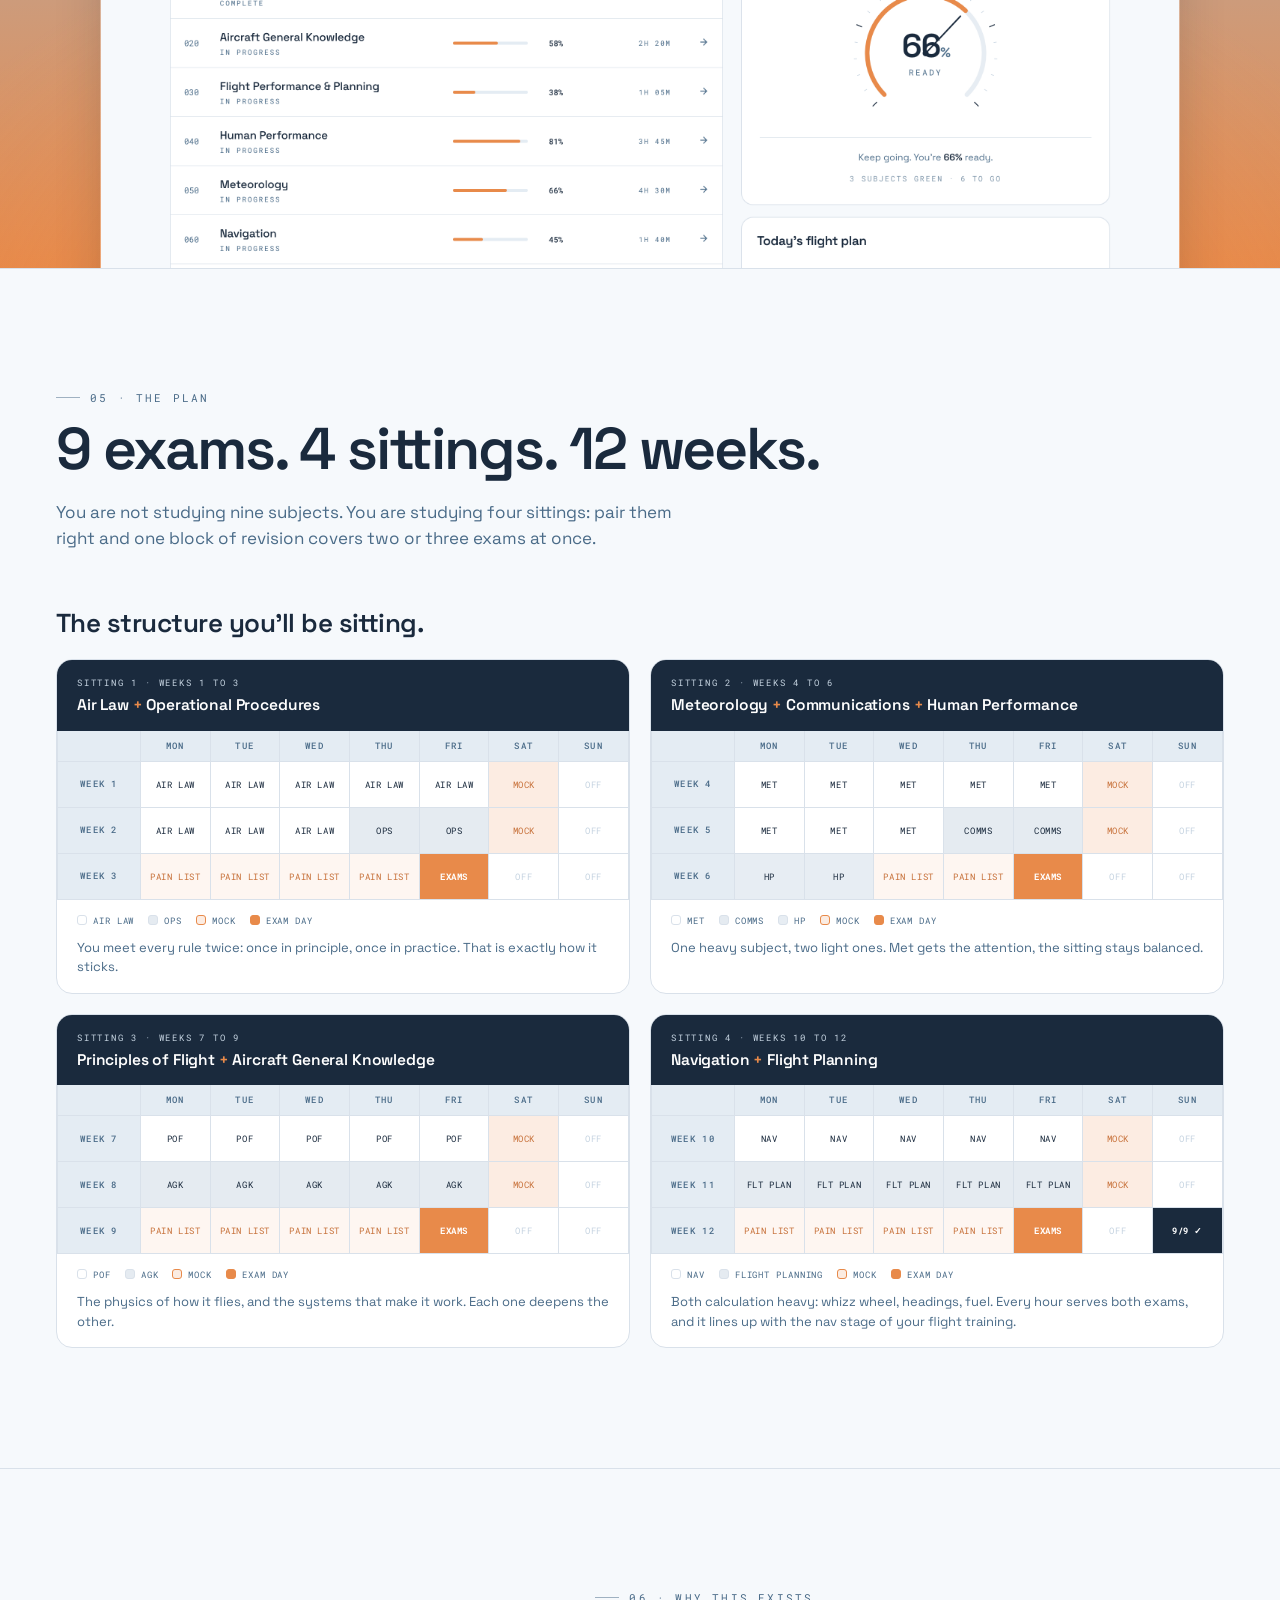
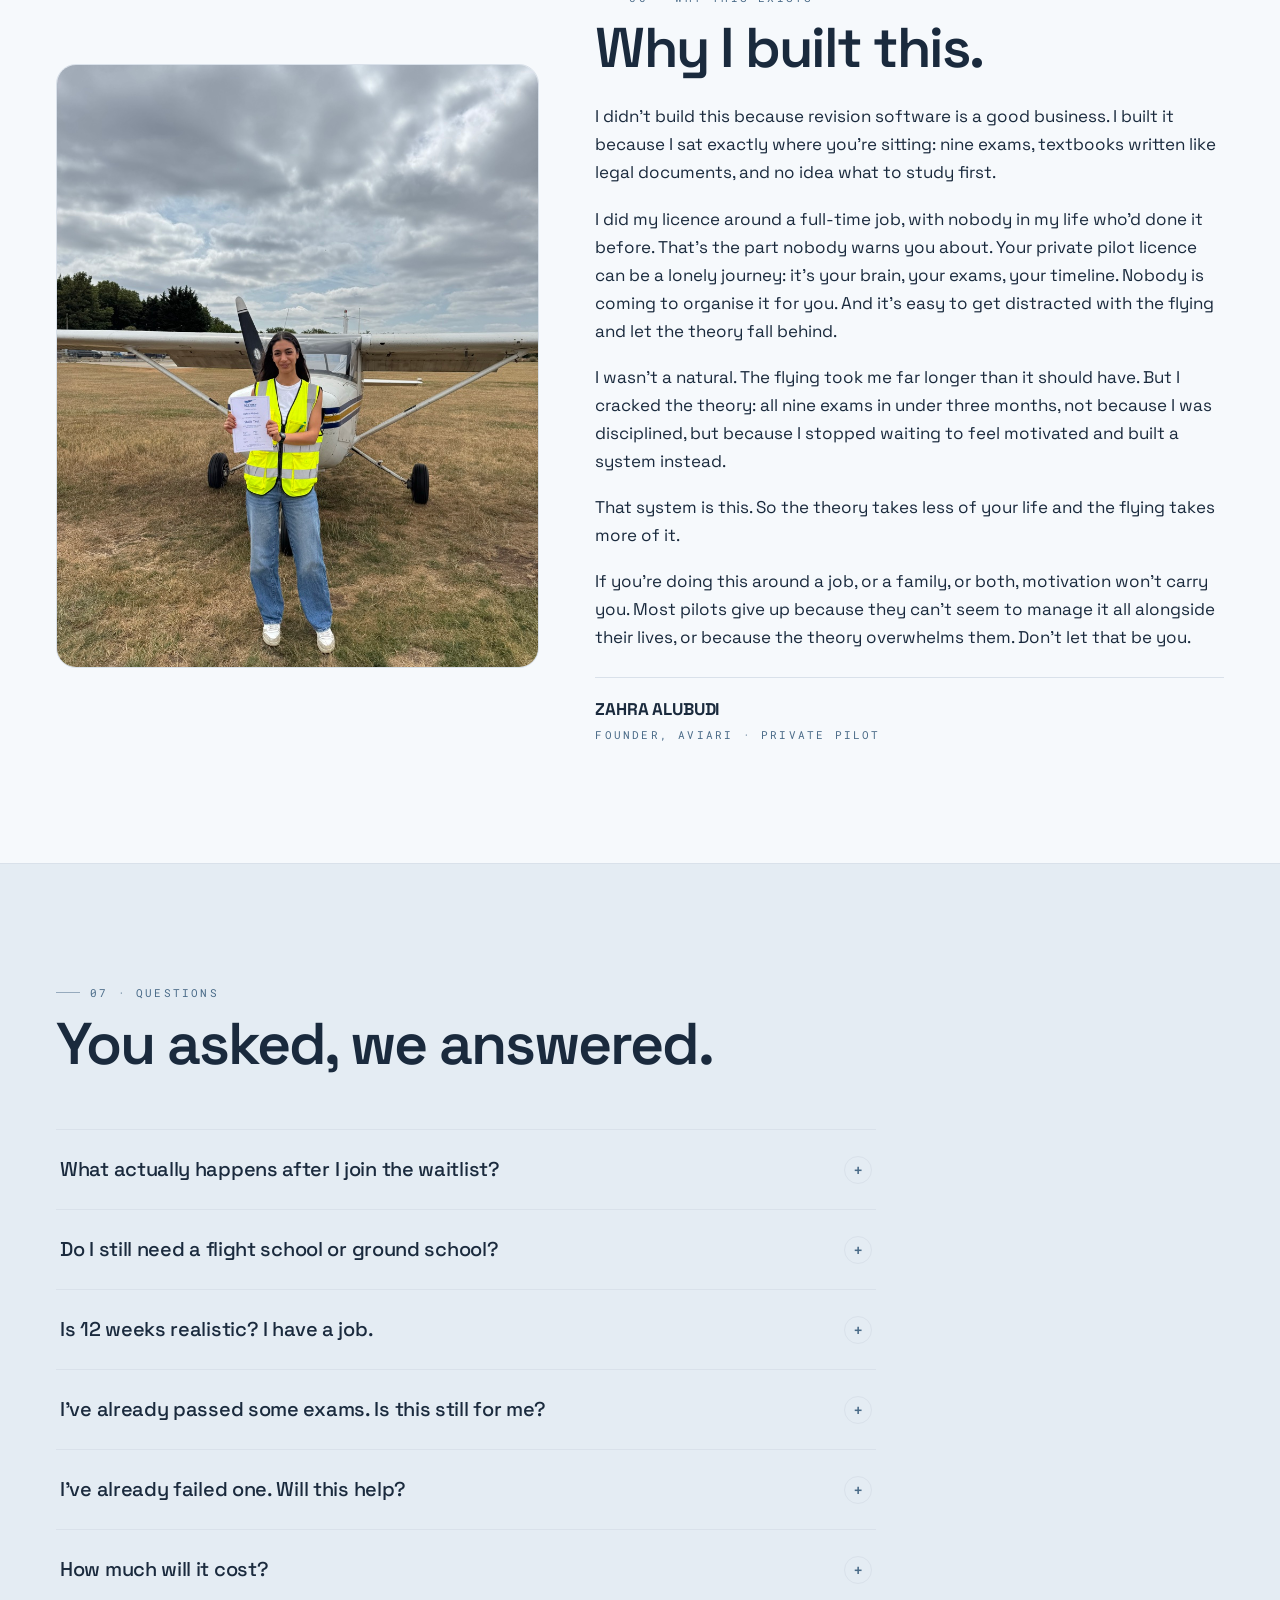
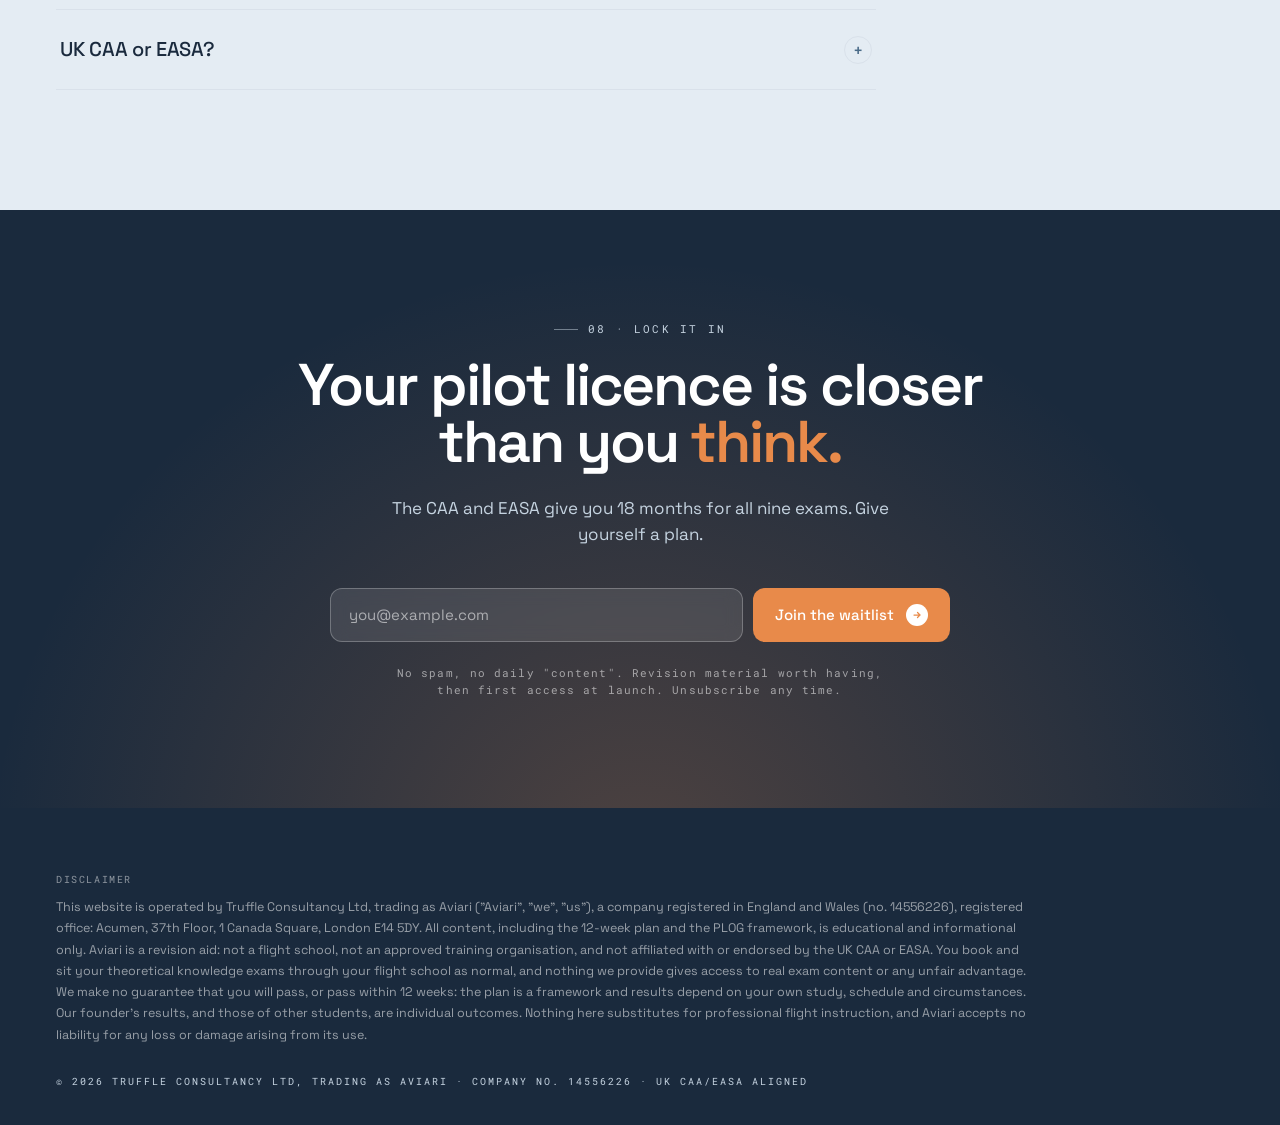
==== commit 535be4d4: "Post the waitlist form to next.aviari.co, not Google's raw hostname The signup POST and the counter " ====
--- a/waitlist/index.html
+++ b/waitlist/index.html
@@ -1189,7 +1189,7 @@
     });
   }
   renderCount(null);
-  fetch('https://web--aviari-prod.europe-west4.hosted.app/api/waitlist/count')
+  fetch('https://next.aviari.co/api/waitlist/count')
     .then(res => res.ok ? res.json() : null)
     .then(data => { if (data) renderCount(data.count); })
     .catch(() => {});
@@ -1201,7 +1201,7 @@
   // endpoint). Keep the success state. It's the reward.
   // ------------------------------------------------------------------
   async function submitWaitlist(data) {
-    const res = await fetch('https://web--aviari-prod.europe-west4.hosted.app/api/waitlist', {
+    const res = await fetch('https://next.aviari.co/api/waitlist', {
       method: 'POST',
       headers: { 'Content-Type': 'application/json' },
       body: JSON.stringify({ email: data.email, website: data.website || '' }),
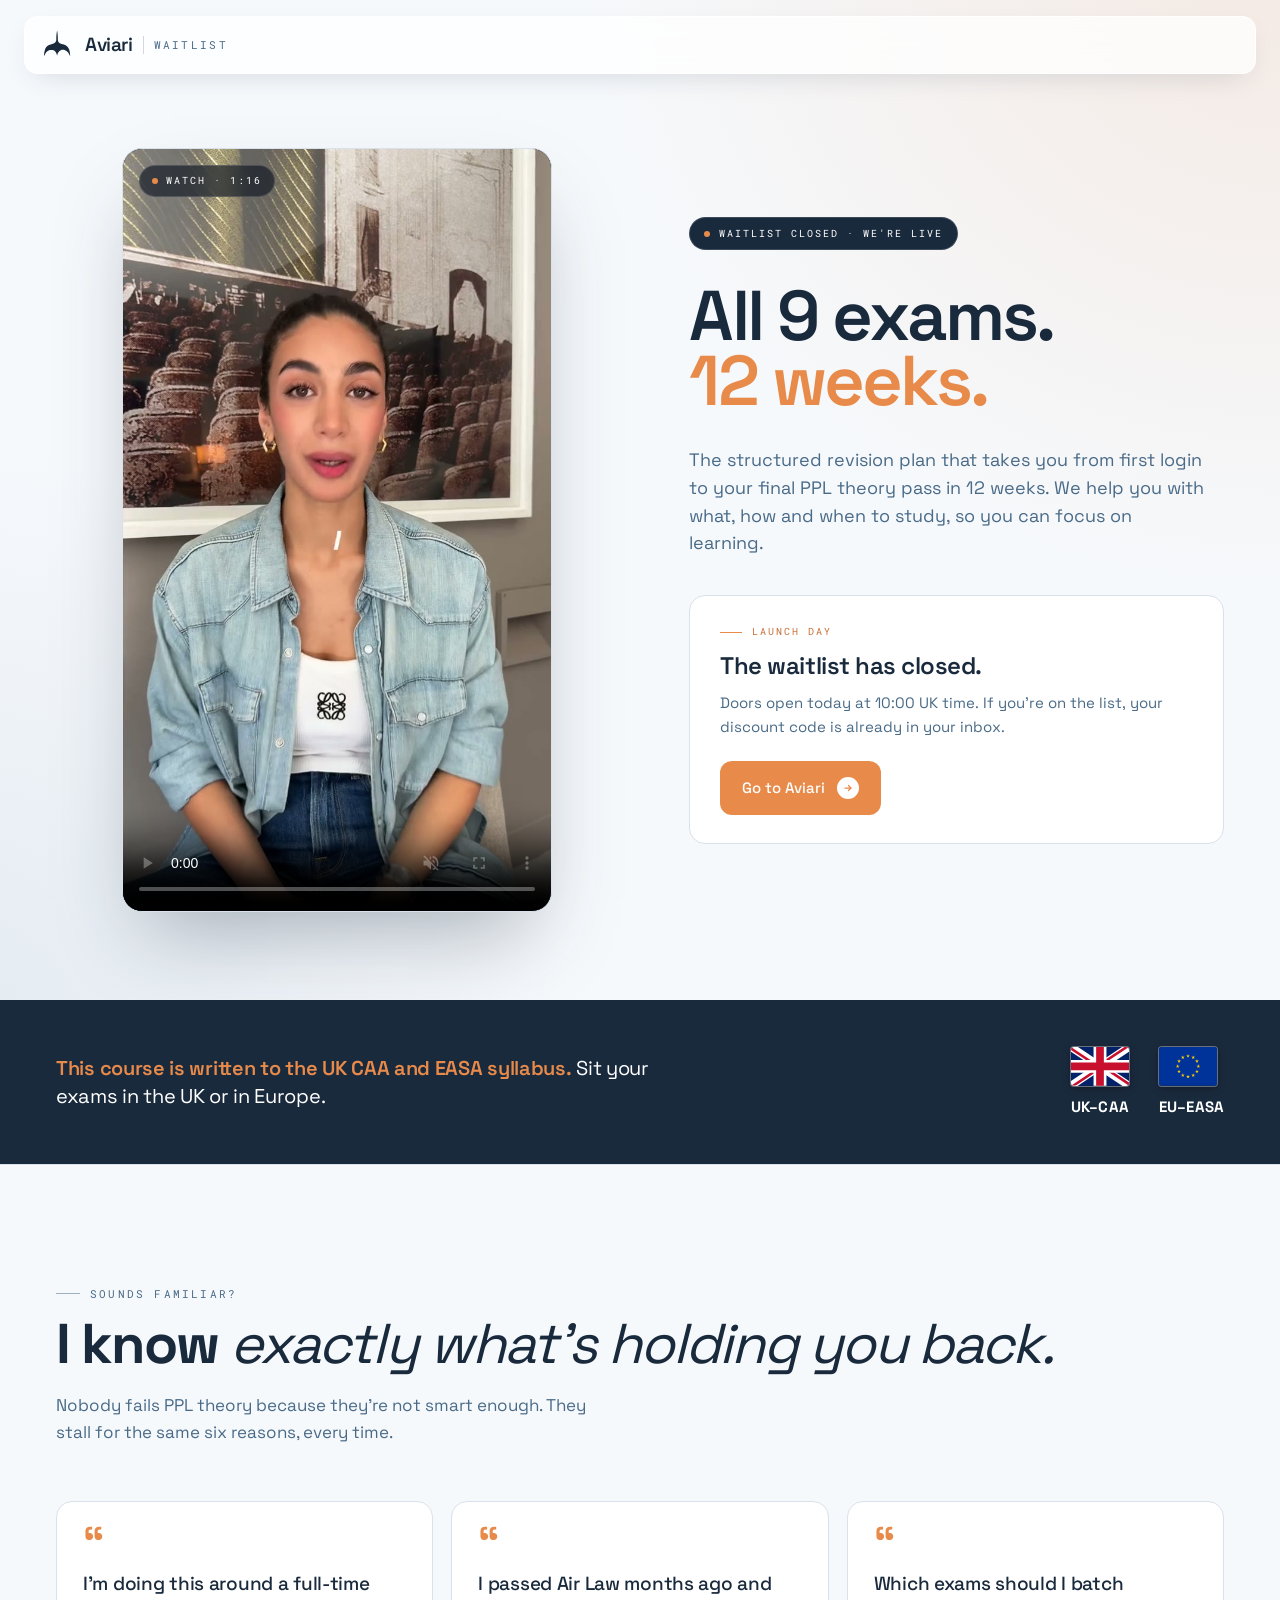
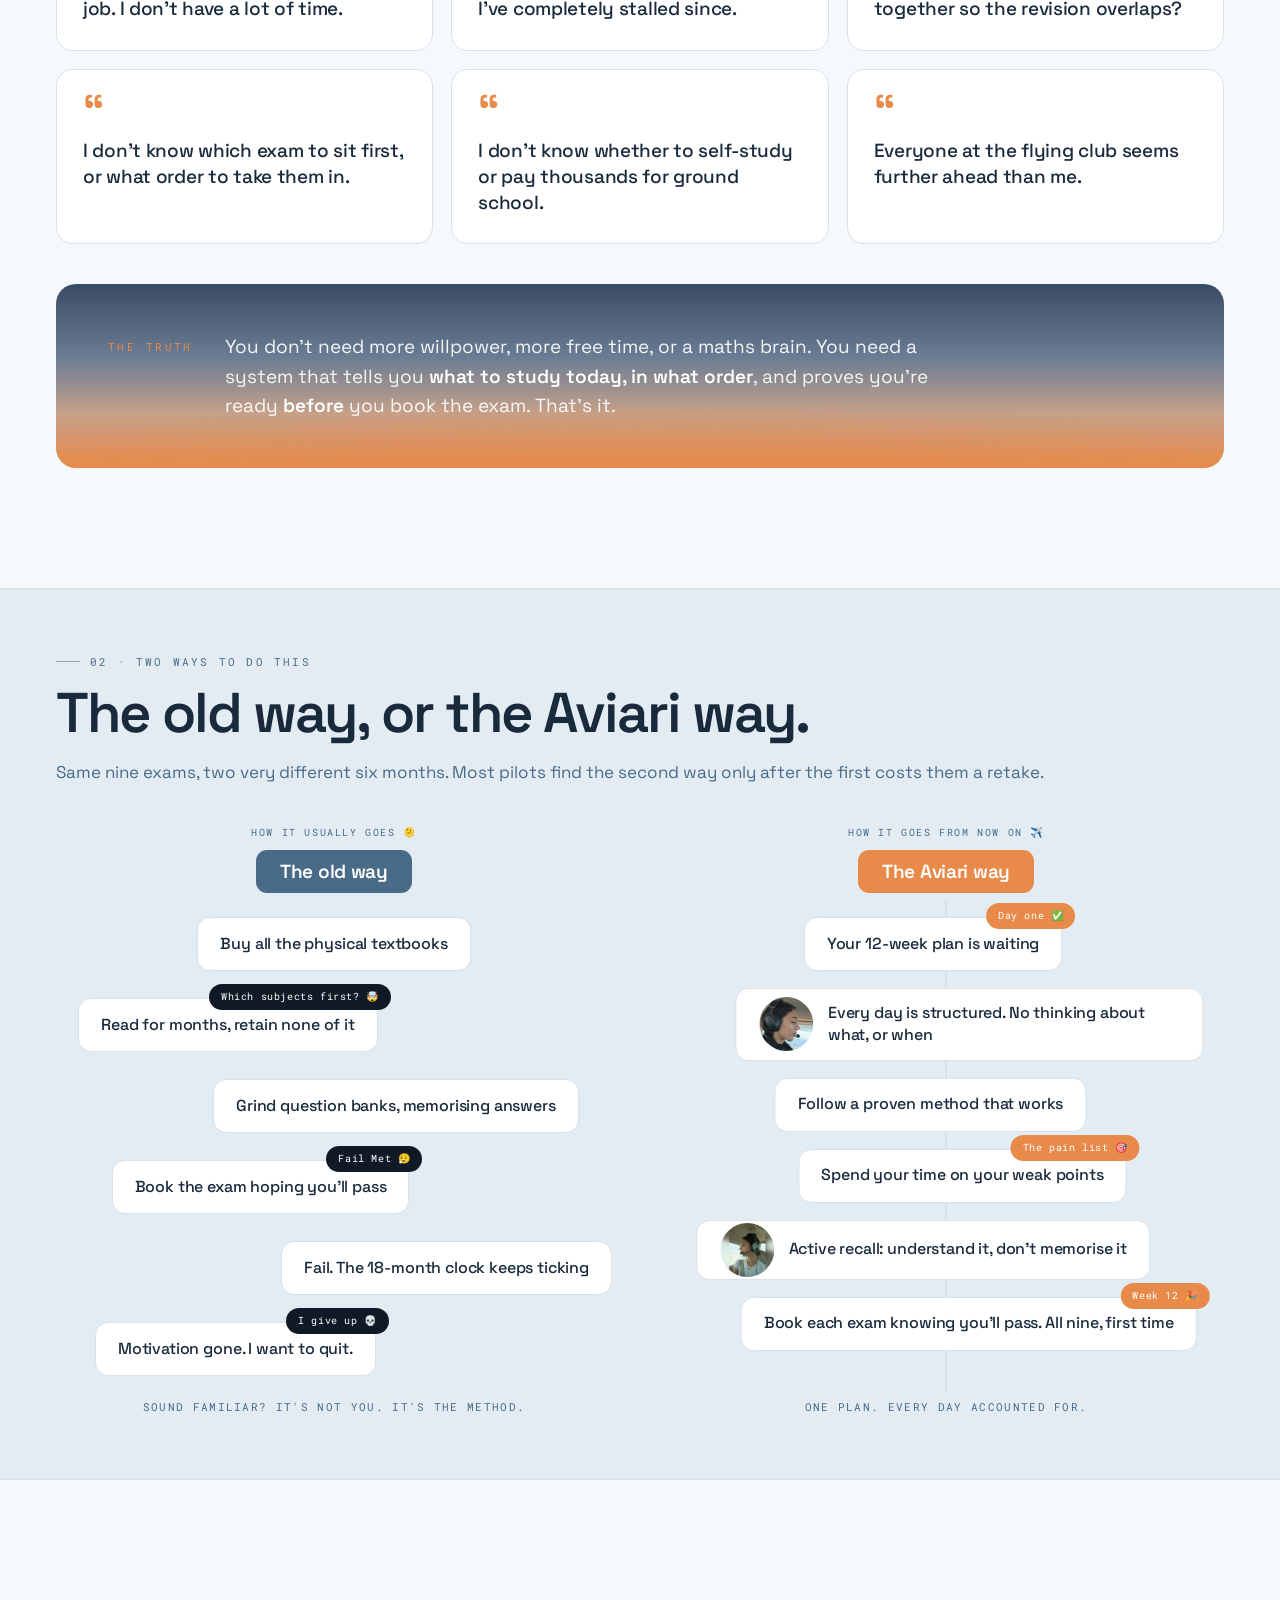
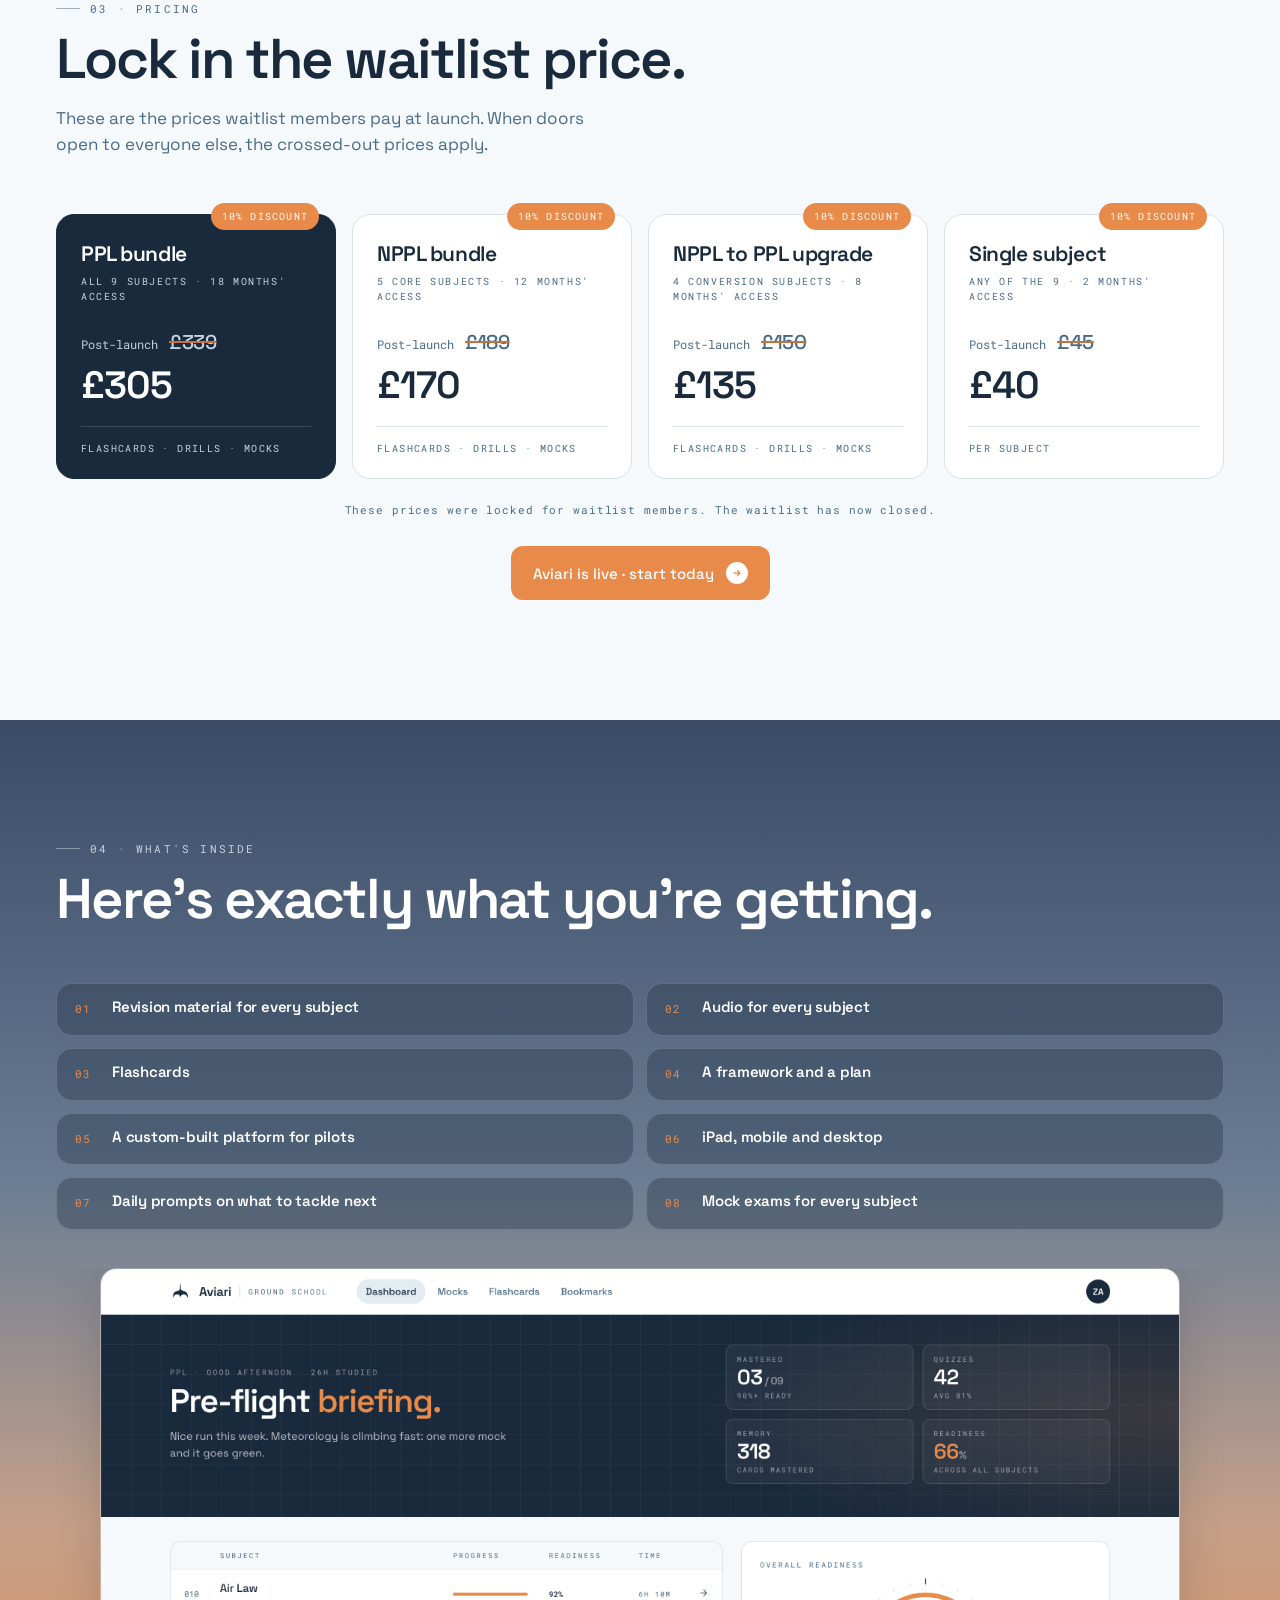
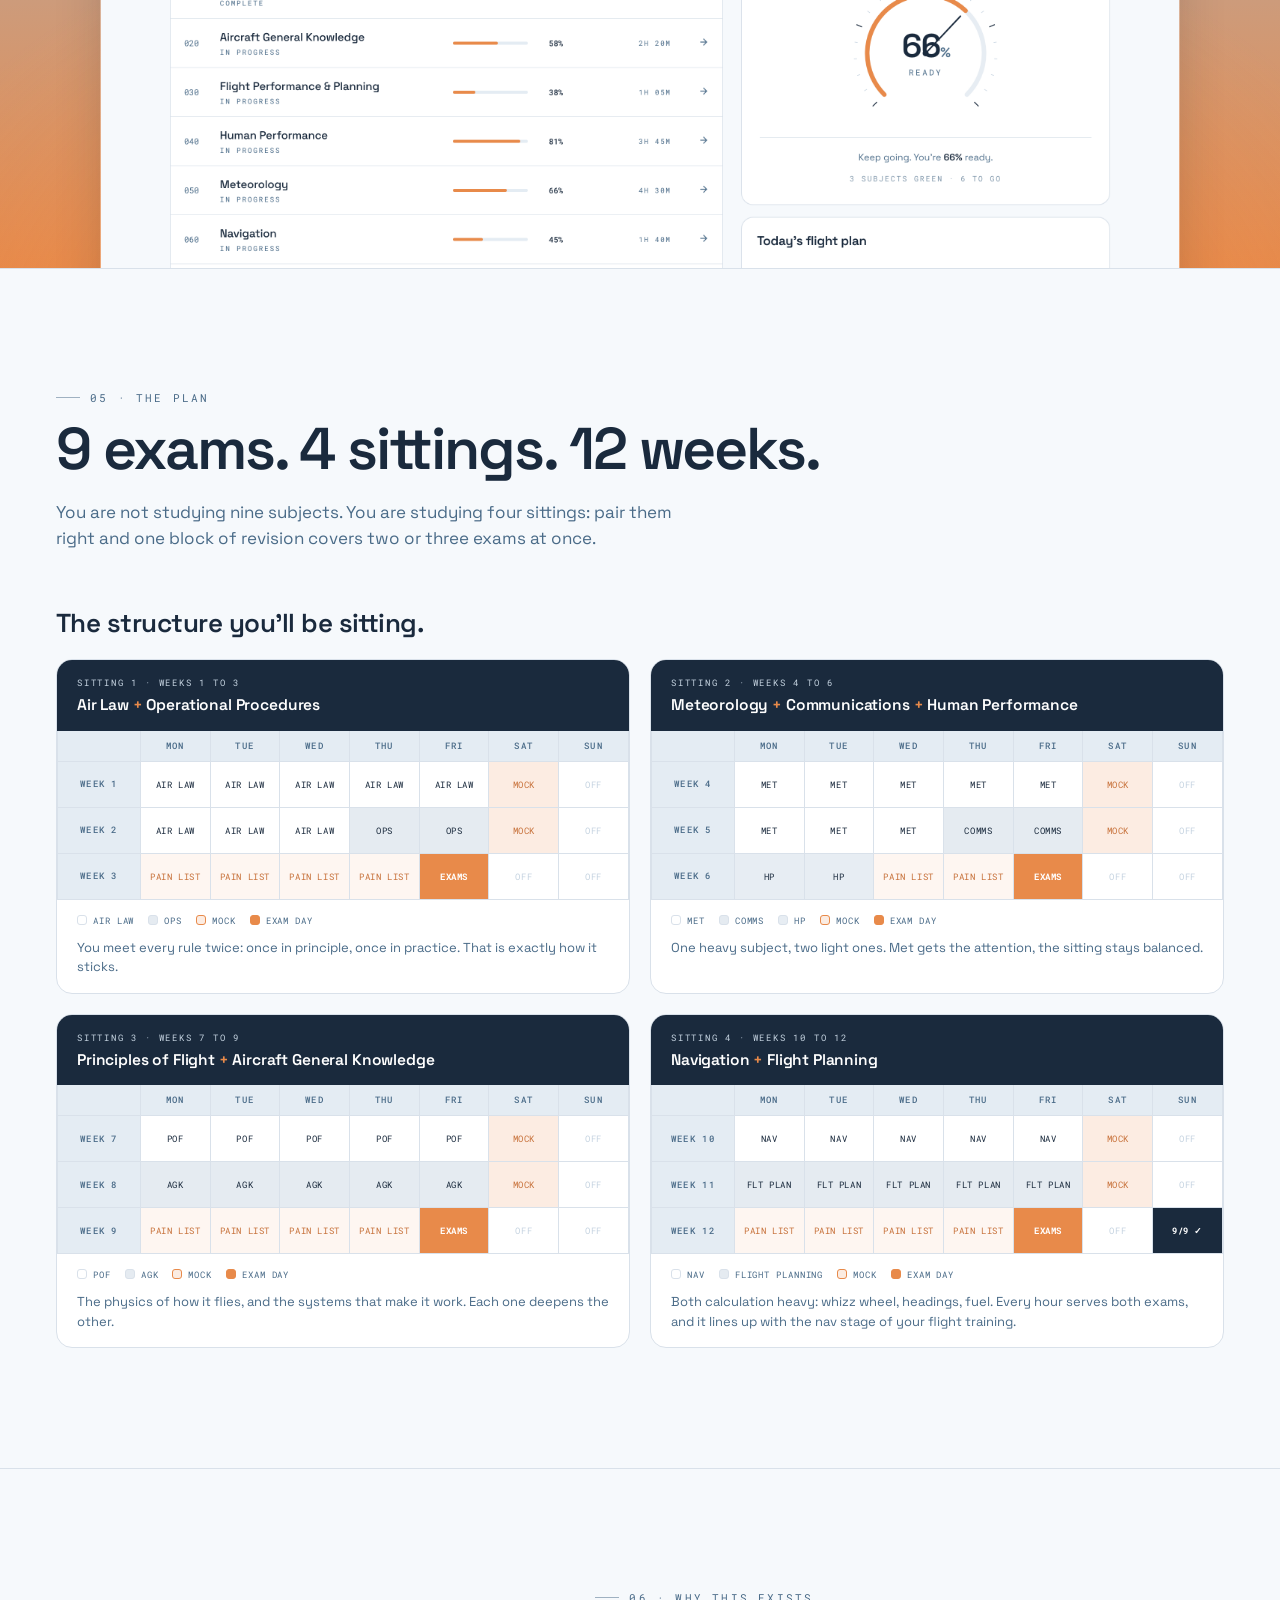
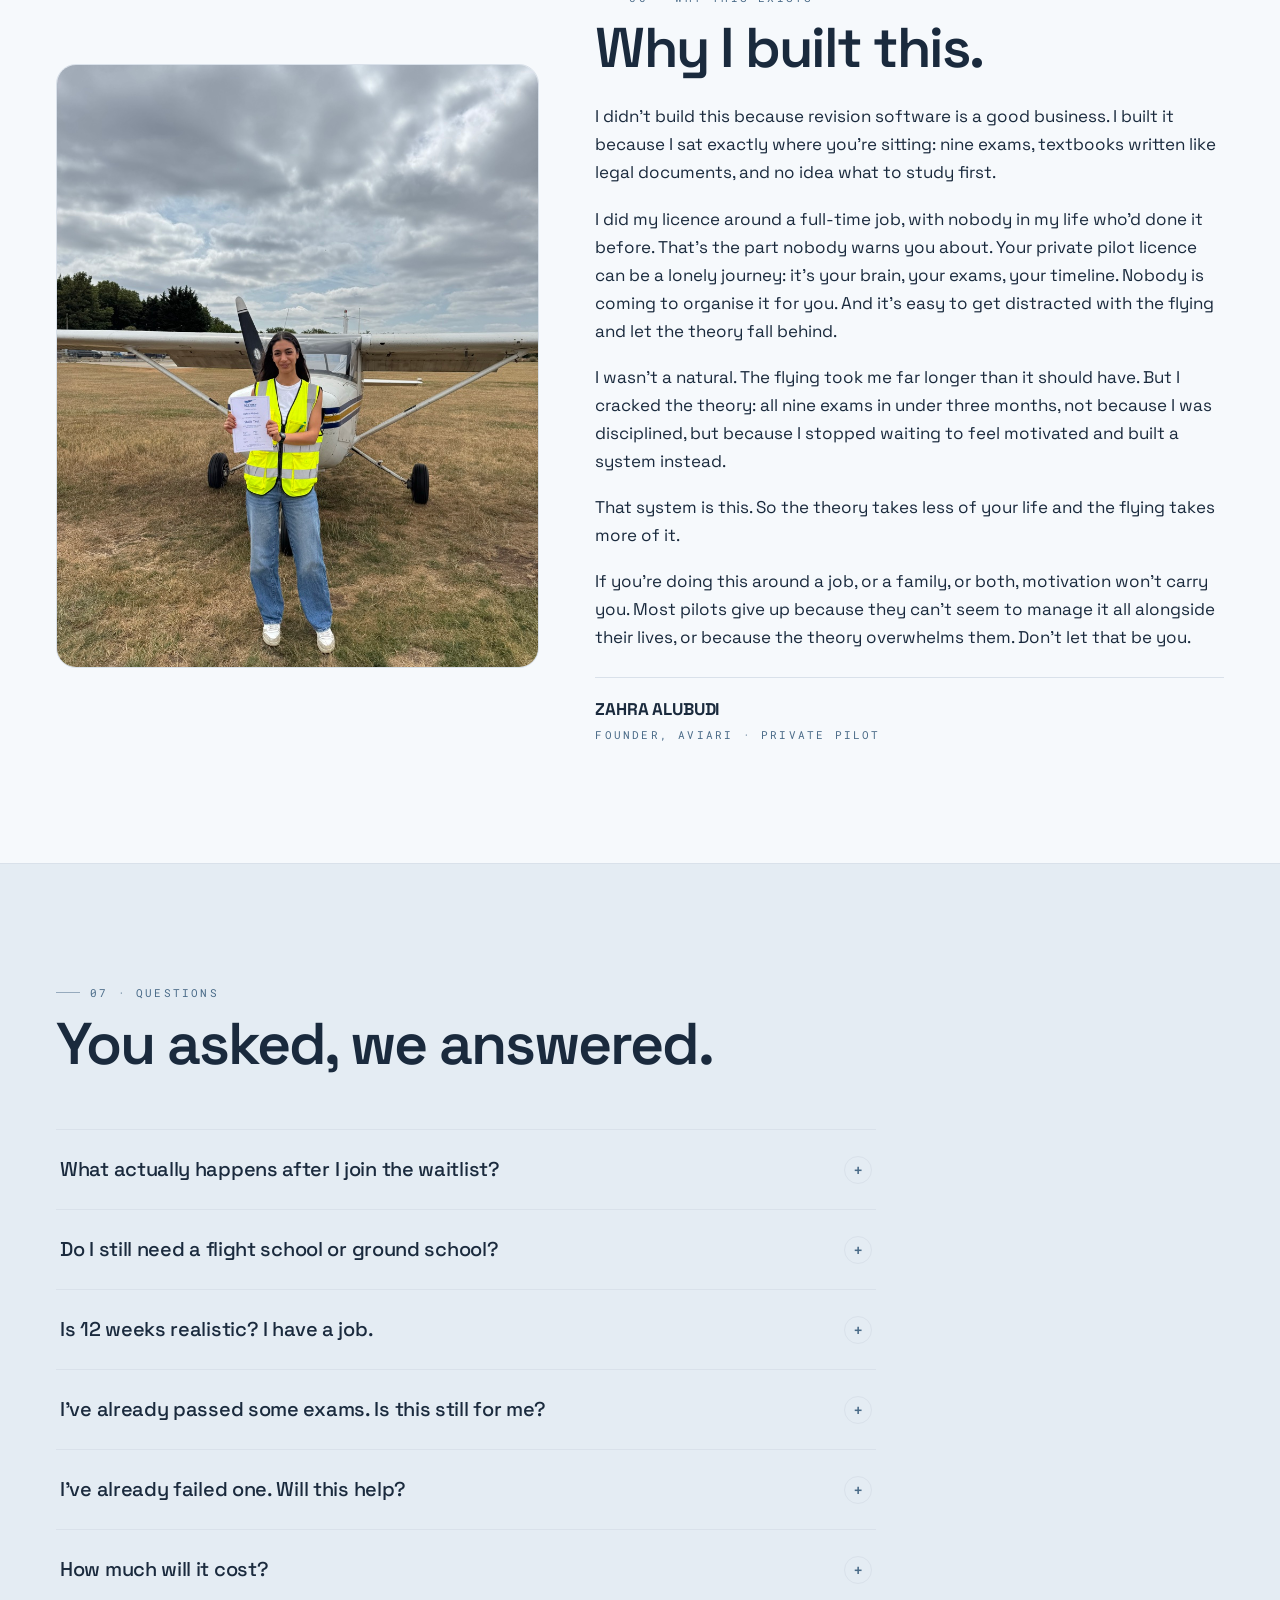
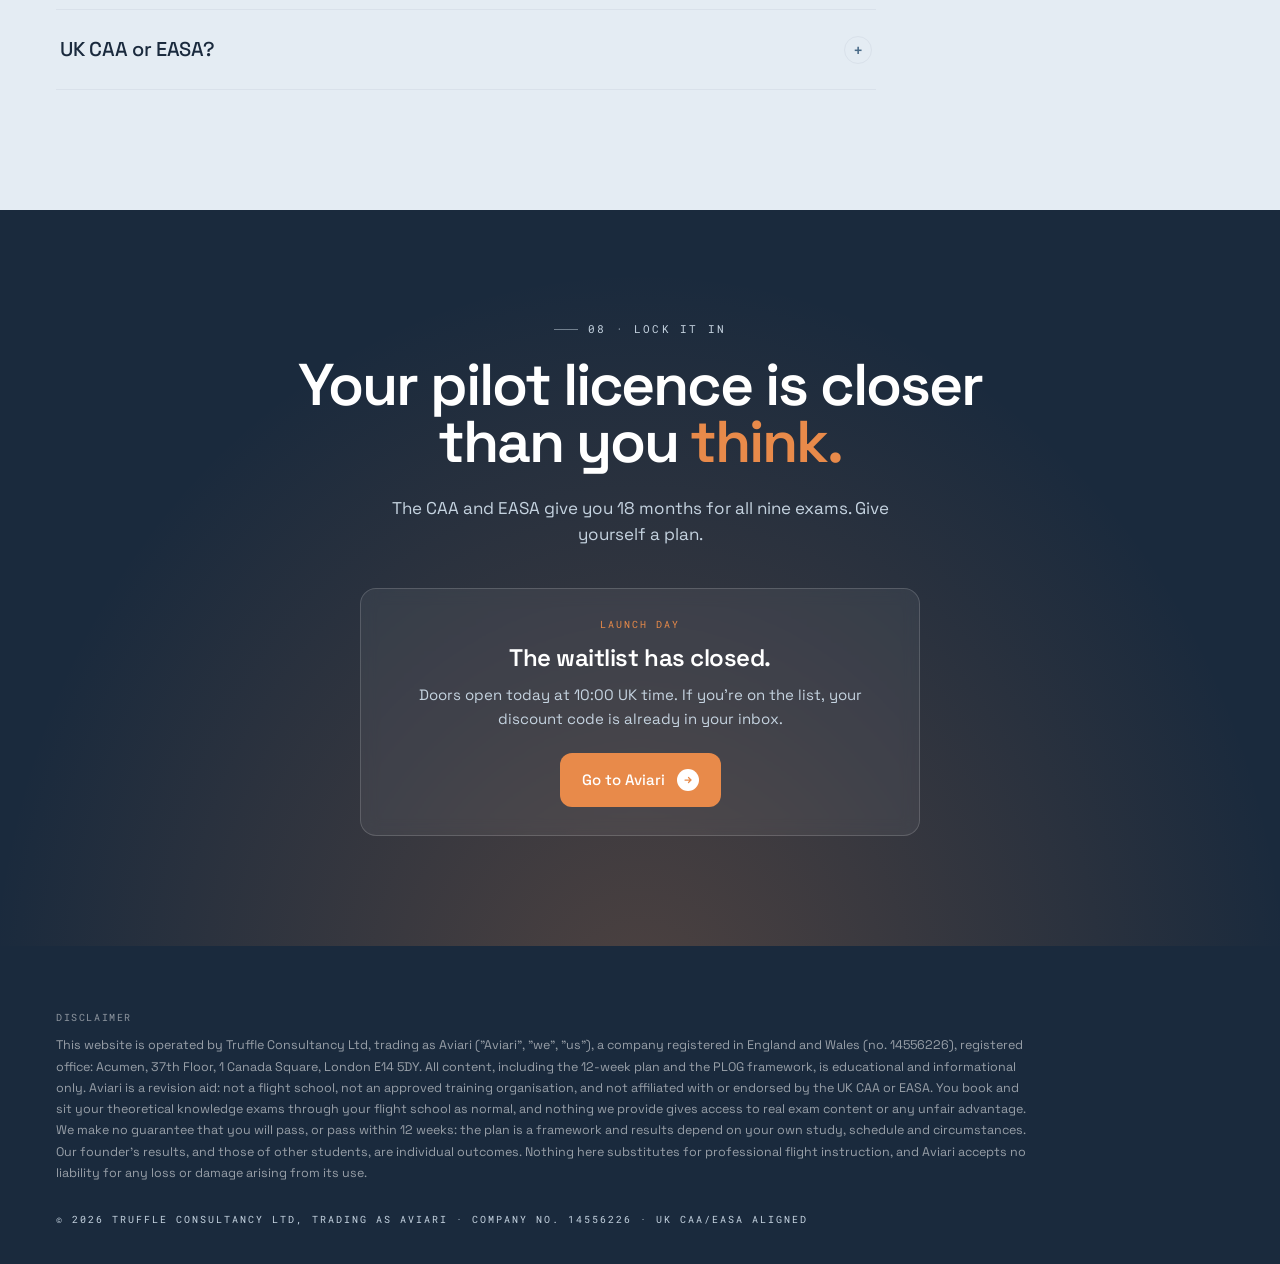
==== commit 8a9d3a5f: "Close the waitlist: swap both signup forms for a launch-day closed card Co-Authored-By: Claude Fable" ====
--- a/waitlist/index.html
+++ b/waitlist/index.html
@@ -655,6 +655,35 @@
     color: var(--flare); font-weight: 600; margin-right: 8px;
   }
 
+  /* ---------------- Waitlist closed ---------------- */
+  /* Stands where the signup form stood. Light card in the hero; the final
+     CTA re-skins it dark via the .cta-wl overrides below. */
+  .wl-closed {
+    margin-top: 38px; max-width: 560px;
+    background: white; border: 1px solid var(--line); border-radius: 16px;
+    padding: 28px 30px; box-shadow: var(--e2);
+  }
+  .wl-closed .cl-tag {
+    font-family: var(--f-mono); font-size: 10px; letter-spacing: 0.2em; text-transform: uppercase;
+    color: var(--flare-deep); display: flex; align-items: center; gap: 10px;
+  }
+  .wl-closed .cl-tag::before { content:''; width: 22px; height: 1px; background: var(--flare); }
+  .wl-closed h3 {
+    font-family: var(--f-display); font-size: 24px; font-weight: 600;
+    letter-spacing: -0.02em; margin: 12px 0 0; color: var(--deep);
+  }
+  .wl-closed p { margin: 10px 0 0; color: var(--dusty); font-size: 15px; line-height: 1.6; }
+  .wl-closed .btn { margin-top: 22px; }
+  .cta-wl .wl-closed {
+    margin: 40px auto 0; text-align: center;
+    background: rgba(255,255,255,0.06); border-color: rgba(255,255,255,0.16);
+    -webkit-backdrop-filter: blur(8px); backdrop-filter: blur(8px); box-shadow: none;
+  }
+  .cta-wl .wl-closed .cl-tag { justify-content: center; color: var(--flare); }
+  .cta-wl .wl-closed .cl-tag::before { display: none; }
+  .cta-wl .wl-closed h3 { color: white; }
+  .cta-wl .wl-closed p { color: var(--mist); }
+
   .sec-num { display: flex; align-items: center; gap: 10px; }
 
   @media (max-width: 980px) {
@@ -737,7 +766,7 @@
 <section class="hero-w">
   <div class="wrap">
 
-    <div class="crumb crumb-m"><i></i>Waitlist is now open</div>
+    <div class="crumb crumb-m"><i></i>Waitlist closed · We're live</div>
 
     <!-- EDIT ME: drop your video file into the site folder (e.g. videos/hero.mp4)
          and update the <source> below. The poster image shows until it loads. -->
@@ -749,26 +778,23 @@
     </div>
 
     <div class="hero-copy">
-      <div class="crumb"><i></i>Waitlist is now open</div>
+      <div class="crumb"><i></i>Waitlist closed · We're live</div>
       <h1>
         All 9 exams.<br/>
         <span class="accent">12 weeks.</span>
       </h1>
       <p class="sub">The structured revision plan that takes you from first login to your final PPL theory pass in 12 weeks. We help you with what, how and when to study, so you can focus on learning.</p>
 
-      <form class="wl-form" data-wl>
-        <input type="text" name="website" tabindex="-1" autocomplete="off" style="position:absolute;width:1px;height:1px;padding:0;margin:-1px;overflow:hidden;clip:rect(0 0 0 0);white-space:nowrap;border:0;" aria-hidden="true"/>
-      <input type="email" name="email" placeholder="you@example.com" required aria-label="Email address"/>
-        <button type="submit" class="btn btn-flare btn-lg">
-          Join the waitlist
+      <div class="wl-closed">
+        <span class="cl-tag">Launch day</span>
+        <h3>The waitlist has closed.</h3>
+        <p>Doors open today at 10:00 UK time. If you're on the list, your discount code is already in your inbox.</p>
+        <a href="https://www.aviari.co" class="btn btn-flare btn-lg">Go to Aviari
           <span class="arr"><svg width="10" height="10" viewBox="0 0 20 20" fill="none" stroke="var(--flare)" stroke-width="2.5" stroke-linecap="round"><path d="M4 10h12M11 5l5 5-5 5"/></svg></span>
-        </button>
-        <span class="ok">✓ You're on the list. Keep an eye on your inbox.</span>
-      </form>
-
-      <p class="filter-line"><b>No payment today:</b> joining the waitlist only locks in your discounted price. There is nothing to pay now and no obligation to buy when doors open.</p>
-
-      <p class="count-line"><b data-count>–</b><span>pilots already on the list</span></p>
+        </a>
+      </div>
+
+      <p class="count-line"><b data-count>–</b><span>pilots joined the waitlist</span></p>
     </div>
 
   </div>
@@ -902,9 +928,9 @@
       </div>
     </div>
 
-    <p class="prices-note">Joining the waitlist locks in your price. There is no obligation to pay now.</p>
+    <p class="prices-note">These prices were locked for waitlist members. The waitlist has now closed.</p>
     <div class="prices-cta">
-      <a href="#join" class="btn btn-flare btn-lg">Join the waitlist to lock these prices
+      <a href="https://www.aviari.co" class="btn btn-flare btn-lg">Aviari is live · start today
         <span class="arr"><svg width="10" height="10" viewBox="0 0 20 20" fill="none" stroke="var(--flare)" stroke-width="2.5" stroke-linecap="round"><path d="M4 10h12M11 5l5 5-5 5"/></svg></span>
       </a>
     </div>
@@ -1129,19 +1155,16 @@
     <h2>Your pilot licence is closer<br/>than you <span class="accent">think.</span></h2>
     <p>The CAA and EASA give you 18 months for all nine exams. Give yourself a plan.</p>
 
-    <form class="wl-form" data-wl>
-      <input type="text" name="website" tabindex="-1" autocomplete="off" style="position:absolute;width:1px;height:1px;padding:0;margin:-1px;overflow:hidden;clip:rect(0 0 0 0);white-space:nowrap;border:0;" aria-hidden="true"/>
-      <input type="email" name="email" placeholder="you@example.com" required aria-label="Email address"/>
-      <button type="submit" class="btn btn-flare btn-lg">
-        Join the waitlist
+    <div class="wl-closed">
+      <span class="cl-tag">Launch day</span>
+      <h3>The waitlist has closed.</h3>
+      <p>Doors open today at 10:00 UK time. If you're on the list, your discount code is already in your inbox.</p>
+      <a href="https://www.aviari.co" class="btn btn-flare btn-lg">Go to Aviari
         <span class="arr"><svg width="10" height="10" viewBox="0 0 20 20" fill="none" stroke="var(--flare)" stroke-width="2.5" stroke-linecap="round"><path d="M4 10h12M11 5l5 5-5 5"/></svg></span>
-      </button>
-      <span class="ok">✓ You're on the list. Keep an eye on your inbox.</span>
-    </form>
-
-    <p class="count-line"><b data-count>–</b><span>pilots already on the list</span></p>
-
-    <p class="small">No spam, no daily "content". Revision material worth having, then first access at launch. Unsubscribe any time.</p>
+      </a>
+    </div>
+
+    <p class="count-line"><b data-count>–</b><span>pilots joined the waitlist</span></p>
   </div>
 </section>
 
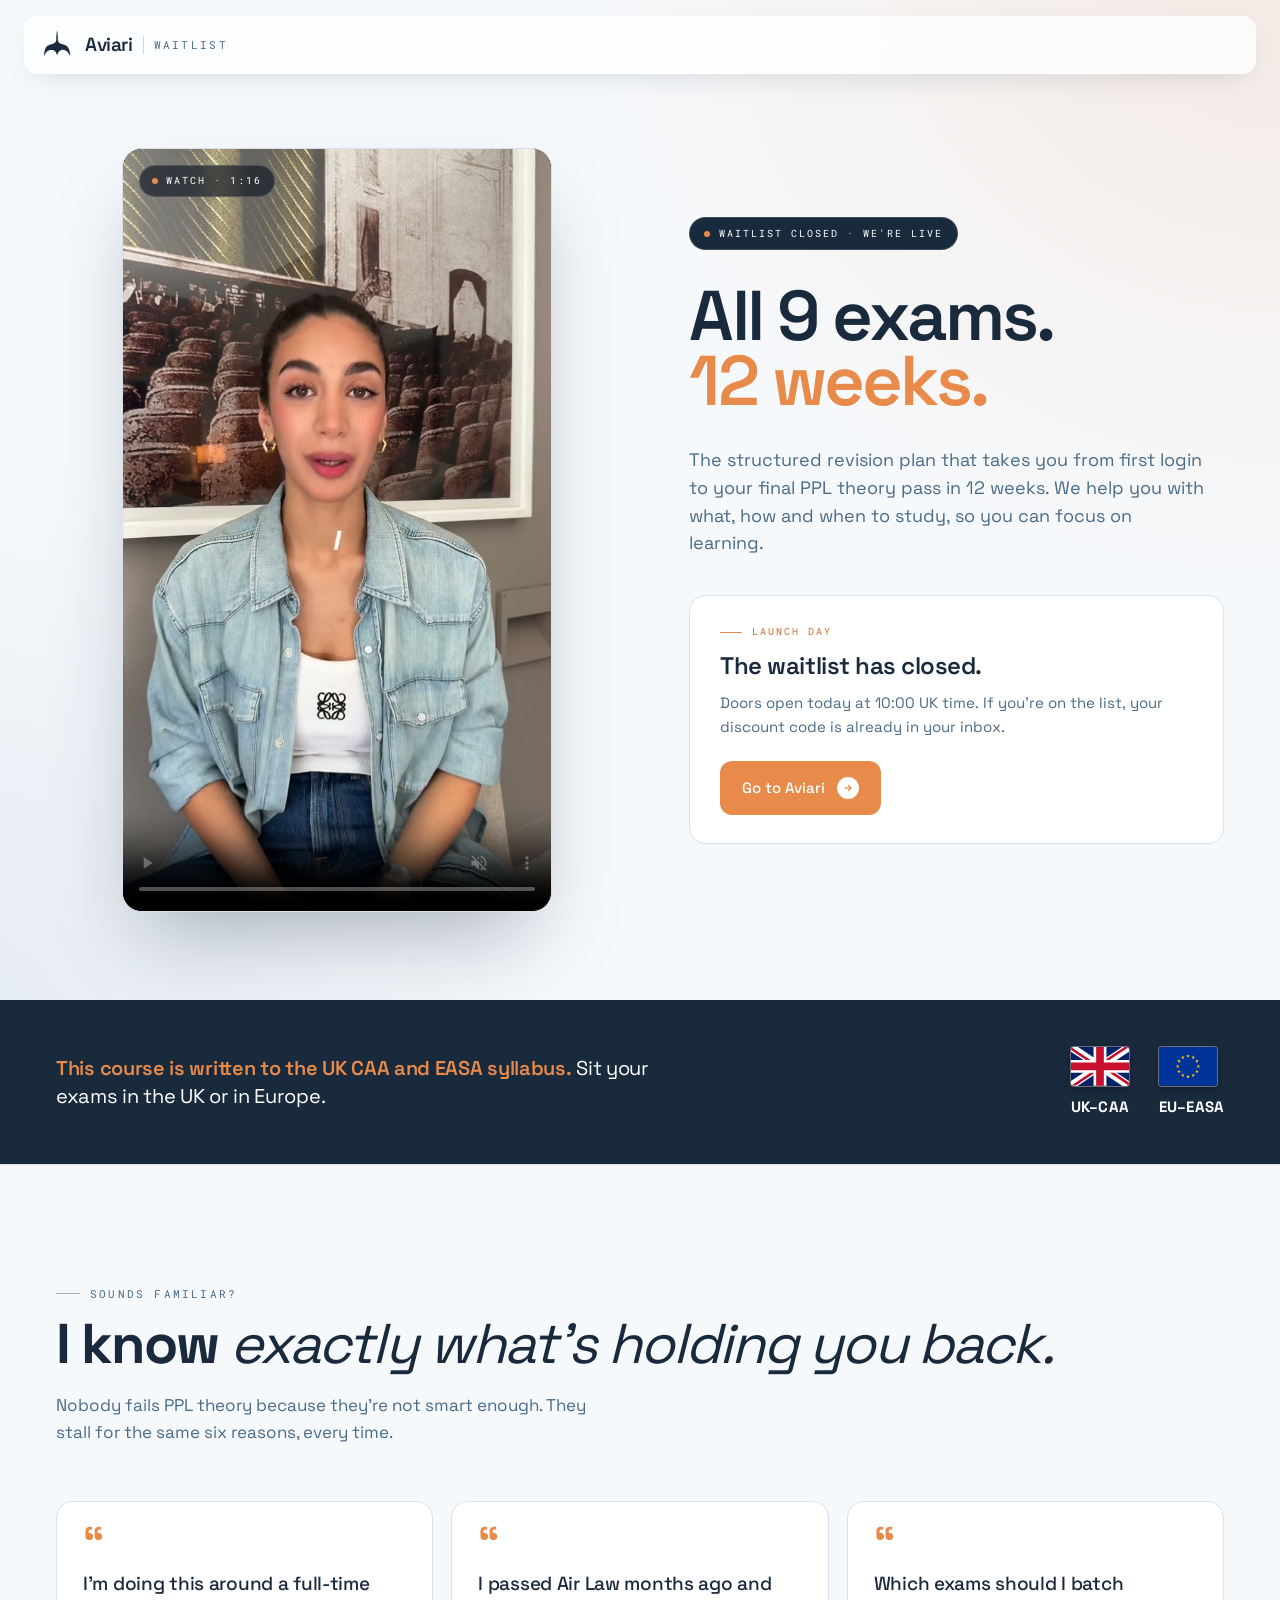
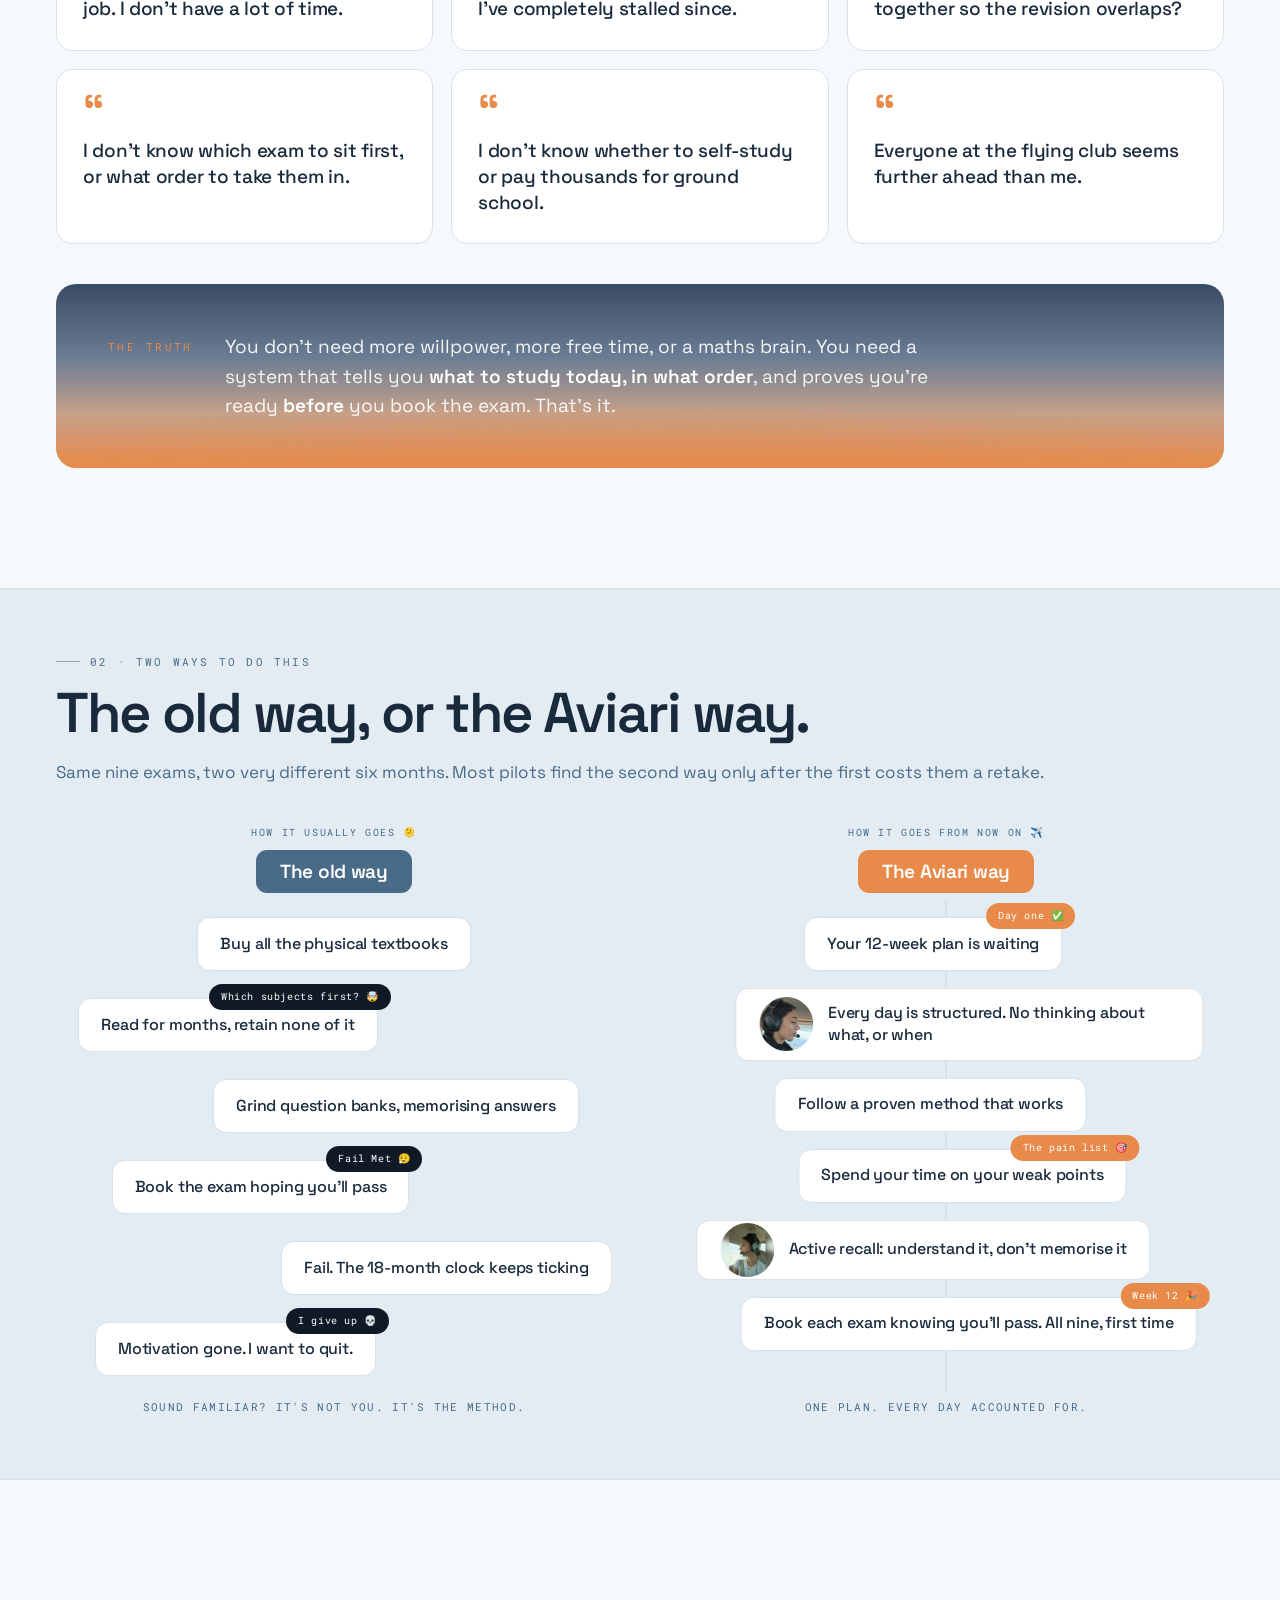
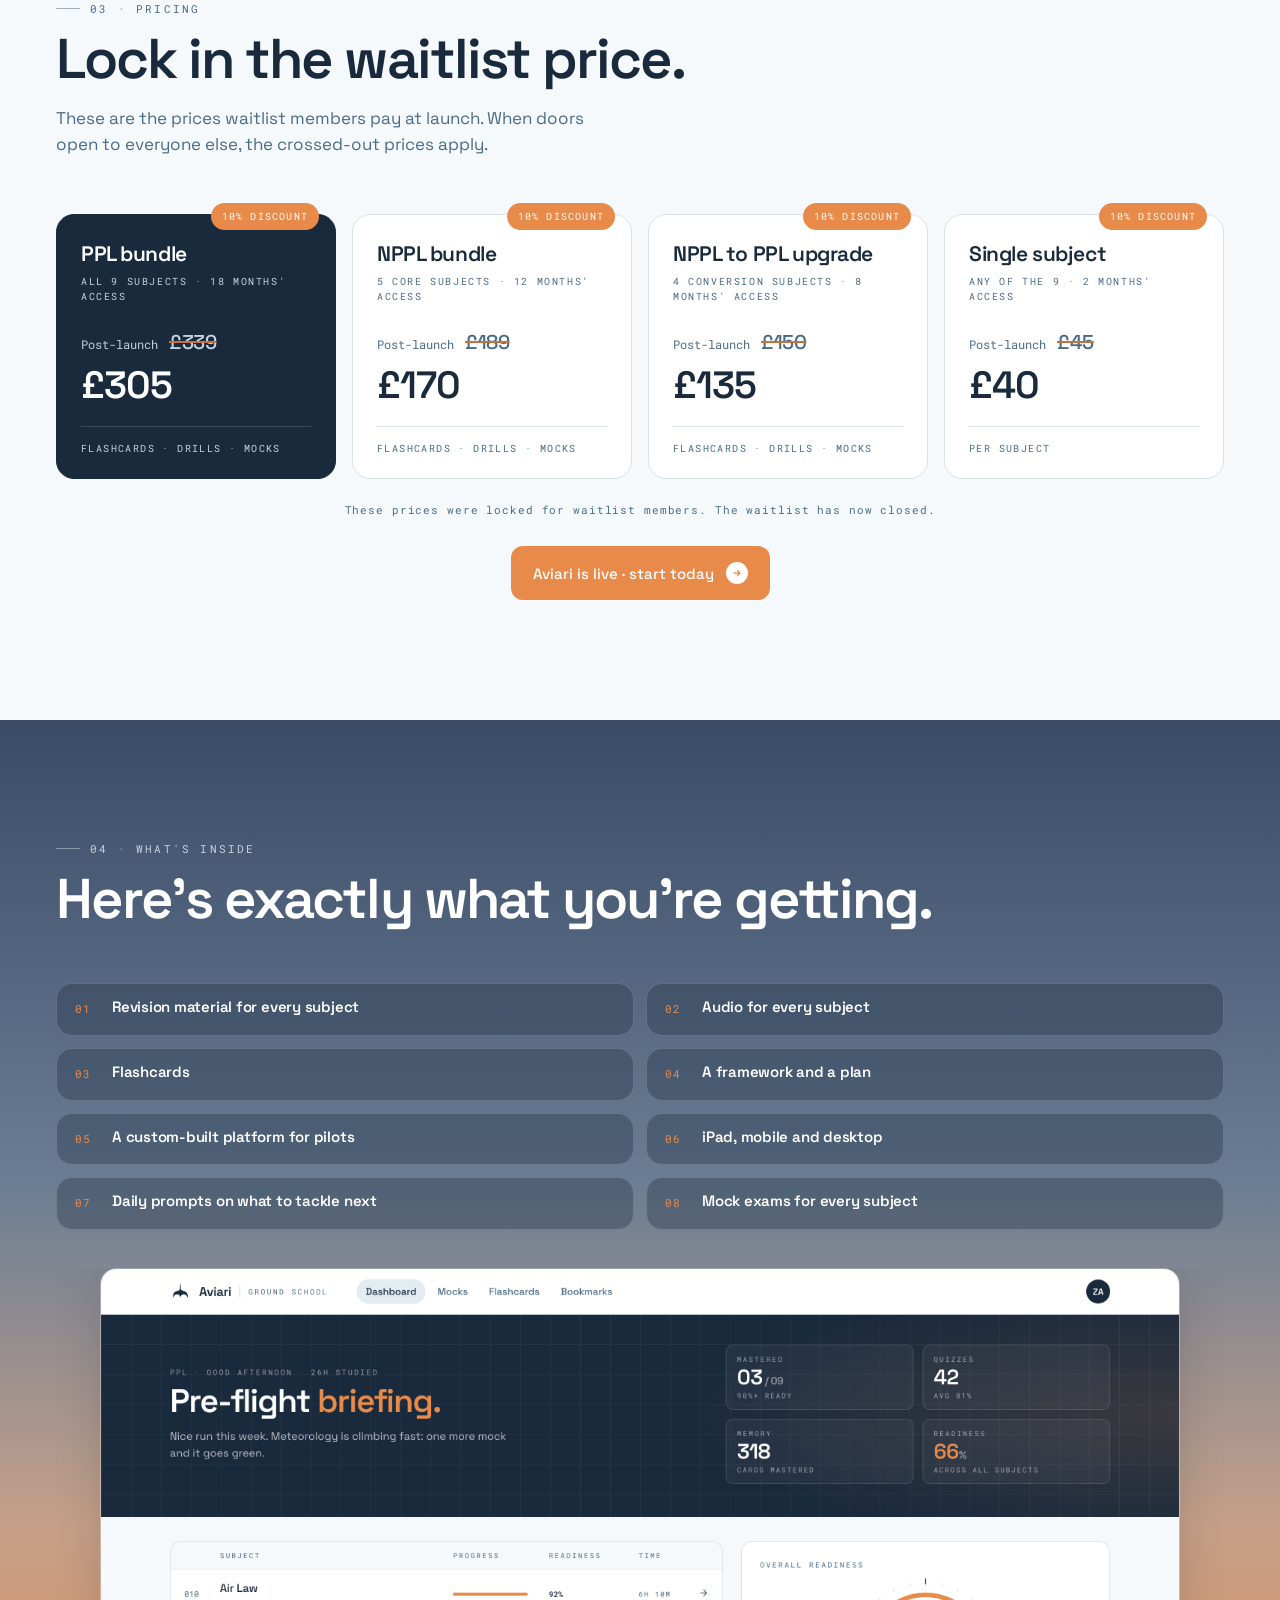
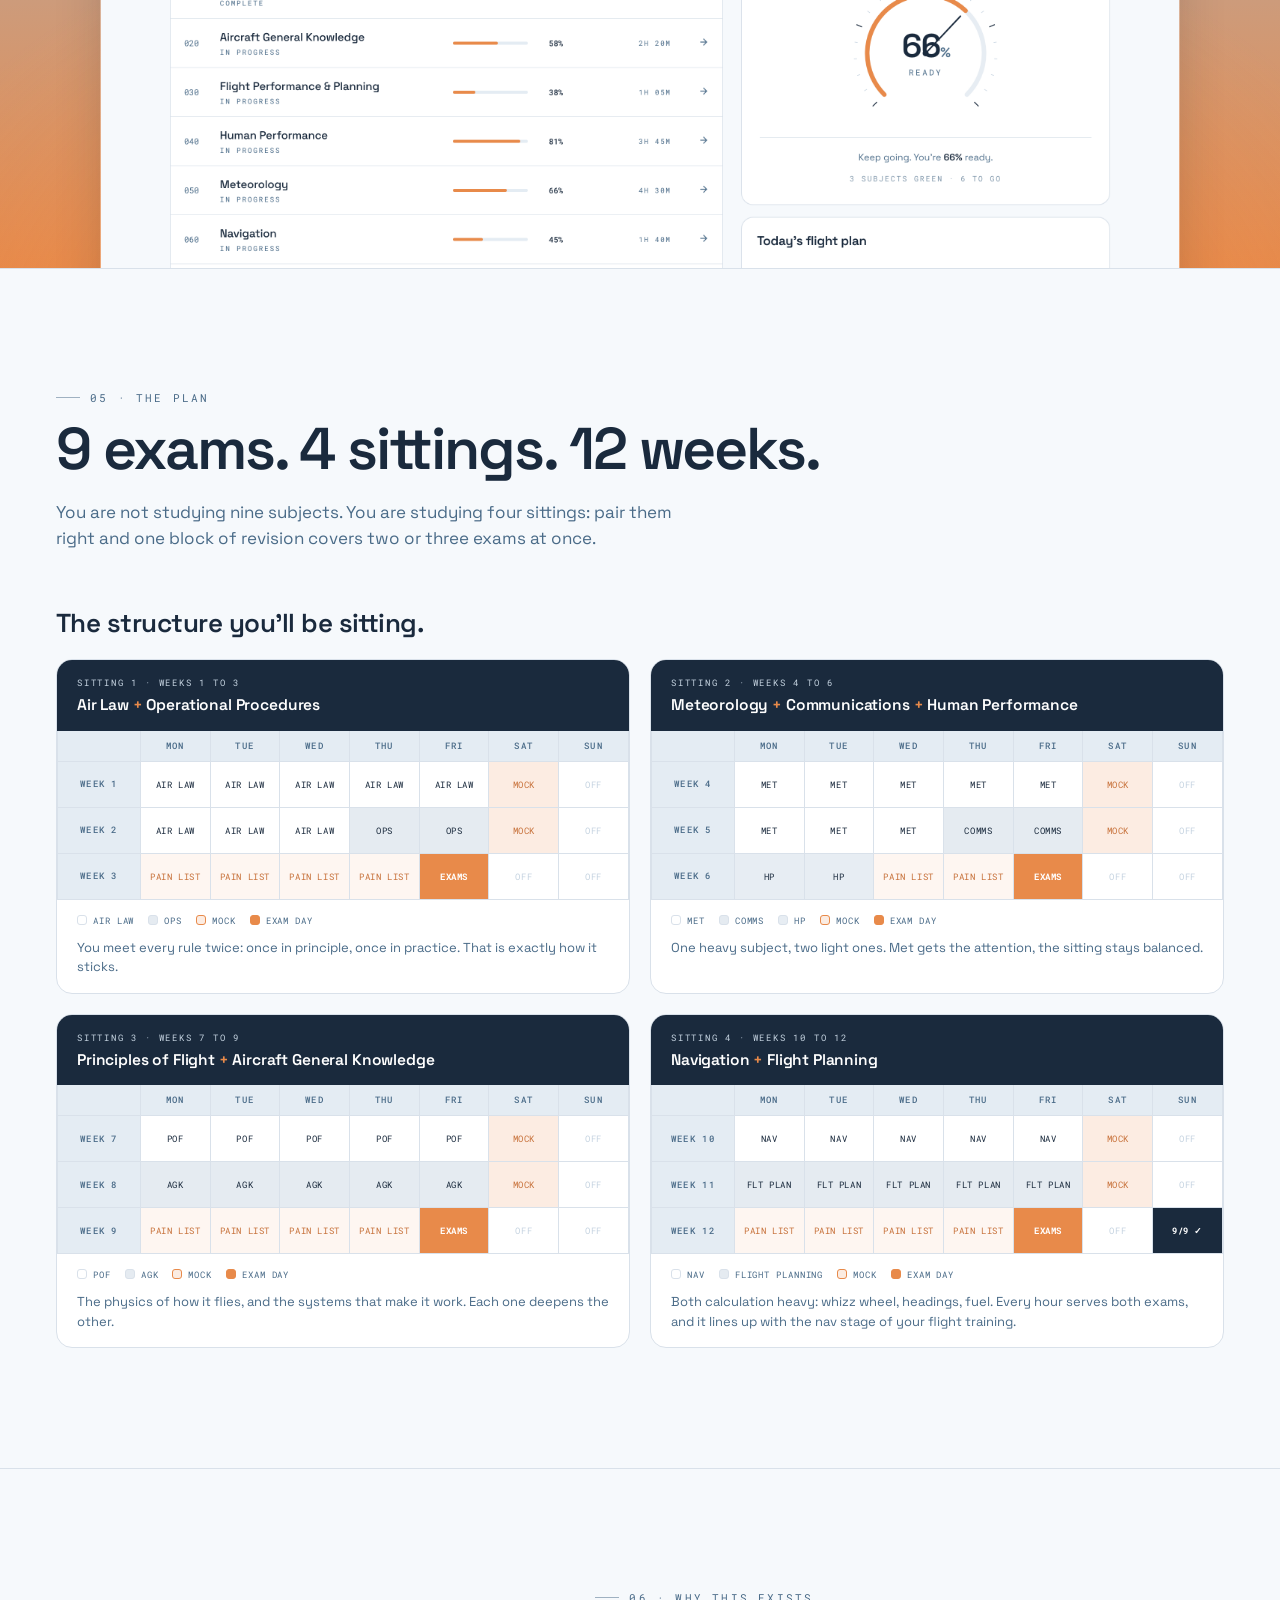
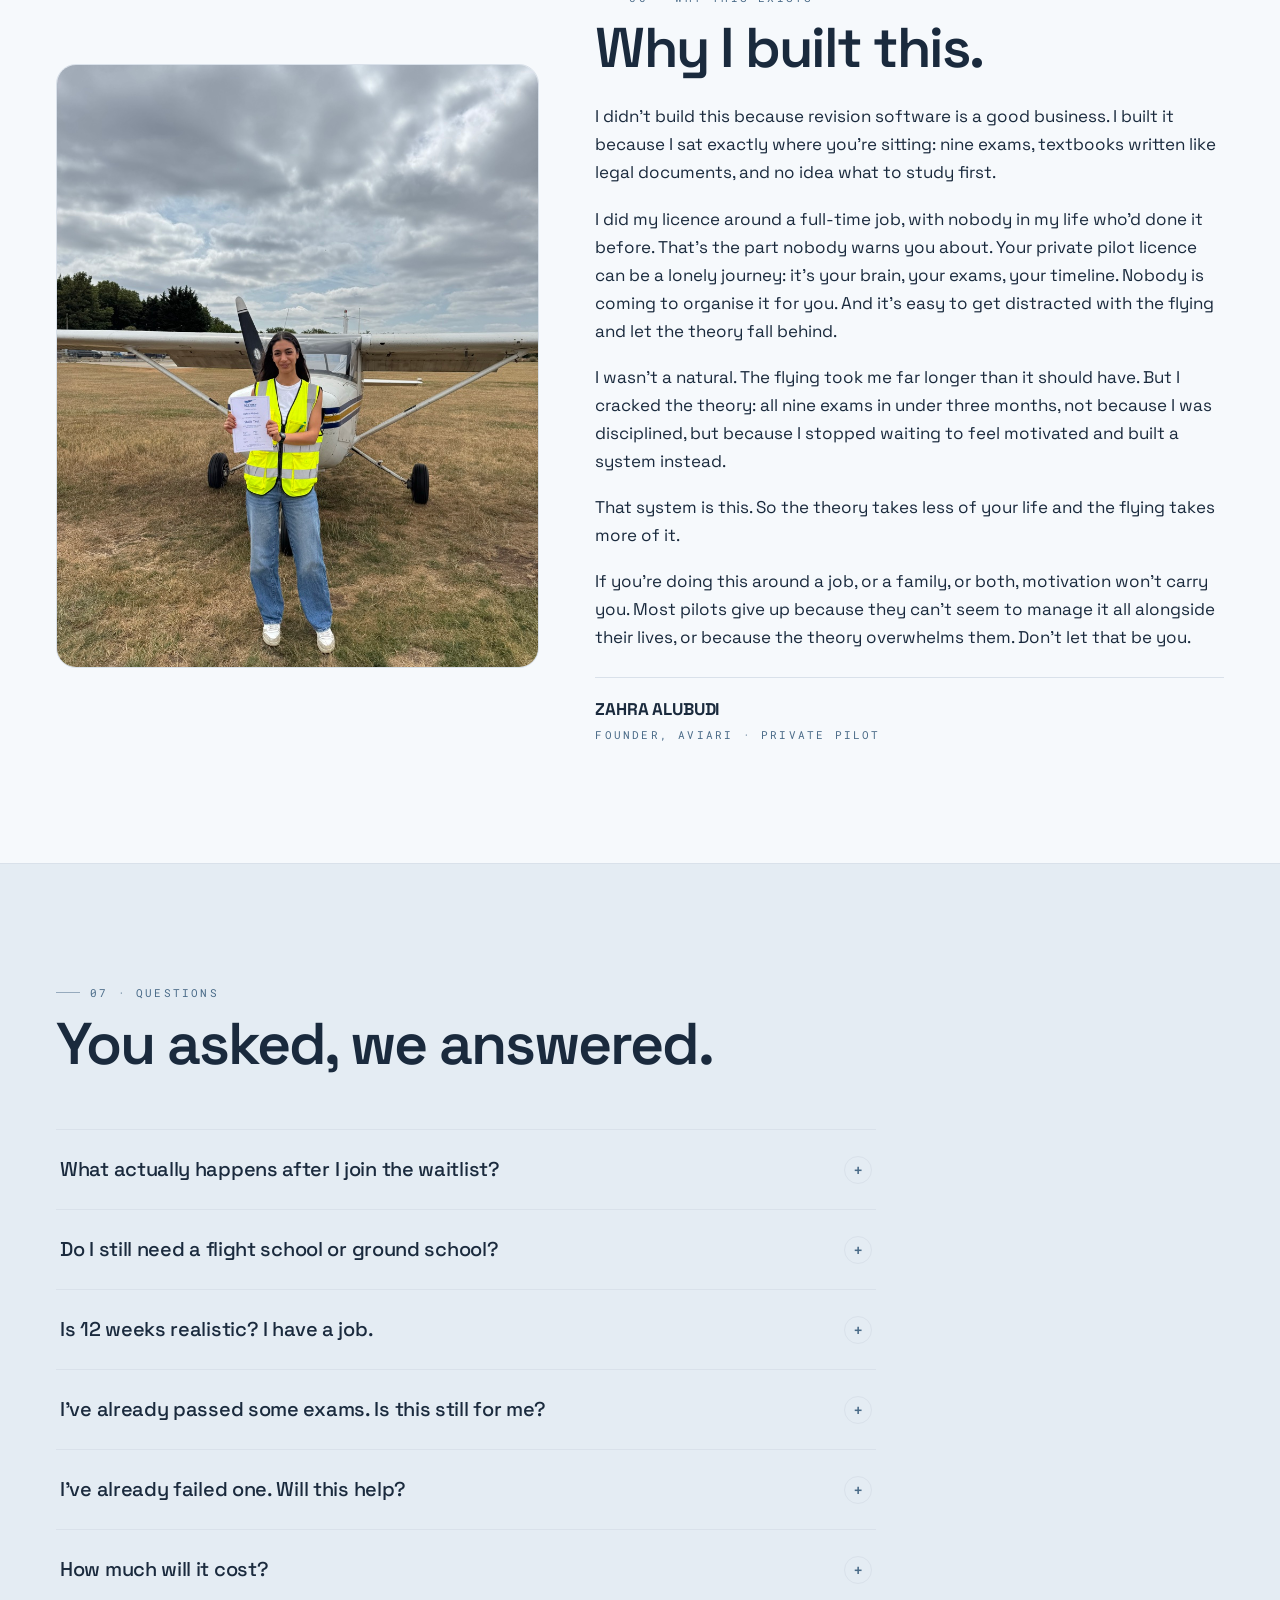
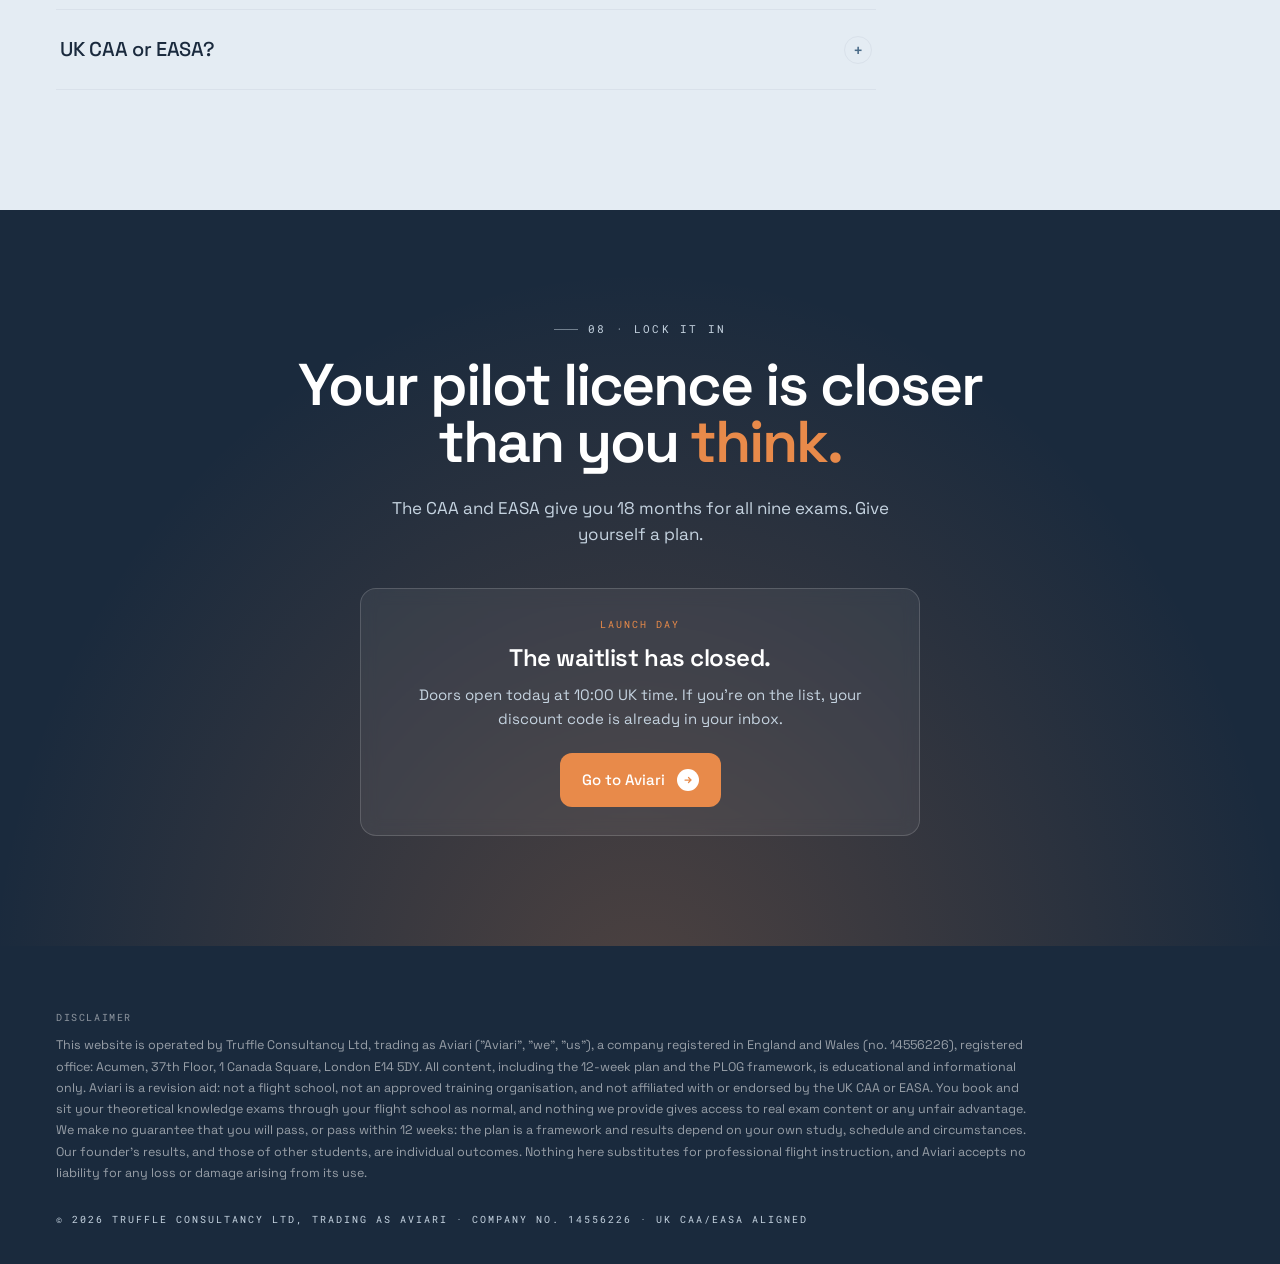
==== commit 3544c4d3: "Point the closed-state links at the apex: www.aviari.co has no DNS record Co-Authored-By: Claude Fab" ====
--- a/waitlist/index.html
+++ b/waitlist/index.html
@@ -656,6 +656,11 @@
   }
 
   /* ---------------- Waitlist closed ---------------- */
+  /* Both the open and the closed state ship in this page; script at the
+     bottom flips [data-open-only]/[data-closed-only] at the cutoff time.
+     The !important is required: .wl-form is display:flex, which would
+     otherwise beat the hidden attribute. */
+  [hidden] { display: none !important; }
   /* Stands where the signup form stood. Light card in the hero; the final
      CTA re-skins it dark via the .cta-wl overrides below. */
   .wl-closed {
@@ -766,7 +771,7 @@
 <section class="hero-w">
   <div class="wrap">
 
-    <div class="crumb crumb-m"><i></i>Waitlist closed · We're live</div>
+    <div class="crumb crumb-m"><i></i><span data-open-only>Waitlist is now open</span><span data-closed-only hidden>Waitlist closed · We're live</span></div>
 
     <!-- EDIT ME: drop your video file into the site folder (e.g. videos/hero.mp4)
          and update the <source> below. The poster image shows until it loads. -->
@@ -778,23 +783,35 @@
     </div>
 
     <div class="hero-copy">
-      <div class="crumb"><i></i>Waitlist closed · We're live</div>
+      <div class="crumb"><i></i><span data-open-only>Waitlist is now open</span><span data-closed-only hidden>Waitlist closed · We're live</span></div>
       <h1>
         All 9 exams.<br/>
         <span class="accent">12 weeks.</span>
       </h1>
       <p class="sub">The structured revision plan that takes you from first login to your final PPL theory pass in 12 weeks. We help you with what, how and when to study, so you can focus on learning.</p>
 
-      <div class="wl-closed">
+      <form class="wl-form" data-wl data-open-only>
+        <input type="text" name="website" tabindex="-1" autocomplete="off" style="position:absolute;width:1px;height:1px;padding:0;margin:-1px;overflow:hidden;clip:rect(0 0 0 0);white-space:nowrap;border:0;" aria-hidden="true"/>
+      <input type="email" name="email" placeholder="you@example.com" required aria-label="Email address"/>
+        <button type="submit" class="btn btn-flare btn-lg">
+          Join the waitlist
+          <span class="arr"><svg width="10" height="10" viewBox="0 0 20 20" fill="none" stroke="var(--flare)" stroke-width="2.5" stroke-linecap="round"><path d="M4 10h12M11 5l5 5-5 5"/></svg></span>
+        </button>
+        <span class="ok">✓ You're on the list. Keep an eye on your inbox.</span>
+      </form>
+
+      <p class="filter-line" data-open-only><b>No payment today:</b> joining the waitlist only locks in your discounted price. There is nothing to pay now and no obligation to buy when doors open.</p>
+
+      <div class="wl-closed" data-closed-only hidden>
         <span class="cl-tag">Launch day</span>
         <h3>The waitlist has closed.</h3>
         <p>Doors open today at 10:00 UK time. If you're on the list, your discount code is already in your inbox.</p>
-        <a href="https://www.aviari.co" class="btn btn-flare btn-lg">Go to Aviari
+        <a href="https://aviari.co" class="btn btn-flare btn-lg">Go to Aviari
           <span class="arr"><svg width="10" height="10" viewBox="0 0 20 20" fill="none" stroke="var(--flare)" stroke-width="2.5" stroke-linecap="round"><path d="M4 10h12M11 5l5 5-5 5"/></svg></span>
         </a>
       </div>
 
-      <p class="count-line"><b data-count>–</b><span>pilots joined the waitlist</span></p>
+      <p class="count-line"><b data-count>–</b><span data-open-only>pilots already on the list</span><span data-closed-only hidden>pilots joined the waitlist</span></p>
     </div>
 
   </div>
@@ -928,9 +945,13 @@
       </div>
     </div>
 
-    <p class="prices-note">These prices were locked for waitlist members. The waitlist has now closed.</p>
+    <p class="prices-note" data-open-only>Joining the waitlist locks in your price. There is no obligation to pay now.</p>
+    <p class="prices-note" data-closed-only hidden>These prices were locked for waitlist members. The waitlist has now closed.</p>
     <div class="prices-cta">
-      <a href="https://www.aviari.co" class="btn btn-flare btn-lg">Aviari is live · start today
+      <a href="#join" class="btn btn-flare btn-lg" data-open-only>Join the waitlist to lock these prices
+        <span class="arr"><svg width="10" height="10" viewBox="0 0 20 20" fill="none" stroke="var(--flare)" stroke-width="2.5" stroke-linecap="round"><path d="M4 10h12M11 5l5 5-5 5"/></svg></span>
+      </a>
+      <a href="https://aviari.co" class="btn btn-flare btn-lg" data-closed-only hidden>Aviari is live · start today
         <span class="arr"><svg width="10" height="10" viewBox="0 0 20 20" fill="none" stroke="var(--flare)" stroke-width="2.5" stroke-linecap="round"><path d="M4 10h12M11 5l5 5-5 5"/></svg></span>
       </a>
     </div>
@@ -1155,16 +1176,28 @@
     <h2>Your pilot licence is closer<br/>than you <span class="accent">think.</span></h2>
     <p>The CAA and EASA give you 18 months for all nine exams. Give yourself a plan.</p>
 
-    <div class="wl-closed">
+    <form class="wl-form" data-wl data-open-only>
+      <input type="text" name="website" tabindex="-1" autocomplete="off" style="position:absolute;width:1px;height:1px;padding:0;margin:-1px;overflow:hidden;clip:rect(0 0 0 0);white-space:nowrap;border:0;" aria-hidden="true"/>
+      <input type="email" name="email" placeholder="you@example.com" required aria-label="Email address"/>
+      <button type="submit" class="btn btn-flare btn-lg">
+        Join the waitlist
+        <span class="arr"><svg width="10" height="10" viewBox="0 0 20 20" fill="none" stroke="var(--flare)" stroke-width="2.5" stroke-linecap="round"><path d="M4 10h12M11 5l5 5-5 5"/></svg></span>
+      </button>
+      <span class="ok">✓ You're on the list. Keep an eye on your inbox.</span>
+    </form>
+
+    <div class="wl-closed" data-closed-only hidden>
       <span class="cl-tag">Launch day</span>
       <h3>The waitlist has closed.</h3>
       <p>Doors open today at 10:00 UK time. If you're on the list, your discount code is already in your inbox.</p>
-      <a href="https://www.aviari.co" class="btn btn-flare btn-lg">Go to Aviari
+      <a href="https://aviari.co" class="btn btn-flare btn-lg">Go to Aviari
         <span class="arr"><svg width="10" height="10" viewBox="0 0 20 20" fill="none" stroke="var(--flare)" stroke-width="2.5" stroke-linecap="round"><path d="M4 10h12M11 5l5 5-5 5"/></svg></span>
       </a>
     </div>
 
-    <p class="count-line"><b data-count>–</b><span>pilots joined the waitlist</span></p>
+    <p class="count-line"><b data-count>–</b><span data-open-only>pilots already on the list</span><span data-closed-only hidden>pilots joined the waitlist</span></p>
+
+    <p class="small" data-open-only>No spam, no daily "content". Revision material worth having, then first access at launch. Unsubscribe any time.</p>
   </div>
 </section>
 
@@ -1188,6 +1221,31 @@
     window.scrollTo(0, 0);
   }
   window.addEventListener('pageshow', () => window.scrollTo(0, 0));
+
+  // ------------------------------------------------------------------
+  // TIMED CLOSE: the open and closed states both ship in this page and
+  // this flips between them at 09:59 UK time on launch day (11 Sep 2026
+  // is BST, so 08:59Z). Client-side on purpose: a GitHub Pages push
+  // takes minutes to build and up to ten more to fall out of the CDN
+  // cache, so a deploy cannot land on the minute — but every copy of
+  // this page, cached or not, flips itself the moment the visitor's
+  // clock passes the cutoff. Preview with ?state=open / ?state=closed.
+  // ------------------------------------------------------------------
+  const CLOSE_AT = Date.parse('2026-09-11T08:59:00Z');
+  const FORCED_STATE = new URLSearchParams(location.search).get('state');
+  function waitlistClosed() {
+    if (FORCED_STATE === 'open') return false;
+    if (FORCED_STATE === 'closed') return true;
+    return Date.now() >= CLOSE_AT;
+  }
+  function applyWaitlistState() {
+    const closed = waitlistClosed();
+    document.querySelectorAll('[data-open-only]').forEach(el => { el.hidden = closed; });
+    document.querySelectorAll('[data-closed-only]').forEach(el => { el.hidden = !closed; });
+  }
+  applyWaitlistState();
+  // A tab someone left open across the cutoff flips too.
+  setInterval(applyWaitlistState, 15000);
 
   // Pricing CTA scrolls to the signup form without writing #join into the URL.
   document.querySelectorAll('a[href="#join"]').forEach(a => {
@@ -1235,6 +1293,9 @@
   document.querySelectorAll('[data-wl]').forEach(form => {
     form.addEventListener('submit', async e => {
       e.preventDefault();
+      // Belt and braces: a submit that races the cutoff swaps to the
+      // closed card instead of joining a list that has closed.
+      if (waitlistClosed()) { applyWaitlistState(); return; }
       const data = Object.fromEntries(new FormData(form).entries());
       const btn = form.querySelector('button');
       btn.disabled = true; btn.style.opacity = 0.6;
